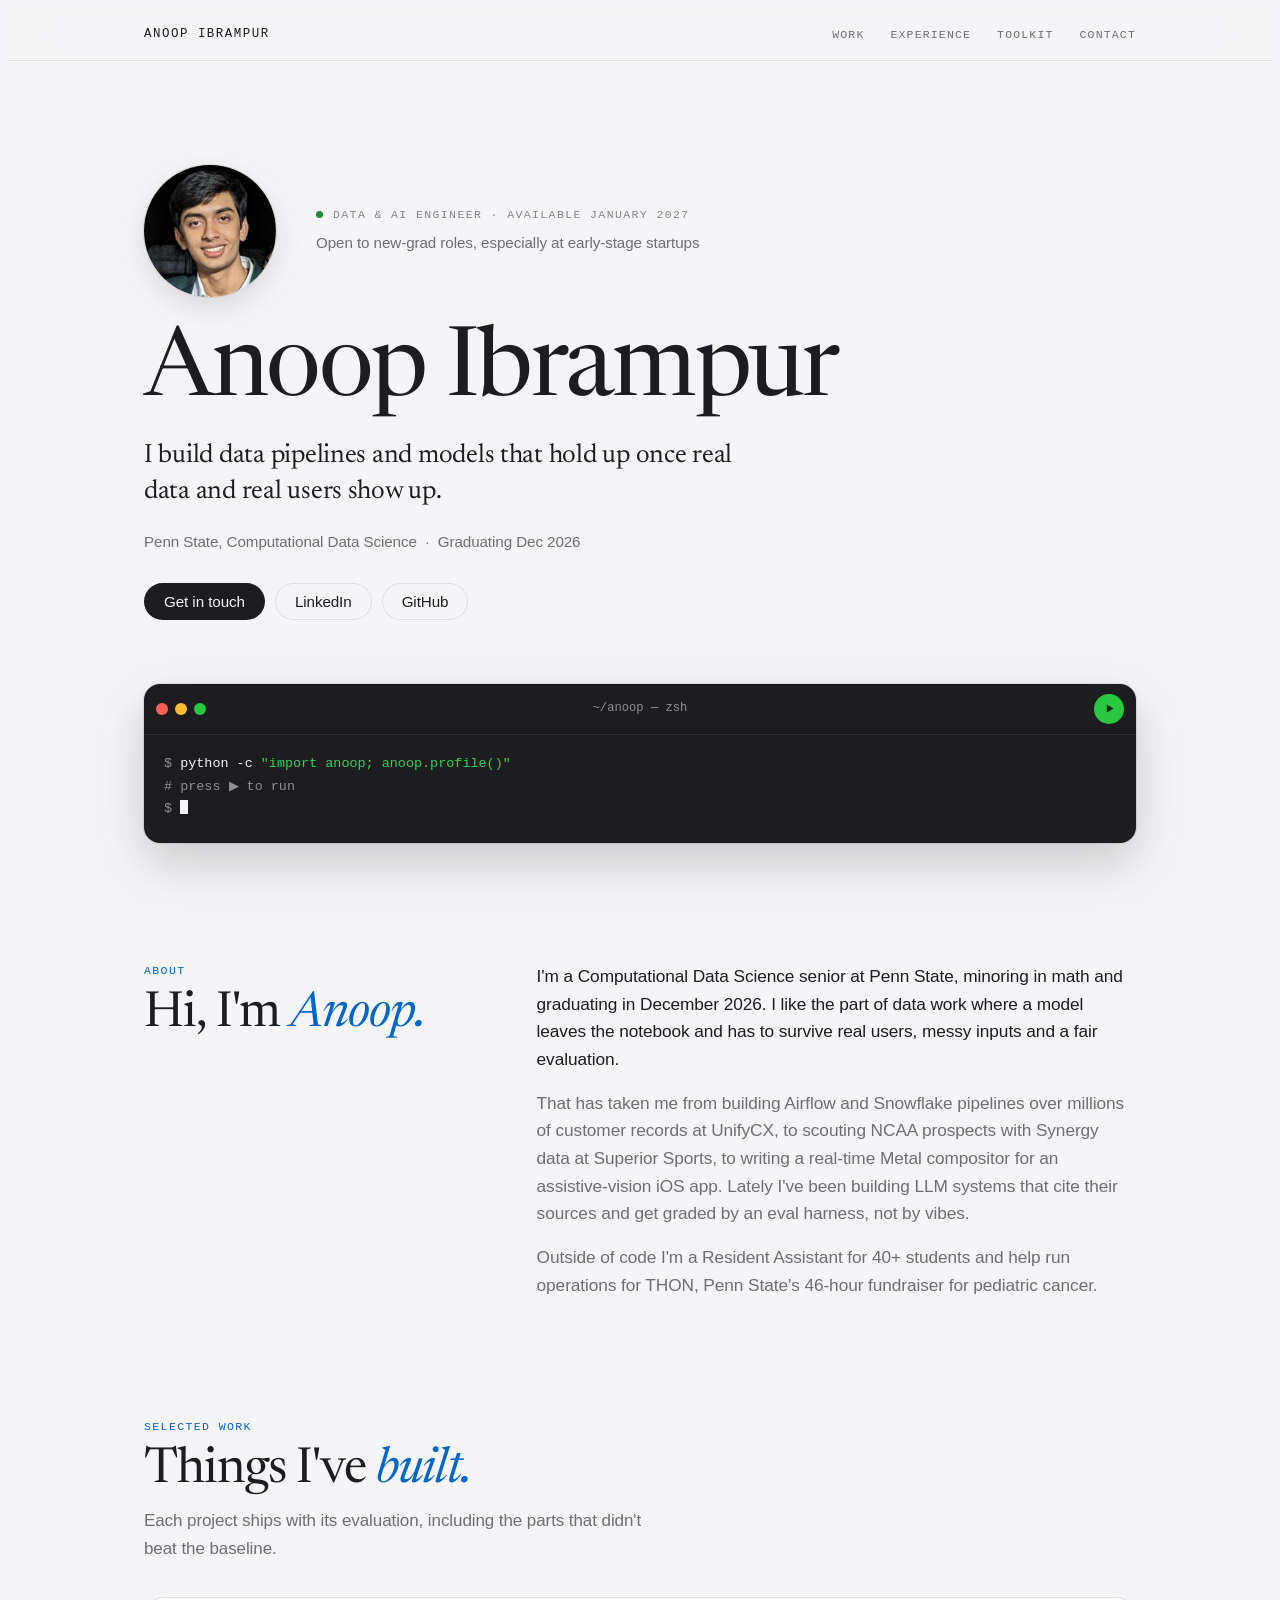
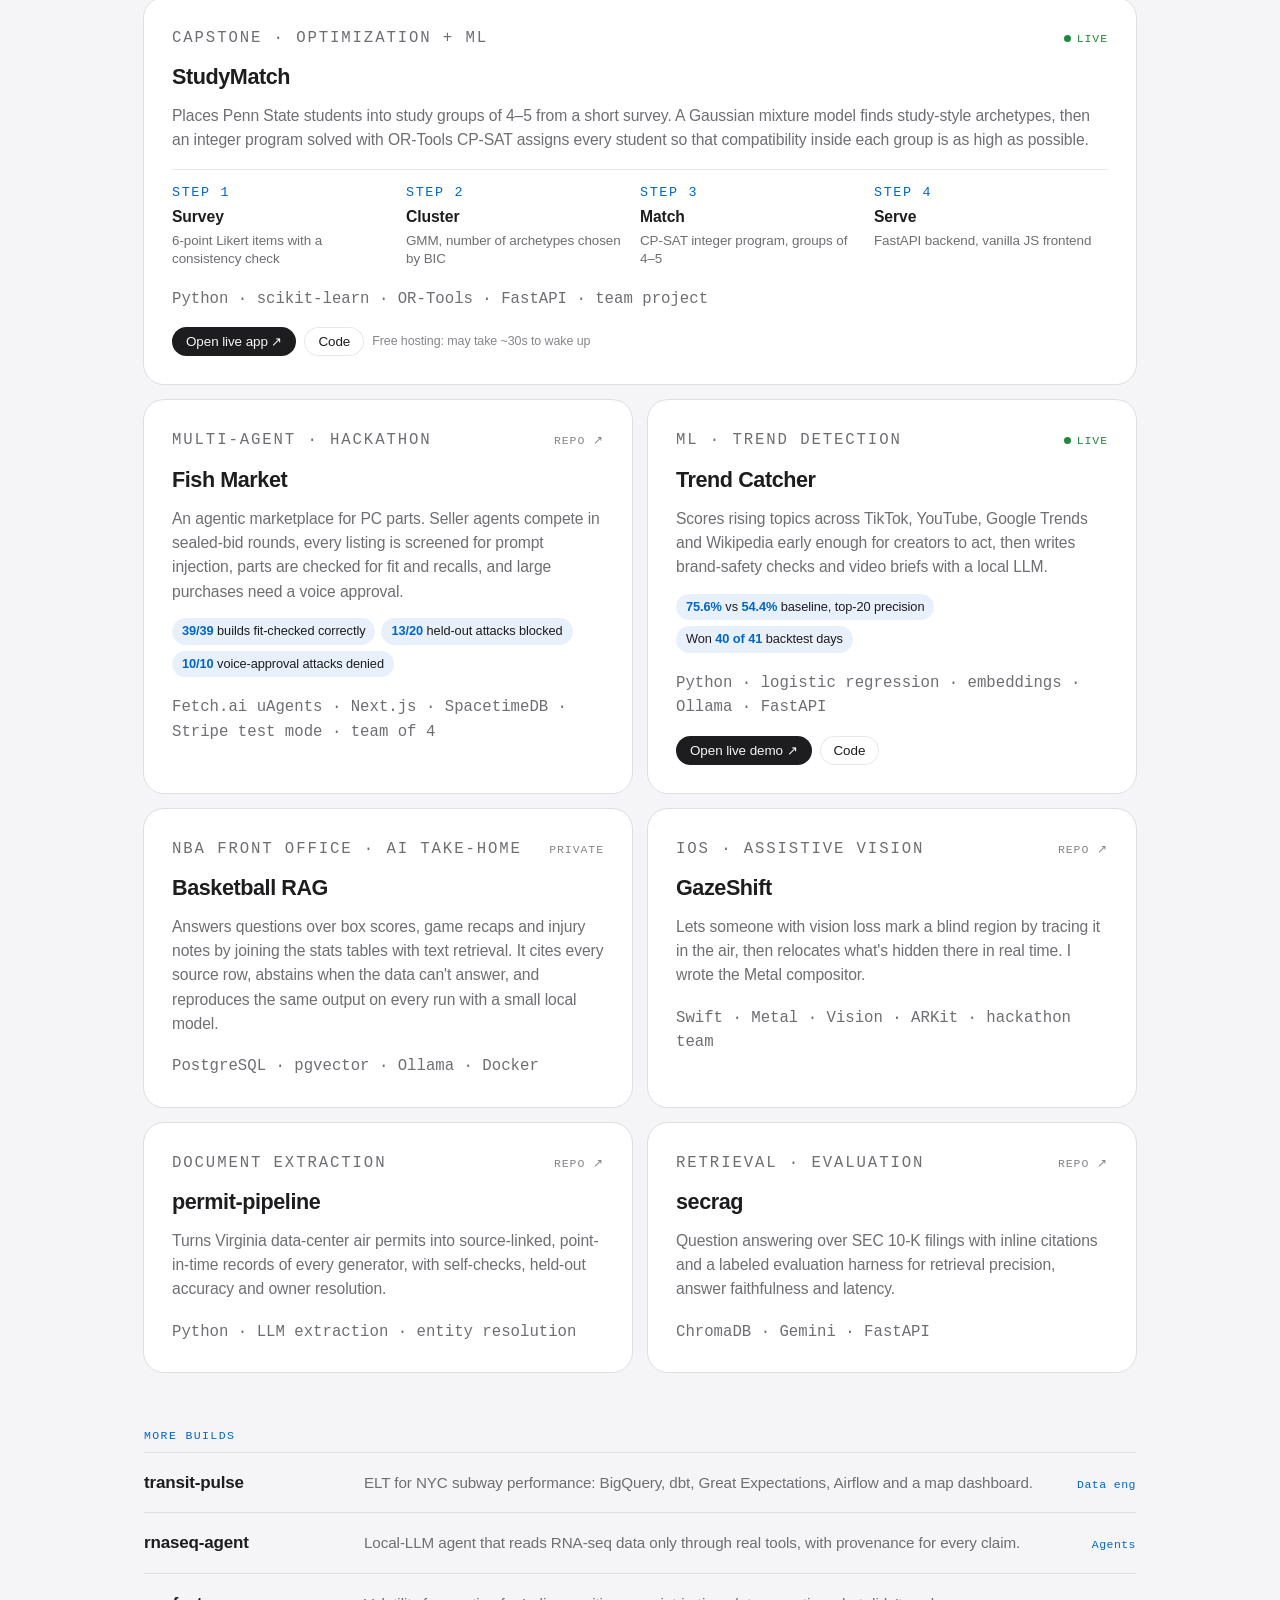
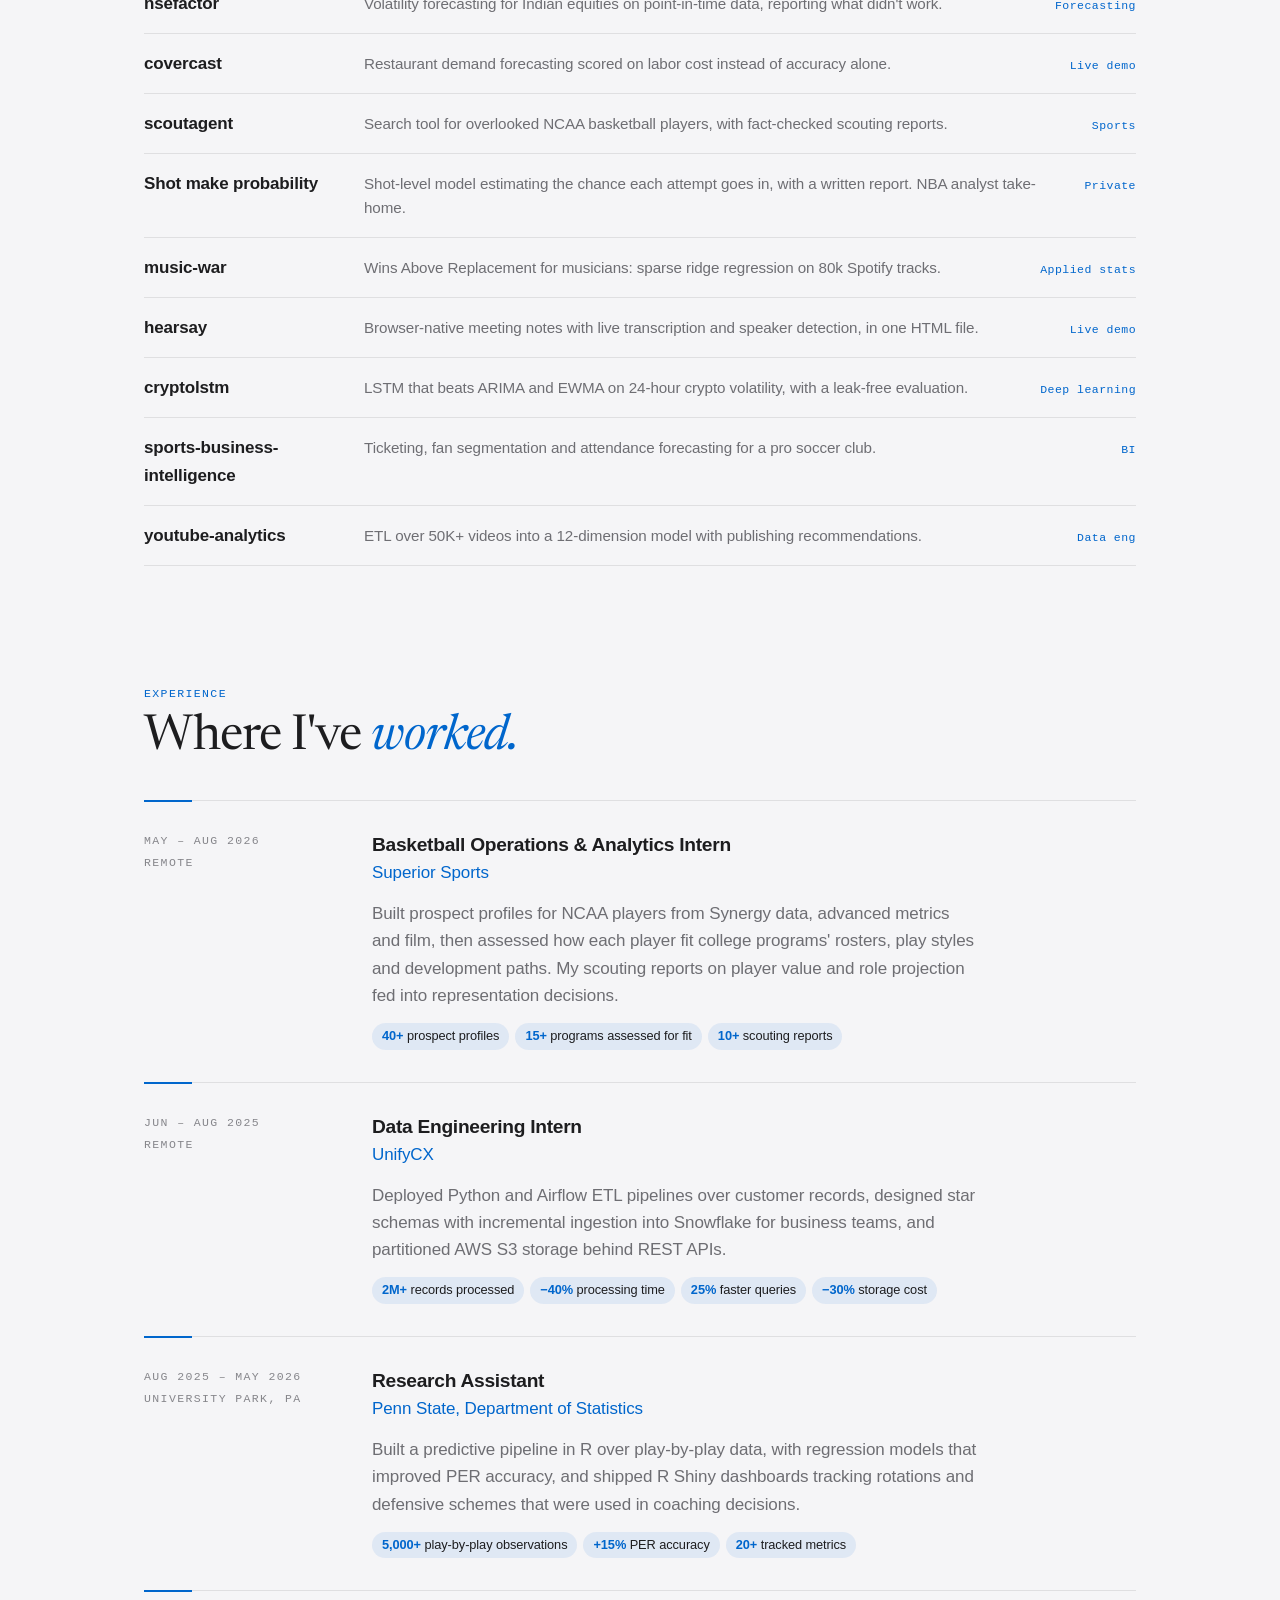
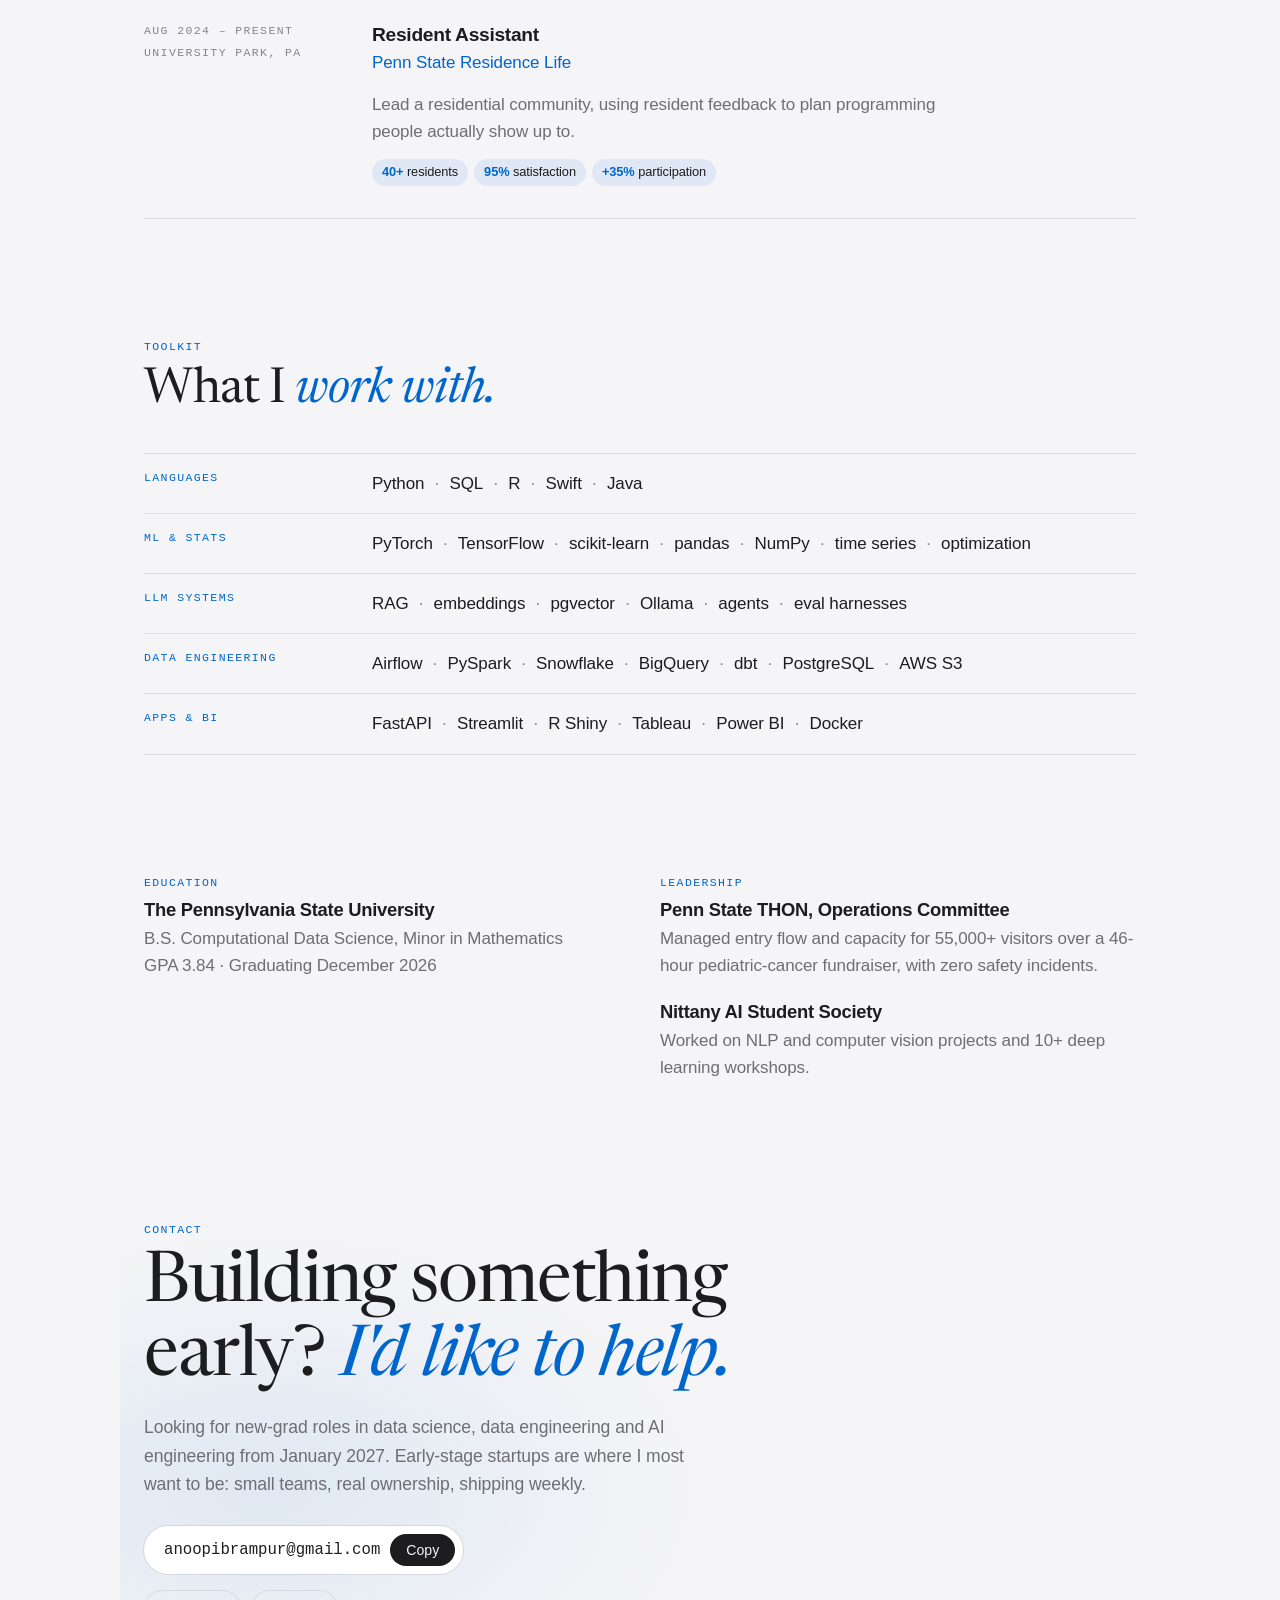
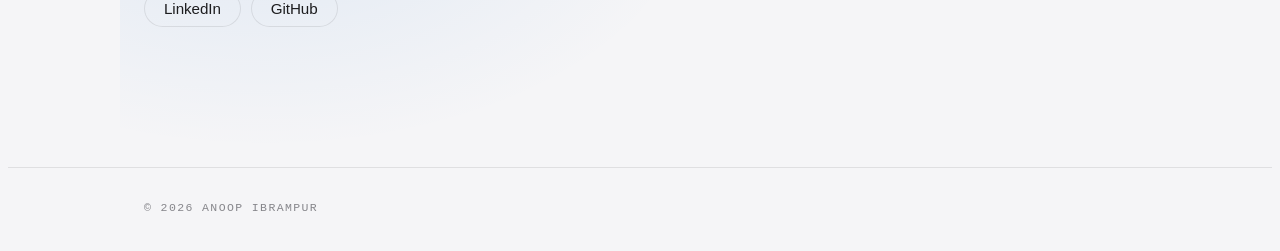
==== index.html @ e7f5dcb9 "Link StudyMatch's live app Co-Authored-By: Claude Opus 5.5 <noreply@anthropic.com> Claude-Session: h" ====
<!doctype html>
<html lang="en">
<head>
<meta charset="utf-8">
<meta name="viewport" content="width=device-width, initial-scale=1, viewport-fit=cover">
<meta name="description" content="Anoop Ibrampur: data and AI engineer. Penn State Computational Data Science, graduating December 2026.">
<meta property="og:title" content="Anoop Ibrampur">
<meta property="og:description" content="Data and AI engineer. Pipelines, models and LLM systems that hold up on real data.">
<style>[hidden]{display:none!important}img{max-width:100%}</style>
<title>Anoop Ibrampur</title>
<link rel="preconnect" href="https://fonts.googleapis.com">
<link rel="preconnect" href="https://fonts.gstatic.com" crossorigin>
<link rel="stylesheet" href="https://fonts.googleapis.com/css2?family=Newsreader:opsz,wght@6..72,400;6..72,500&display=swap">
<style>
/* Layout: one calm column (max 1040px). Serif display for headings, system sans for reading, mono for small labels.
   Hairlines instead of boxes wherever possible; cards only for featured projects. */
:root{
  --bg:#f5f5f7; --surface:#ffffff; --fg:#1d1d1f; --muted:#6e6e73; --faint:#86868b; --hair:rgba(0,0,0,.09);
  --accent:#0066cc; --accent-soft:rgba(0,102,204,.09); --pill:#ebebf0; --pill-fg:#1d1d1f; --good:#1f8a3b; --glass:rgba(245,245,247,.78);
  --code-bg:#1d1d1f; --code-fg:#f5f5f7; --code-dim:#8e8e93; --code-key:#64d2ff; --code-str:#30d158;
  --display:"Newsreader","New York","Iowan Old Style",Georgia,serif;
  --sans:-apple-system,BlinkMacSystemFont,"SF Pro Text","Helvetica Neue",Helvetica,Arial,sans-serif;
  --mono:ui-monospace,"SF Mono",SFMono-Regular,Menlo,Consolas,monospace;
}
@media (prefers-color-scheme: dark){:root:not([data-theme="light"]){
  --bg:#000000; --surface:#111113; --fg:#f5f5f7; --muted:#a1a1a6; --faint:#7c7c80; --hair:rgba(255,255,255,.1);
  --accent:#4ea1ff; --accent-soft:rgba(78,161,255,.13); --pill:#1d1d20; --pill-fg:#e5e5ea; --good:#30d158; --glass:rgba(0,0,0,.72); --code-bg:#111113; color-scheme:dark}}
:root[data-theme="dark"]{
  --bg:#000000; --surface:#111113; --fg:#f5f5f7; --muted:#a1a1a6; --faint:#7c7c80; --hair:rgba(255,255,255,.1);
  --accent:#4ea1ff; --accent-soft:rgba(78,161,255,.13); --pill:#1d1d20; --pill-fg:#e5e5ea; --good:#30d158; --glass:rgba(0,0,0,.72); --code-bg:#111113; color-scheme:dark}

*{box-sizing:border-box}
body{background:var(--bg);color:var(--fg);font:1.0625rem/1.6 var(--sans);-webkit-font-smoothing:antialiased;letter-spacing:-.005em}
body::before{content:"";position:fixed;inset:0 0 auto;height:env(safe-area-inset-top,0px);z-index:60;background:var(--glass)}
a{color:var(--accent);text-decoration:none}
a:hover{text-decoration:underline;text-underline-offset:3px}
:focus-visible{outline:2px solid var(--accent);outline-offset:3px;border-radius:6px}
.wrap{max-width:1040px;margin:0 auto;padding-left:max(24px,env(safe-area-inset-left,0px));padding-right:max(24px,env(safe-area-inset-right,0px))}

/* Small labels */
.kicker{font:500 .72rem/1.4 var(--mono);text-transform:uppercase;letter-spacing:.12em;color:var(--faint);margin:0}

/* Nav */
nav{position:sticky;top:env(safe-area-inset-top,0px);z-index:50;background:var(--glass);
  backdrop-filter:saturate(180%) blur(20px);-webkit-backdrop-filter:saturate(180%) blur(20px);border-bottom:1px solid var(--hair)}
nav .wrap{display:flex;align-items:center;gap:24px;height:52px}
.brand{font:500 .78rem var(--mono);letter-spacing:.12em;text-transform:uppercase;color:var(--fg)}
.brand:hover{text-decoration:none}
.navlinks{display:flex;gap:26px;margin-left:auto;font:500 .72rem var(--mono);letter-spacing:.1em;text-transform:uppercase}
.navlinks a{color:var(--muted)}
.navlinks a:hover{color:var(--fg);text-decoration:none}
@media (max-width:600px){.navlinks .hide-sm{display:none}}

/* Hero */
.hero{padding-block:clamp(56px,9vw,104px) 8px;display:grid;grid-template-columns:auto 1fr;gap:20px 40px;align-items:center}
.avatar{width:132px;height:132px;max-width:100%;border-radius:50%;object-fit:cover;display:block;box-shadow:0 0 0 1px var(--hair),0 10px 30px rgba(0,0,0,.12)}
.status{display:flex;align-items:center;gap:10px}
.dot{width:7px;height:7px;border-radius:50%;background:var(--good);flex:none}
.hero h1{grid-column:1/-1;font:400 clamp(3.2rem,9vw,6rem)/.98 var(--display);letter-spacing:-.025em;margin:8px 0 0}
.hero .line{grid-column:1/-1;max-width:40ch;font:400 clamp(1.3rem,2.6vw,1.65rem)/1.35 var(--display);letter-spacing:-.01em;margin:0}
.hero .meta{grid-column:1/-1;color:var(--muted);font-size:.95rem;margin:0}
.hero .meta span+span::before{content:"·";margin:0 .55em;color:var(--faint)}
.cta{grid-column:1/-1;display:flex;gap:10px;flex-wrap:wrap;margin-top:8px}
.btn{display:inline-flex;align-items:center;gap:8px;border-radius:980px;padding:10px 20px;font:500 .95rem var(--sans);border:0;cursor:pointer;
  transition:transform 100ms ease-out,background .2s,color .2s}
.btn:hover{text-decoration:none}
.btn:active{transform:scale(.96)}
.btn.primary{background:var(--fg);color:var(--bg)}
.btn.line-btn{color:var(--fg);box-shadow:inset 0 0 0 1px var(--hair);background:transparent}
.btn.line-btn:hover{box-shadow:inset 0 0 0 1px var(--muted)}
@media (max-width:560px){.hero{grid-template-columns:1fr}.avatar{width:104px;height:104px}}

/* Terminal */
.term{margin-top:56px;background:var(--code-bg);color:var(--code-fg);border-radius:16px;overflow:hidden;font:.84rem/1.7 var(--mono);letter-spacing:0;
  box-shadow:0 0 0 1px var(--hair),0 20px 50px rgba(0,0,0,.18)}
.term-bar{display:grid;grid-template-columns:1fr auto 1fr;align-items:center;padding:10px 12px;border-bottom:1px solid rgba(255,255,255,.07)}
.lights{display:flex;gap:7px}
.lights span{width:12px;height:12px;border-radius:50%;background:#ff5f57}
.lights span:nth-child(2){background:#febc2e}.lights span:nth-child(3){background:#28c840}
.term-title{color:var(--code-dim);font-size:.76rem}
.run{justify-self:end;width:30px;height:30px;border-radius:50%;border:0;display:grid;place-items:center;cursor:pointer;
  background:#28c840;color:#06280f;transition:transform 100ms ease-out,filter .2s,background .2s}
.run:hover{filter:brightness(1.1)}
.run:active{transform:scale(.9)}
.run[disabled]{background:#3a3a3c;color:#8e8e93;cursor:default}
.term pre{margin:0;padding:18px 20px 22px;overflow-x:auto;white-space:pre}
.k{color:var(--code-key)}.s{color:var(--code-str)}.d{color:var(--code-dim)}
.caret{display:inline-block;width:.55em;height:1.1em;background:var(--code-fg);vertical-align:-2px;animation:blink 1.1s steps(1) infinite}
@keyframes blink{50%{opacity:0}}
.ln{animation:ln .2s ease-out both}
@keyframes ln{from{opacity:0}to{opacity:1}}

/* Sections */
section{padding-block:clamp(72px,10vw,120px) 0}
.head{display:flex;flex-direction:column;gap:10px;margin-bottom:36px}
h2{font:400 clamp(2.2rem,5vw,3.1rem)/1.05 var(--display);letter-spacing:-.02em;margin:0;text-wrap:balance}
.sub{color:var(--muted);max-width:56ch;margin:0}

/* About */
.about{display:grid;grid-template-columns:minmax(0,1fr) minmax(0,1.7fr);gap:40px}
.about-body{display:flex;flex-direction:column;gap:16px;color:var(--muted);max-width:62ch;font-size:1.08rem}
.about-body p{margin:0}
.about-body p:first-child{color:var(--fg)}
@media (max-width:760px){.about{grid-template-columns:1fr;gap:16px}}

/* Featured projects */
.grid{display:grid;grid-template-columns:repeat(2,minmax(0,1fr));gap:16px}
@media (max-width:720px){.grid{grid-template-columns:1fr}}
.proj{background:var(--surface);border-radius:20px;padding:28px;display:flex;flex-direction:column;gap:14px;min-width:0;color:var(--fg);
  box-shadow:0 0 0 1px var(--hair);transition:transform .4s cubic-bezier(.2,.9,.25,1),box-shadow .4s}
a.proj:hover{text-decoration:none;transform:translateY(-3px);box-shadow:0 0 0 1px var(--hair),0 14px 40px rgba(0,0,0,.08)}
a.proj:active{transform:scale(.99);transition-duration:.1s}
.proj.wide{grid-column:1/-1}
.proj-top{display:flex;justify-content:space-between;gap:12px;align-items:baseline}
.proj h3{margin:0;font:600 1.35rem/1.2 var(--sans);letter-spacing:-.02em}
.proj p{margin:0;color:var(--muted);font-size:.98rem;line-height:1.55}
.go{font:500 .72rem var(--mono);letter-spacing:.08em;text-transform:uppercase;color:var(--faint);white-space:nowrap}
a.proj:hover .go{color:var(--accent)}
.pills{display:flex;flex-wrap:wrap;gap:6px}
.pill{font-size:.8rem;line-height:1.3;padding:5px 10px;border-radius:980px;background:var(--pill);color:var(--pill-fg)}
.pill b{font-variant-numeric:tabular-nums}
.stackline{margin-top:auto;padding-top:4px;font:.76rem/1.5 var(--mono);letter-spacing:0;color:var(--faint)}
.flow{list-style:none;margin:2px 0 0;padding:0;display:grid;grid-template-columns:repeat(4,minmax(0,1fr));border-top:1px solid var(--hair)}
.flow li{padding:14px 16px 0 0;display:flex;flex-direction:column;gap:2px;min-width:0}
.flow li .kicker{color:var(--accent)}
.flow li b{font-weight:600;font-size:.98rem}
.flow li span{font-size:.84rem;color:var(--muted);line-height:1.4}
@media (max-width:720px){.flow{grid-template-columns:repeat(2,minmax(0,1fr));row-gap:6px}}

.links{display:flex;gap:8px;flex-wrap:wrap;margin-top:2px}
.btn.sm{padding:7px 14px;font-size:.84rem}
.links .hint{align-self:center;font-size:.78rem;color:var(--faint)}
.go.live{display:inline-flex;align-items:center;gap:6px;color:var(--good)}
/* More builds list */
.more{margin-top:56px}
.more .kicker{margin-bottom:8px}
.rows{list-style:none;margin:0;padding:0;border-top:1px solid var(--hair)}
.rows li{border-bottom:1px solid var(--hair)}
.row{display:grid;grid-template-columns:200px minmax(0,1fr) auto;gap:20px;align-items:baseline;padding:16px 0;color:var(--fg)}
a.row:hover{text-decoration:none}
a.row:hover .row-name{color:var(--accent)}
.row-name{font-weight:600;letter-spacing:-.01em;transition:color .2s}
.row-desc{color:var(--muted);font-size:.95rem}
.row-tag{font:.72rem var(--mono);color:var(--faint);letter-spacing:.04em;white-space:nowrap}
@media (max-width:720px){.row{grid-template-columns:1fr;gap:2px}.row-tag{white-space:normal}}

/* Experience */
.xp{list-style:none;margin:0;padding:0;border-top:1px solid var(--hair)}
.xp li{display:grid;grid-template-columns:200px minmax(0,1fr);gap:28px;padding-block:32px;border-bottom:1px solid var(--hair)}
.xp .when{display:flex;flex-direction:column;gap:6px}
.xp h3{margin:0;font:600 1.2rem/1.25 var(--sans);letter-spacing:-.015em}
.xp .org{color:var(--muted);margin:2px 0 0}
.xp .story{margin:14px 0 0;color:var(--muted);max-width:64ch}
.xp .pills{margin-top:14px}
@media (max-width:720px){.xp li{grid-template-columns:1fr;gap:10px}}

/* Toolkit */
.tools{border-top:1px solid var(--hair);margin:0}
.tools div{display:grid;grid-template-columns:200px minmax(0,1fr);gap:28px;padding-block:16px;border-bottom:1px solid var(--hair)}
.tools dt{margin:0}
.tools dd{margin:0;color:var(--fg);display:flex;flex-wrap:wrap;row-gap:2px;min-width:0}
.hero .meta{display:flex;flex-wrap:wrap;row-gap:2px}
.tools dd span+span::before{content:"·";margin:0 .6em;color:var(--faint)}
@media (max-width:720px){.tools div{grid-template-columns:1fr;gap:4px}}

/* Education + leadership */
.duo{display:grid;grid-template-columns:1fr 1fr;gap:40px}
.duo h3{margin:8px 0 4px;font:600 1.15rem var(--sans);letter-spacing:-.015em}
.duo p{margin:0;color:var(--muted)}
.duo .item+.item{margin-top:22px}
@media (max-width:720px){.duo{grid-template-columns:1fr}}

/* Contact */
.contact{padding-block:clamp(88px,12vw,140px)}
.contact h2{font-size:clamp(2.6rem,7vw,4.4rem);max-width:16ch}
.contact .sub{margin-top:18px;font-size:1.1rem}
.mail{display:inline-flex;align-items:center;gap:10px;margin-top:28px;background:var(--surface);padding:8px 8px 8px 20px;border-radius:980px;box-shadow:0 0 0 1px var(--hair)}
.mail code{font:500 .98rem var(--mono);letter-spacing:0;user-select:all;overflow-wrap:anywhere}
.mail .btn{padding:8px 16px;font-size:.88rem}
.contact .cta{margin-top:16px}
footer{border-top:1px solid var(--hair);padding-block:24px}


/* One accent color, used with restraint */
h2 em{font-style:italic;color:var(--accent)}
.head .kicker,.more>.kicker,.contact>.kicker,.duo .kicker{color:var(--accent)}
.pill{background:var(--accent-soft)}
.pill b{color:var(--accent);font-weight:600}
.row-tag{color:var(--accent)}
.xp .org{color:var(--accent);font-weight:500}
.xp li{position:relative}
.xp li::before{content:"";position:absolute;left:0;top:-1px;width:48px;height:2px;background:var(--accent)}
.tools dt{color:var(--accent)}
.contact{position:relative;isolation:isolate;overflow:clip}
.contact::before{content:"";position:absolute;inset:10% -10% 0;z-index:-1;pointer-events:none;
  background:radial-gradient(50% 60% at 20% 55%,var(--accent-soft),transparent 70%)}

@media (prefers-reduced-motion:reduce){*,*::before,*::after{animation:none!important;transition:none!important}}
@media (prefers-reduced-transparency:reduce){nav{background:var(--bg);backdrop-filter:none;-webkit-backdrop-filter:none}}
</style>

</head>
<body>
<nav aria-label="Primary">
  <div class="wrap">
    <a class="brand" href="#top">Anoop Ibrampur</a>
    <div class="navlinks">
      <a href="#work">Work</a>
      <a href="#experience">Experience</a>
      <a href="#toolkit" class="hide-sm">Toolkit</a>
      <a href="#contact">Contact</a>
    </div>
  </div>
</nav>

<main id="top">
  <header class="wrap hero">
    <img class="avatar" src="[data-uri]" alt="Portrait of Anoop Ibrampur" width="132" height="132">
    <div>
      <p class="kicker status"><span class="dot" aria-hidden="true"></span>Data &amp; AI engineer · Available January 2027</p>
      <p class="meta" style="margin-top:8px">Open to new-grad roles, especially at early-stage startups</p>
    </div>
    <h1>Anoop Ibrampur</h1>
    <p class="line">I build data pipelines and models that hold up once real data and real users show up.</p>
    <p class="meta"><span>Penn State, Computational Data Science</span><span>Graduating Dec 2026</span></p>
    <div class="cta">
      <a class="btn primary" href="#contact">Get in touch</a>
      <a class="btn line-btn" href="https://www.linkedin.com/in/anoop-ibrampur" target="_blank" rel="noopener">LinkedIn</a>
      <a class="btn line-btn" href="https://github.com/AnoopIbrampur" target="_blank" rel="noopener">GitHub</a>
    </div>
  </header>

  <div class="wrap">
    <div class="term">
      <div class="term-bar">
        <div class="lights" aria-hidden="true"><span></span><span></span><span></span></div>
        <span class="term-title">~/anoop — zsh</span>
        <button type="button" class="run" id="run" aria-label="Run" title="Run" aria-controls="term-out"><svg viewBox="0 0 12 12" width="11" height="11" aria-hidden="true"><path d="M3 1.6v8.8l7.4-4.4z" fill="currentColor"/></svg></button>
      </div>
<pre id="term-out" aria-live="polite"><span class="d">$</span> python -c <span class="s">"import anoop; anoop.profile()"</span>
<span id="term-body"><span class="d"># press ▶ to run</span>
</span><span class="d">$</span> <span class="caret"></span></pre>
    </div>
  </div>

  <!-- ABOUT -->
  <section id="about" class="wrap about">
    <div class="head"><p class="kicker">About</p><h2>Hi, I'm <em>Anoop.</em></h2></div>
    <div class="about-body">
      <p>I'm a Computational Data Science senior at Penn State, minoring in math and graduating in December 2026. I like the part of data work where a model leaves the notebook and has to survive real users, messy inputs and a fair evaluation.</p>
      <p>That has taken me from building Airflow and Snowflake pipelines over millions of customer records at UnifyCX, to scouting NCAA prospects with Synergy data at Superior Sports, to writing a real-time Metal compositor for an assistive-vision iOS app. Lately I've been building LLM systems that cite their sources and get graded by an eval harness, not by vibes.</p>
      <p>Outside of code I'm a Resident Assistant for 40+ students and help run operations for THON, Penn State's 46-hour fundraiser for pediatric cancer.</p>
    </div>
  </section>

  <!-- WORK -->
  <section id="work" class="wrap">
    <div class="head">
      <p class="kicker">Selected work</p>
      <h2>Things I've <em>built.</em></h2>
      <p class="sub">Each project ships with its evaluation, including the parts that didn't beat the baseline.</p>
    </div>

    <div class="grid">
      <article class="proj wide">
        <div class="proj-top"><p class="kicker">Capstone · Optimization + ML</p><span class="go live"><span class="dot" aria-hidden="true"></span>Live</span></div>
        <h3>StudyMatch</h3>
        <p>Places Penn State students into study groups of 4–5 from a short survey. A Gaussian mixture model finds study-style archetypes, then an integer program solved with OR-Tools CP-SAT assigns every student so that compatibility inside each group is as high as possible.</p>
        <ol class="flow" aria-label="StudyMatch pipeline">
          <li><span class="kicker">Step 1</span><b>Survey</b><span>6-point Likert items with a consistency check</span></li>
          <li><span class="kicker">Step 2</span><b>Cluster</b><span>GMM, number of archetypes chosen by BIC</span></li>
          <li><span class="kicker">Step 3</span><b>Match</b><span>CP-SAT integer program, groups of 4–5</span></li>
          <li><span class="kicker">Step 4</span><b>Serve</b><span>FastAPI backend, vanilla JS frontend</span></li>
        </ol>
        <p class="stackline">Python · scikit-learn · OR-Tools · FastAPI · team project</p>
        <div class="links"><a class="btn primary sm" href="https://studymatch-8qih.onrender.com" target="_blank" rel="noopener">Open live app ↗</a><a class="btn line-btn sm" href="https://github.com/WoosungLim01/StudyMatch" target="_blank" rel="noopener">Code</a><span class="hint">Free hosting: may take ~30s to wake up</span></div>
      </article>

      <a class="proj" href="https://github.com/vs-githjk/fish-market-nothing-fishy" target="_blank" rel="noopener">
        <div class="proj-top"><p class="kicker">Multi-agent · Hackathon</p><span class="go">Repo ↗</span></div>
        <h3>Fish Market</h3>
        <p>An agentic marketplace for PC parts. Seller agents compete in sealed-bid rounds, every listing is screened for prompt injection, parts are checked for fit and recalls, and large purchases need a voice approval.</p>
        <div class="pills"><span class="pill"><b>39/39</b> builds fit-checked correctly</span><span class="pill"><b>13/20</b> held-out attacks blocked</span><span class="pill"><b>10/10</b> voice-approval attacks denied</span></div>
        <p class="stackline">Fetch.ai uAgents · Next.js · SpacetimeDB · Stripe test mode · team of 4</p>
      </a>

      <article class="proj">
        <div class="proj-top"><p class="kicker">ML · Trend detection</p><span class="go live"><span class="dot" aria-hidden="true"></span>Live</span></div>
        <h3>Trend Catcher</h3>
        <p>Scores rising topics across TikTok, YouTube, Google Trends and Wikipedia early enough for creators to act, then writes brand-safety checks and video briefs with a local LLM.</p>
        <div class="pills"><span class="pill"><b>75.6%</b> vs <b>54.4%</b> baseline, top-20 precision</span><span class="pill">Won <b>40 of 41</b> backtest days</span></div>
        <p class="stackline">Python · logistic regression · embeddings · Ollama · FastAPI</p>
        <div class="links"><a class="btn primary sm" href="https://anoopibrampur.github.io/trendcatcher/" target="_blank" rel="noopener">Open live demo ↗</a><a class="btn line-btn sm" href="https://github.com/AnoopIbrampur/trendcatcher" target="_blank" rel="noopener">Code</a></div>
      </article>

      <article class="proj">
        <div class="proj-top"><p class="kicker">NBA front office · AI take-home</p><span class="go">Private</span></div>
        <h3>Basketball RAG</h3>
        <p>Answers questions over box scores, game recaps and injury notes by joining the stats tables with text retrieval. It cites every source row, abstains when the data can't answer, and reproduces the same output on every run with a small local model.</p>
        <p class="stackline">PostgreSQL · pgvector · Ollama · Docker</p>
      </article>

      <a class="proj" href="https://github.com/AnoopIbrampur/gazeshift" target="_blank" rel="noopener">
        <div class="proj-top"><p class="kicker">iOS · Assistive vision</p><span class="go">Repo ↗</span></div>
        <h3>GazeShift</h3>
        <p>Lets someone with vision loss mark a blind region by tracing it in the air, then relocates what's hidden there in real time. I wrote the Metal compositor.</p>
        <p class="stackline">Swift · Metal · Vision · ARKit · hackathon team</p>
      </a>

      <a class="proj" href="https://github.com/AnoopIbrampur/permit-pipeline" target="_blank" rel="noopener">
        <div class="proj-top"><p class="kicker">Document extraction</p><span class="go">Repo ↗</span></div>
        <h3>permit-pipeline</h3>
        <p>Turns Virginia data-center air permits into source-linked, point-in-time records of every generator, with self-checks, held-out accuracy and owner resolution.</p>
        <p class="stackline">Python · LLM extraction · entity resolution</p>
      </a>

      <a class="proj" href="https://github.com/AnoopIbrampur/secrag" target="_blank" rel="noopener">
        <div class="proj-top"><p class="kicker">Retrieval · Evaluation</p><span class="go">Repo ↗</span></div>
        <h3>secrag</h3>
        <p>Question answering over SEC 10-K filings with inline citations and a labeled evaluation harness for retrieval precision, answer faithfulness and latency.</p>
        <p class="stackline">ChromaDB · Gemini · FastAPI</p>
      </a>
    </div>

    <div class="more">
      <p class="kicker">More builds</p>
      <ul class="rows">
        <li><a class="row" href="https://github.com/AnoopIbrampur/transit-pulse" target="_blank" rel="noopener"><span class="row-name">transit-pulse</span><span class="row-desc">ELT for NYC subway performance: BigQuery, dbt, Great Expectations, Airflow and a map dashboard.</span><span class="row-tag">Data eng</span></a></li>
        <li><a class="row" href="https://github.com/AnoopIbrampur/rnaseq-agent" target="_blank" rel="noopener"><span class="row-name">rnaseq-agent</span><span class="row-desc">Local-LLM agent that reads RNA-seq data only through real tools, with provenance for every claim.</span><span class="row-tag">Agents</span></a></li>
        <li><a class="row" href="https://github.com/AnoopIbrampur/nsefactor" target="_blank" rel="noopener"><span class="row-name">nsefactor</span><span class="row-desc">Volatility forecasting for Indian equities on point-in-time data, reporting what didn't work.</span><span class="row-tag">Forecasting</span></a></li>
        <li><a class="row" href="https://anoopibrampur.github.io/covercast/" target="_blank" rel="noopener"><span class="row-name">covercast</span><span class="row-desc">Restaurant demand forecasting scored on labor cost instead of accuracy alone.</span><span class="row-tag">Live demo</span></a></li>
        <li><a class="row" href="https://github.com/AnoopIbrampur/scoutagent" target="_blank" rel="noopener"><span class="row-name">scoutagent</span><span class="row-desc">Search tool for overlooked NCAA basketball players, with fact-checked scouting reports.</span><span class="row-tag">Sports</span></a></li>
        <li><div class="row"><span class="row-name">Shot make probability</span><span class="row-desc">Shot-level model estimating the chance each attempt goes in, with a written report. NBA analyst take-home.</span><span class="row-tag">Private</span></div></li>
        <li><a class="row" href="https://github.com/AnoopIbrampur/music-war" target="_blank" rel="noopener"><span class="row-name">music-war</span><span class="row-desc">Wins Above Replacement for musicians: sparse ridge regression on 80k Spotify tracks.</span><span class="row-tag">Applied stats</span></a></li>
        <li><a class="row" href="https://anoopibrampur.github.io/hearsay/" target="_blank" rel="noopener"><span class="row-name">hearsay</span><span class="row-desc">Browser-native meeting notes with live transcription and speaker detection, in one HTML file.</span><span class="row-tag">Live demo</span></a></li>
        <li><a class="row" href="https://github.com/AnoopIbrampur/cryptolstm" target="_blank" rel="noopener"><span class="row-name">cryptolstm</span><span class="row-desc">LSTM that beats ARIMA and EWMA on 24-hour crypto volatility, with a leak-free evaluation.</span><span class="row-tag">Deep learning</span></a></li>
        <li><a class="row" href="https://github.com/AnoopIbrampur/sports-business-intelligence" target="_blank" rel="noopener"><span class="row-name">sports-business-intelligence</span><span class="row-desc">Ticketing, fan segmentation and attendance forecasting for a pro soccer club.</span><span class="row-tag">BI</span></a></li>
        <li><a class="row" href="https://github.com/AnoopIbrampur/youtube-analytics" target="_blank" rel="noopener"><span class="row-name">youtube-analytics</span><span class="row-desc">ETL over 50K+ videos into a 12-dimension model with publishing recommendations.</span><span class="row-tag">Data eng</span></a></li>
      </ul>
    </div>
  </section>

  <!-- EXPERIENCE -->
  <section id="experience" class="wrap">
    <div class="head"><p class="kicker">Experience</p><h2>Where I've <em>worked.</em></h2></div>
    <ol class="xp">
      <li>
        <div class="when"><span class="kicker">May – Aug 2026</span><span class="kicker">Remote</span></div>
        <div>
          <h3>Basketball Operations &amp; Analytics Intern</h3>
          <p class="org">Superior Sports</p>
          <p class="story">Built prospect profiles for NCAA players from Synergy data, advanced metrics and film, then assessed how each player fit college programs' rosters, play styles and development paths. My scouting reports on player value and role projection fed into representation decisions.</p>
          <div class="pills"><span class="pill"><b>40+</b> prospect profiles</span><span class="pill"><b>15+</b> programs assessed for fit</span><span class="pill"><b>10+</b> scouting reports</span></div>
        </div>
      </li>
      <li>
        <div class="when"><span class="kicker">Jun – Aug 2025</span><span class="kicker">Remote</span></div>
        <div>
          <h3>Data Engineering Intern</h3>
          <p class="org">UnifyCX</p>
          <p class="story">Deployed Python and Airflow ETL pipelines over customer records, designed star schemas with incremental ingestion into Snowflake for business teams, and partitioned AWS S3 storage behind REST APIs.</p>
          <div class="pills"><span class="pill"><b>2M+</b> records processed</span><span class="pill"><b>−40%</b> processing time</span><span class="pill"><b>25%</b> faster queries</span><span class="pill"><b>−30%</b> storage cost</span></div>
        </div>
      </li>
      <li>
        <div class="when"><span class="kicker">Aug 2025 – May 2026</span><span class="kicker">University Park, PA</span></div>
        <div>
          <h3>Research Assistant</h3>
          <p class="org">Penn State, Department of Statistics</p>
          <p class="story">Built a predictive pipeline in R over play-by-play data, with regression models that improved PER accuracy, and shipped R Shiny dashboards tracking rotations and defensive schemes that were used in coaching decisions.</p>
          <div class="pills"><span class="pill"><b>5,000+</b> play-by-play observations</span><span class="pill"><b>+15%</b> PER accuracy</span><span class="pill"><b>20+</b> tracked metrics</span></div>
        </div>
      </li>
      <li>
        <div class="when"><span class="kicker">Aug 2024 – Present</span><span class="kicker">University Park, PA</span></div>
        <div>
          <h3>Resident Assistant</h3>
          <p class="org">Penn State Residence Life</p>
          <p class="story">Lead a residential community, using resident feedback to plan programming people actually show up to.</p>
          <div class="pills"><span class="pill"><b>40+</b> residents</span><span class="pill"><b>95%</b> satisfaction</span><span class="pill"><b>+35%</b> participation</span></div>
        </div>
      </li>
    </ol>
  </section>

  <!-- TOOLKIT -->
  <section id="toolkit" class="wrap">
    <div class="head"><p class="kicker">Toolkit</p><h2>What I <em>work with.</em></h2></div>
    <dl class="tools">
      <div><dt class="kicker">Languages</dt><dd><span>Python</span><span>SQL</span><span>R</span><span>Swift</span><span>Java</span></dd></div>
      <div><dt class="kicker">ML &amp; stats</dt><dd><span>PyTorch</span><span>TensorFlow</span><span>scikit-learn</span><span>pandas</span><span>NumPy</span><span>time series</span><span>optimization</span></dd></div>
      <div><dt class="kicker">LLM systems</dt><dd><span>RAG</span><span>embeddings</span><span>pgvector</span><span>Ollama</span><span>agents</span><span>eval harnesses</span></dd></div>
      <div><dt class="kicker">Data engineering</dt><dd><span>Airflow</span><span>PySpark</span><span>Snowflake</span><span>BigQuery</span><span>dbt</span><span>PostgreSQL</span><span>AWS S3</span></dd></div>
      <div><dt class="kicker">Apps &amp; BI</dt><dd><span>FastAPI</span><span>Streamlit</span><span>R Shiny</span><span>Tableau</span><span>Power BI</span><span>Docker</span></dd></div>
    </dl>
  </section>

  <!-- EDUCATION & LEADERSHIP -->
  <section class="wrap">
    <div class="duo">
      <div>
        <p class="kicker">Education</p>
        <h3>The Pennsylvania State University</h3>
        <p>B.S. Computational Data Science, Minor in Mathematics</p>
        <p>GPA 3.84 · Graduating December 2026</p>
      </div>
      <div>
        <p class="kicker">Leadership</p>
        <div class="item"><h3>Penn State THON, Operations Committee</h3><p>Managed entry flow and capacity for 55,000+ visitors over a 46-hour pediatric-cancer fundraiser, with zero safety incidents.</p></div>
        <div class="item"><h3>Nittany AI Student Society</h3><p>Worked on NLP and computer vision projects and 10+ deep learning workshops.</p></div>
      </div>
    </div>
  </section>

  <!-- CONTACT -->
  <section id="contact" class="wrap contact">
    <p class="kicker">Contact</p>
    <h2 style="margin-top:10px">Building something early? <em>I'd like to help.</em></h2>
    <p class="sub">Looking for new-grad roles in data science, data engineering and AI engineering from January 2027. Early-stage startups are where I most want to be: small teams, real ownership, shipping weekly.</p>
    <div class="mail">
      <code id="email">anoopibrampur@gmail.com</code>
      <button class="btn primary" type="button" id="copy">Copy</button>
    </div>
    <div class="cta">
      <a class="btn line-btn" href="https://www.linkedin.com/in/anoop-ibrampur" target="_blank" rel="noopener">LinkedIn</a>
      <a class="btn line-btn" href="https://github.com/AnoopIbrampur" target="_blank" rel="noopener">GitHub</a>
    </div>
  </section>
</main>

<footer><div class="wrap"><span class="kicker">© 2026 Anoop Ibrampur</span></div></footer>

<script>
// Terminal: play button prints the profile line by line
const OUT=[
  '{',
  '  <span class="k">"name"</span>:    <span class="s">"Anoop Ibrampur"</span>,',
  '  <span class="k">"degree"</span>:  <span class="s">"B.S. Computational Data Science, Math minor"</span>,',
  '  <span class="k">"school"</span>:  <span class="s">"Penn State"</span>,',
  '  <span class="k">"gpa"</span>:     <span class="s">3.84</span>,',
  '  <span class="k">"focus"</span>:   [<span class="s">"data engineering"</span>, <span class="s">"ML evaluation"</span>, <span class="s">"LLM systems"</span>],',
  '  <span class="k">"shipped"</span>: [<span class="s">"Airflow → Snowflake ETL"</span>, <span class="s">"CP-SAT group matching"</span>, <span class="s">"RAG w/ eval harness"</span>],',
  '  <span class="k">"status"</span>:  <span class="s">"open to new-grad roles, startups especially"</span>',
  '}',
  '<span class="d">Process finished with exit code 0 · 0.42s</span>'
];
const runBtn=document.getElementById('run'),body=document.getElementById('term-body');
const reduce=matchMedia('(prefers-reduced-motion: reduce)').matches;
runBtn.addEventListener('click',()=>{
  runBtn.disabled=true;body.innerHTML='';
  let i=0;
  const step=()=>{
    if(i<OUT.length){body.insertAdjacentHTML('beforeend','<span class="ln">'+OUT[i++]+'\n</span>');setTimeout(step,reduce?0:90)}
    else{runBtn.disabled=false}
  };
  setTimeout(step,reduce?0:300);
});
// Copy email
const copy=document.getElementById('copy');
copy.addEventListener('click',()=>{
  const el=document.getElementById('email'),t=el.textContent;
  const reset=()=>setTimeout(()=>copy.textContent='Copy',1600);
  const sel=()=>{const r=document.createRange();r.selectNodeContents(el);const s=getSelection();s.removeAllRanges();s.addRange(r);copy.textContent='Selected';reset()};
  try{navigator.clipboard.writeText(t).then(()=>{copy.textContent='Copied';reset()},sel)}catch(e){sel()}
});
</script>

</body>
</html>
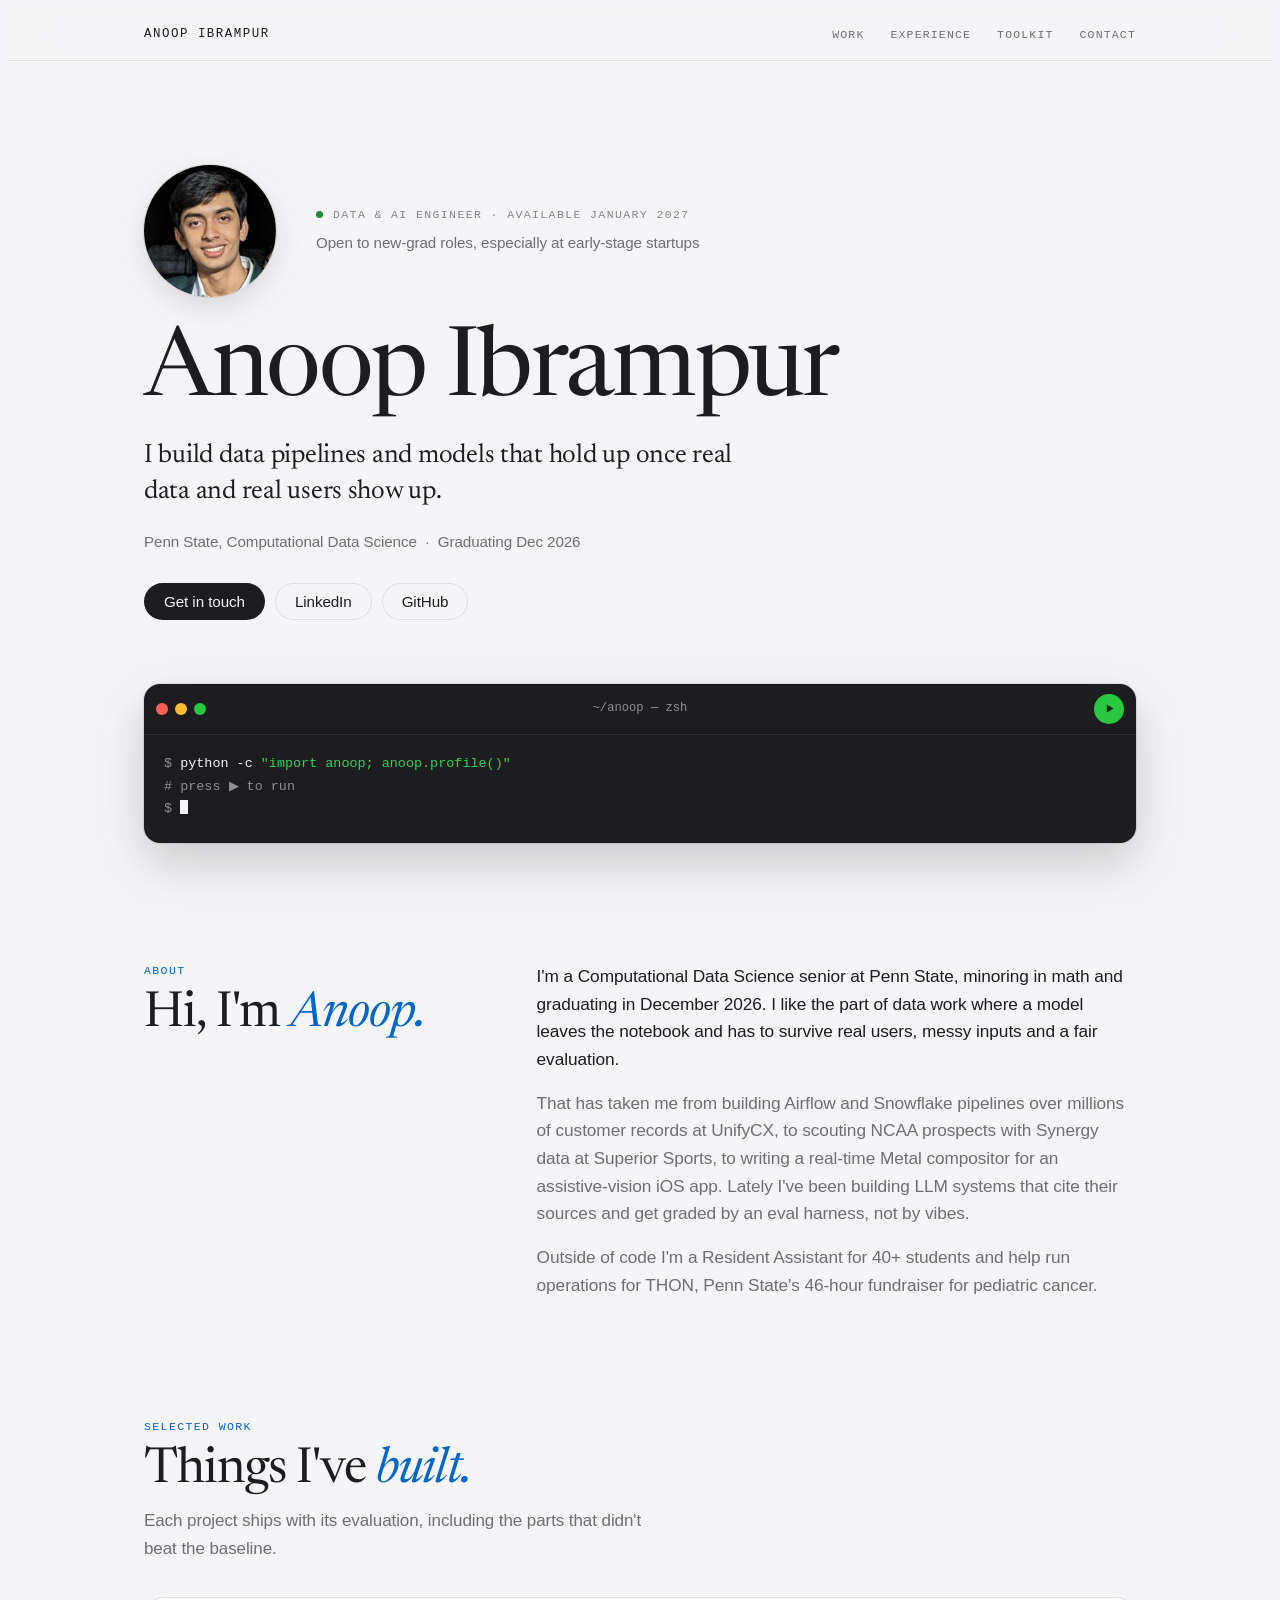
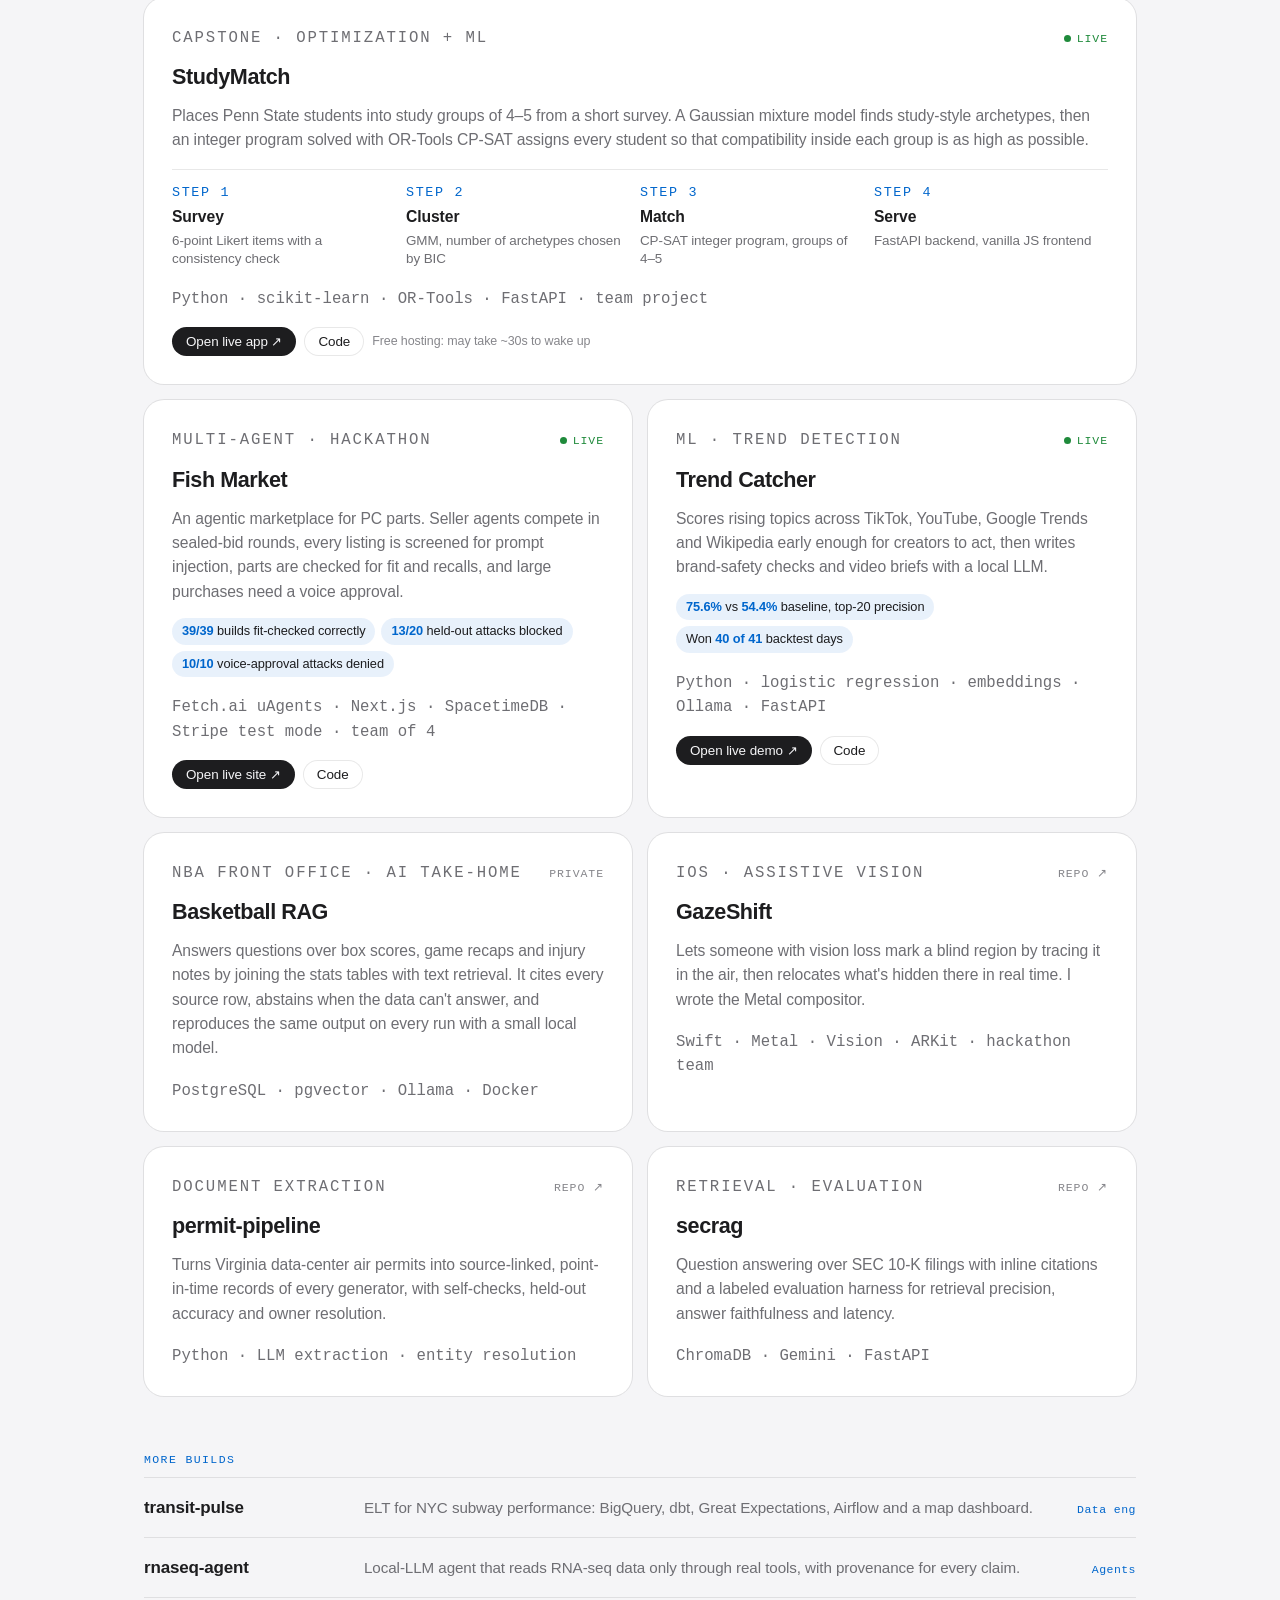
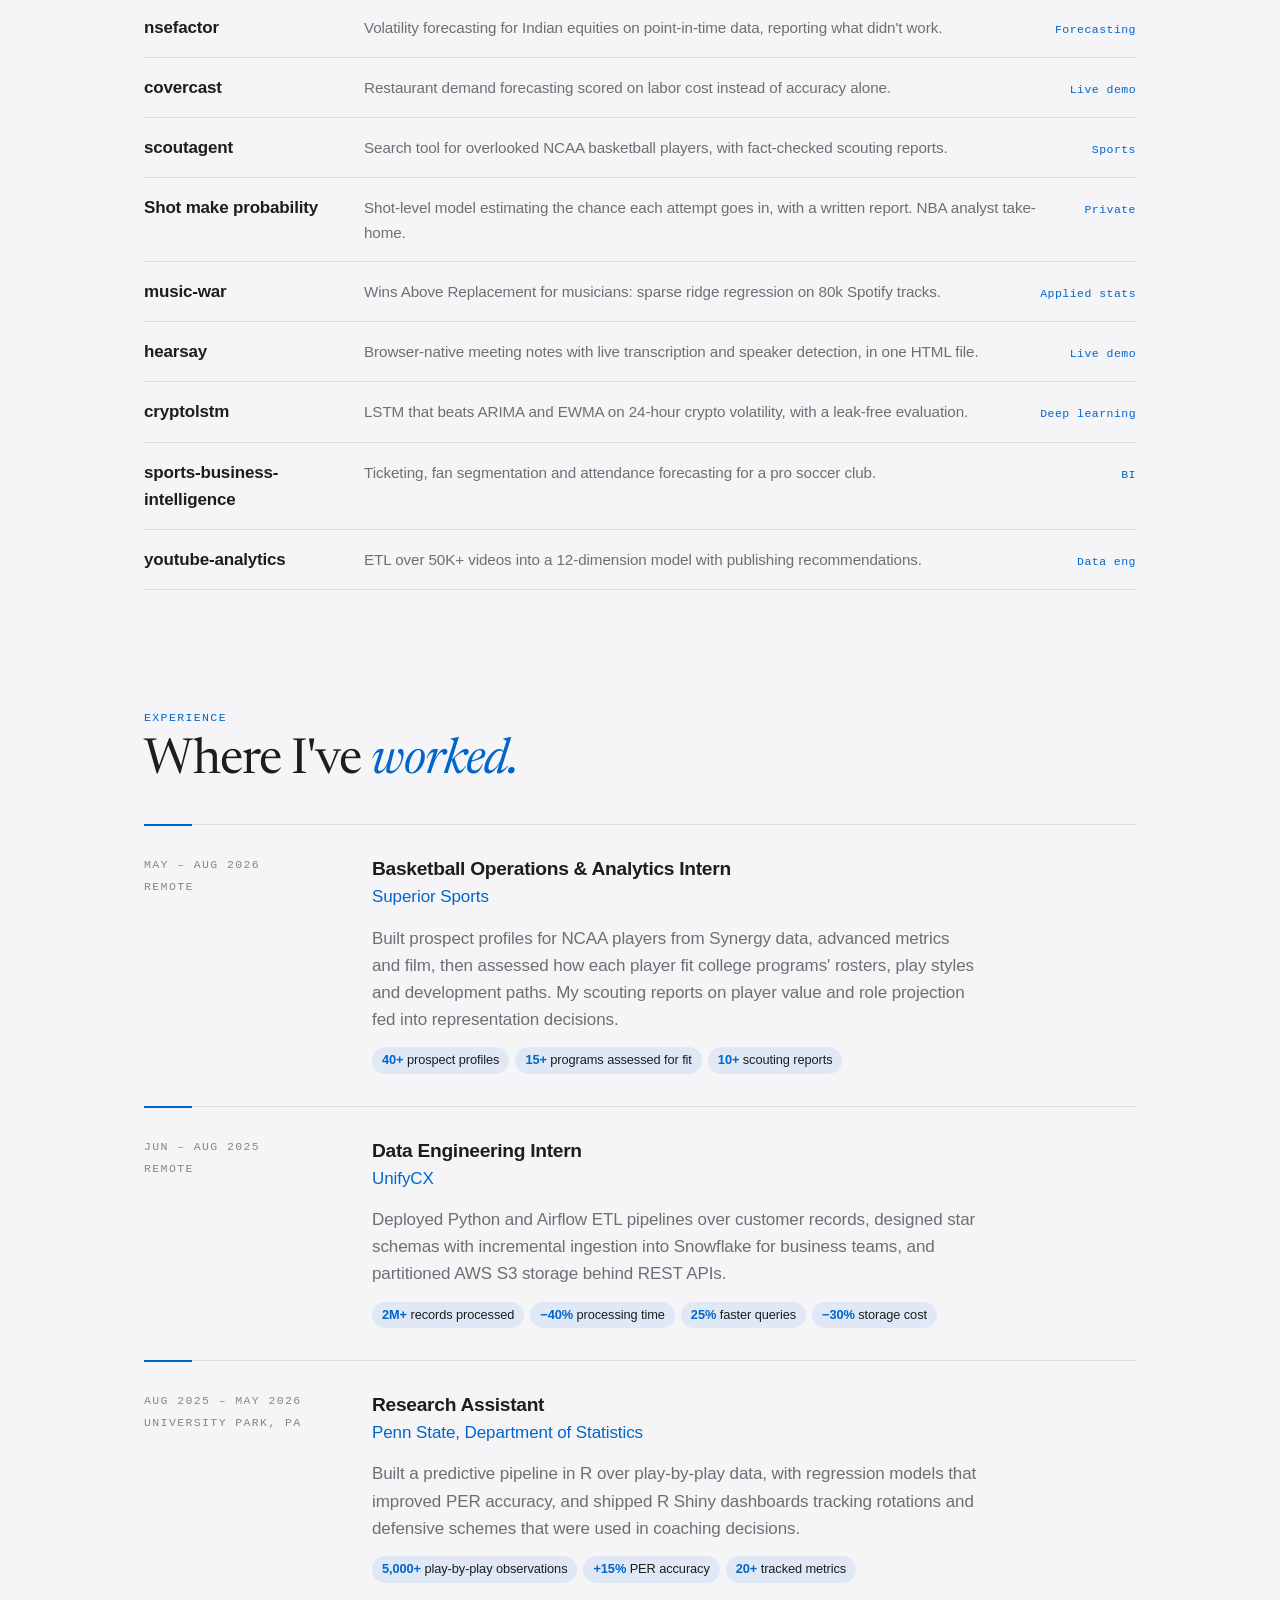
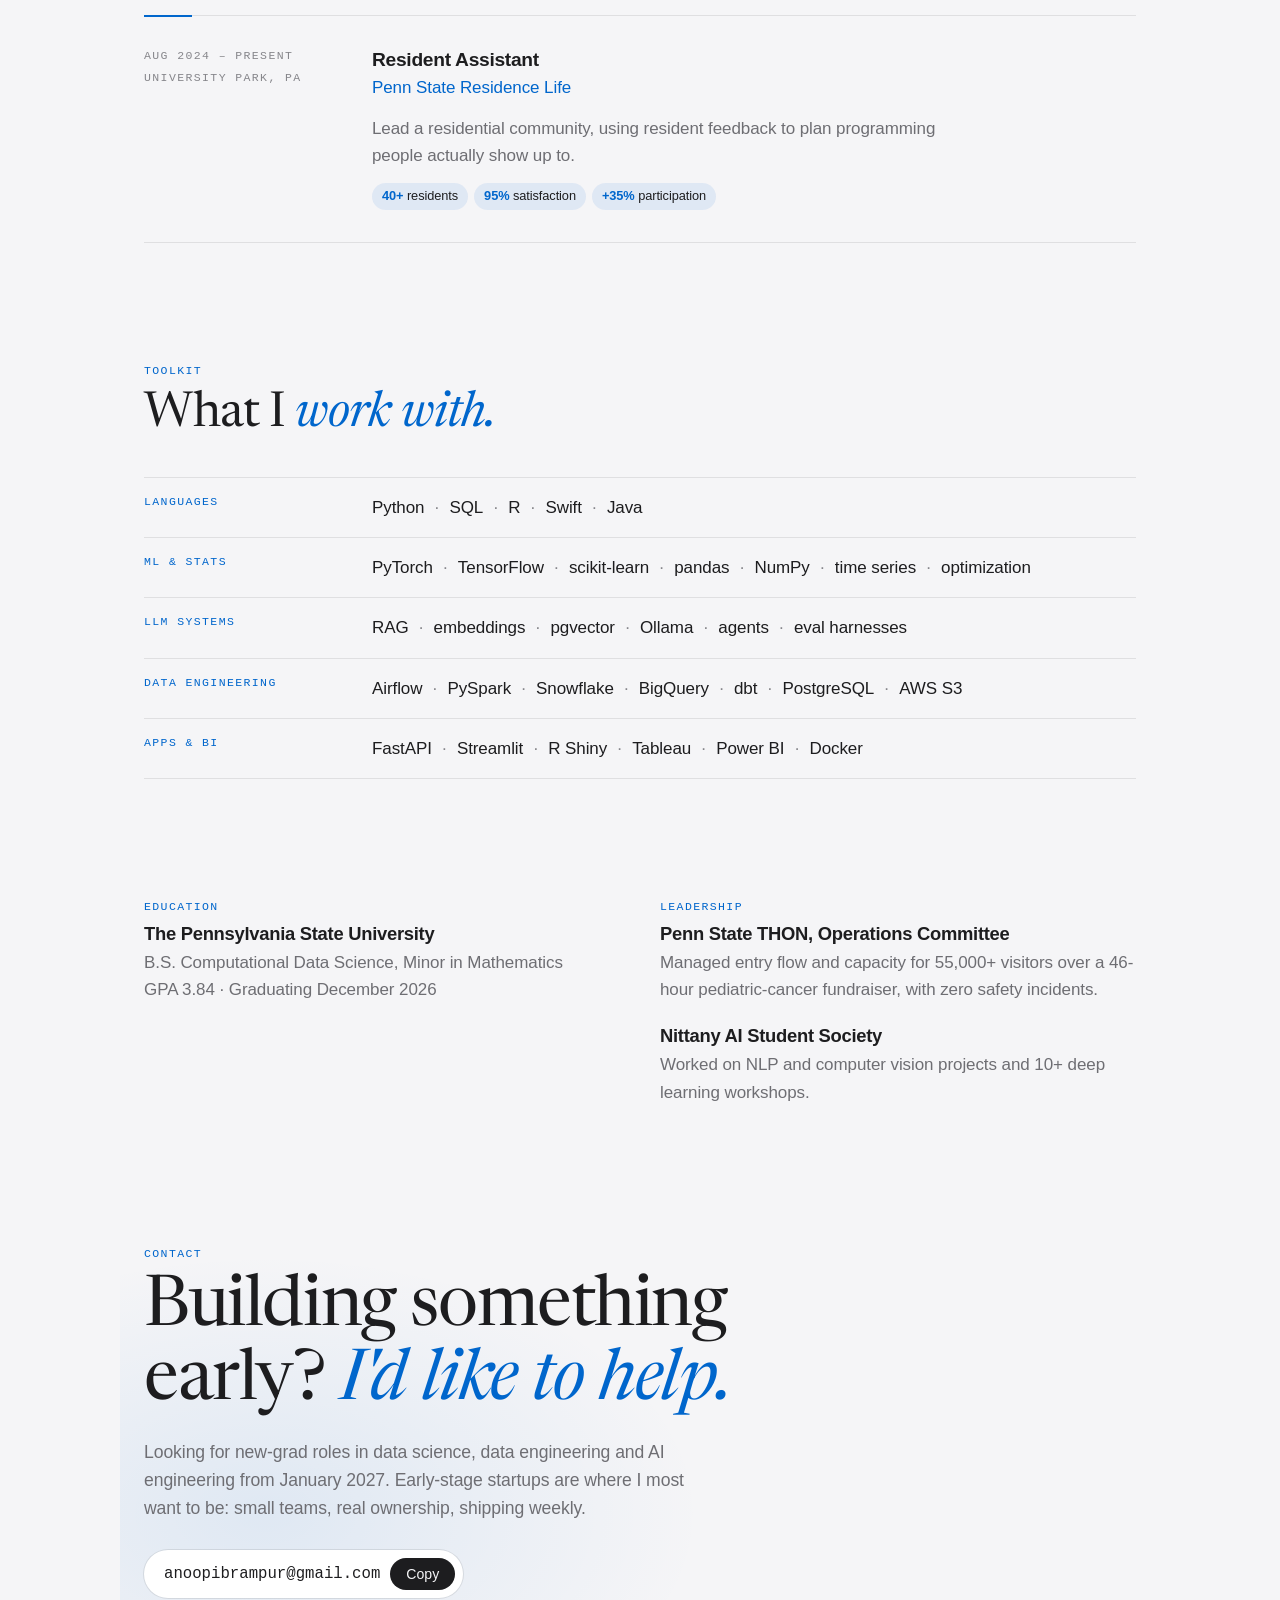
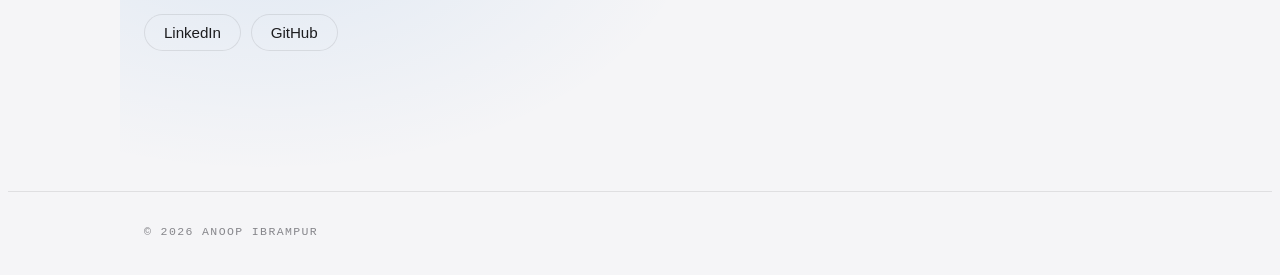
==== commit 36295bbf: "Link Fish Market's live site Co-Authored-By: Claude Opus 5.5 <noreply@anthropic.com> Claude-Session:" ====
--- a/index.html
+++ b/index.html
@@ -276,13 +276,14 @@
         <div class="links"><a class="btn primary sm" href="https://studymatch-8qih.onrender.com" target="_blank" rel="noopener">Open live app ↗</a><a class="btn line-btn sm" href="https://github.com/WoosungLim01/StudyMatch" target="_blank" rel="noopener">Code</a><span class="hint">Free hosting: may take ~30s to wake up</span></div>
       </article>
 
-      <a class="proj" href="https://github.com/vs-githjk/fish-market-nothing-fishy" target="_blank" rel="noopener">
-        <div class="proj-top"><p class="kicker">Multi-agent · Hackathon</p><span class="go">Repo ↗</span></div>
+      <article class="proj">
+        <div class="proj-top"><p class="kicker">Multi-agent · Hackathon</p><span class="go live"><span class="dot" aria-hidden="true"></span>Live</span></div>
         <h3>Fish Market</h3>
         <p>An agentic marketplace for PC parts. Seller agents compete in sealed-bid rounds, every listing is screened for prompt injection, parts are checked for fit and recalls, and large purchases need a voice approval.</p>
         <div class="pills"><span class="pill"><b>39/39</b> builds fit-checked correctly</span><span class="pill"><b>13/20</b> held-out attacks blocked</span><span class="pill"><b>10/10</b> voice-approval attacks denied</span></div>
         <p class="stackline">Fetch.ai uAgents · Next.js · SpacetimeDB · Stripe test mode · team of 4</p>
-      </a>
+        <div class="links"><a class="btn primary sm" href="https://fishmarket.dev" target="_blank" rel="noopener">Open live site ↗</a><a class="btn line-btn sm" href="https://github.com/vs-githjk/fish-market-nothing-fishy" target="_blank" rel="noopener">Code</a></div>
+      </article>
 
       <article class="proj">
         <div class="proj-top"><p class="kicker">ML · Trend detection</p><span class="go live"><span class="dot" aria-hidden="true"></span>Live</span></div>
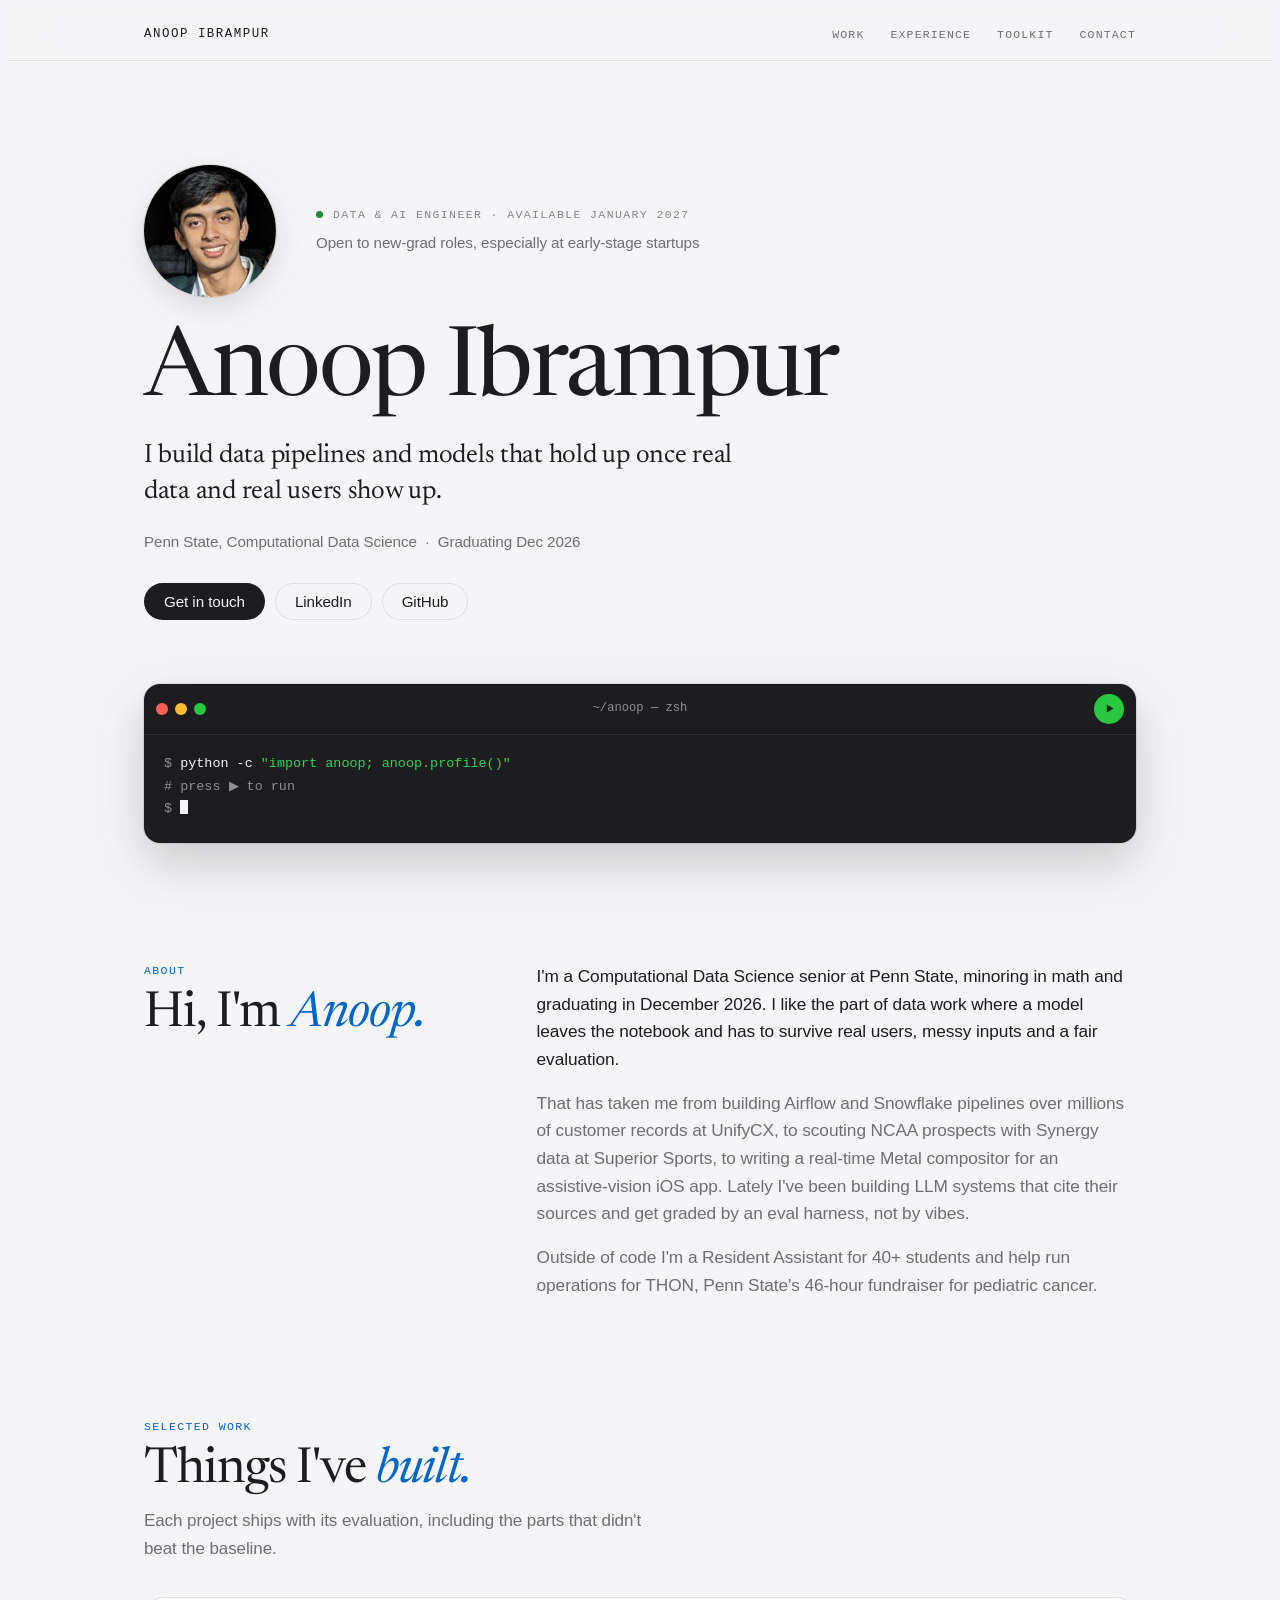
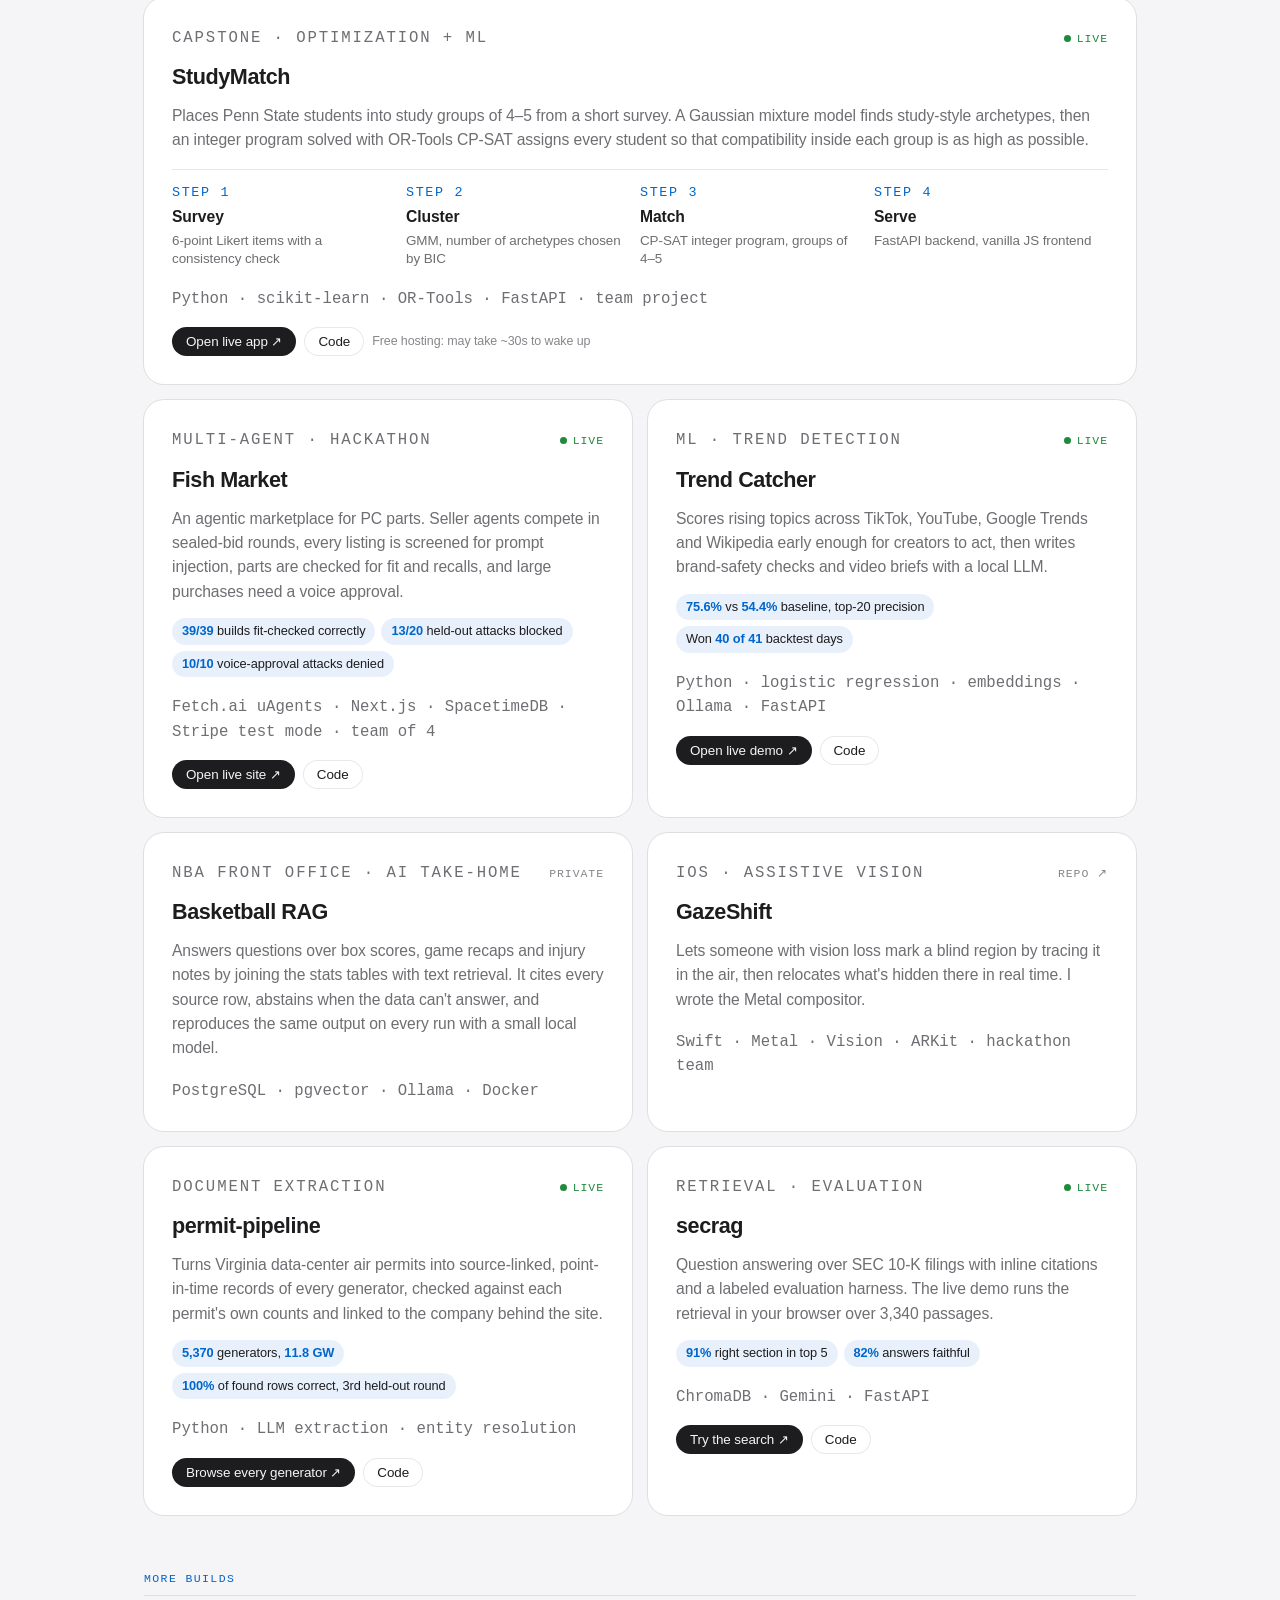
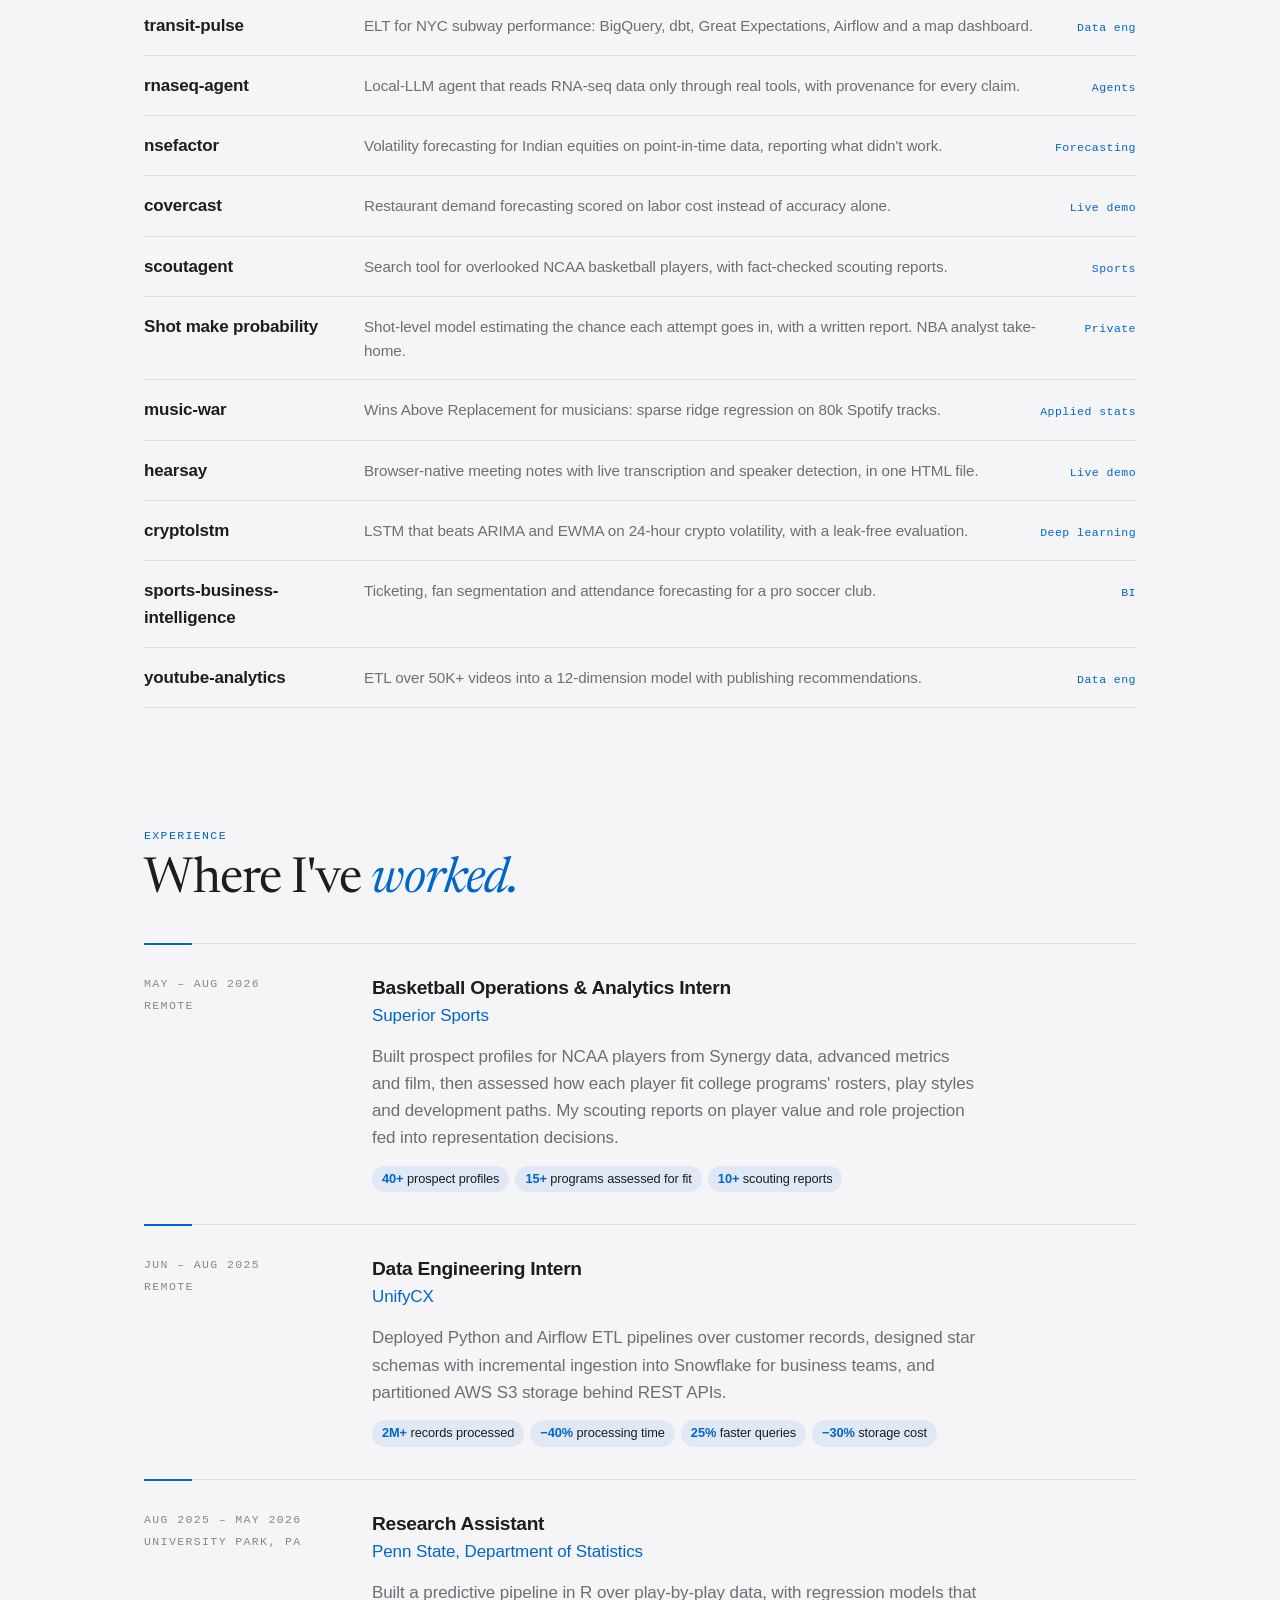
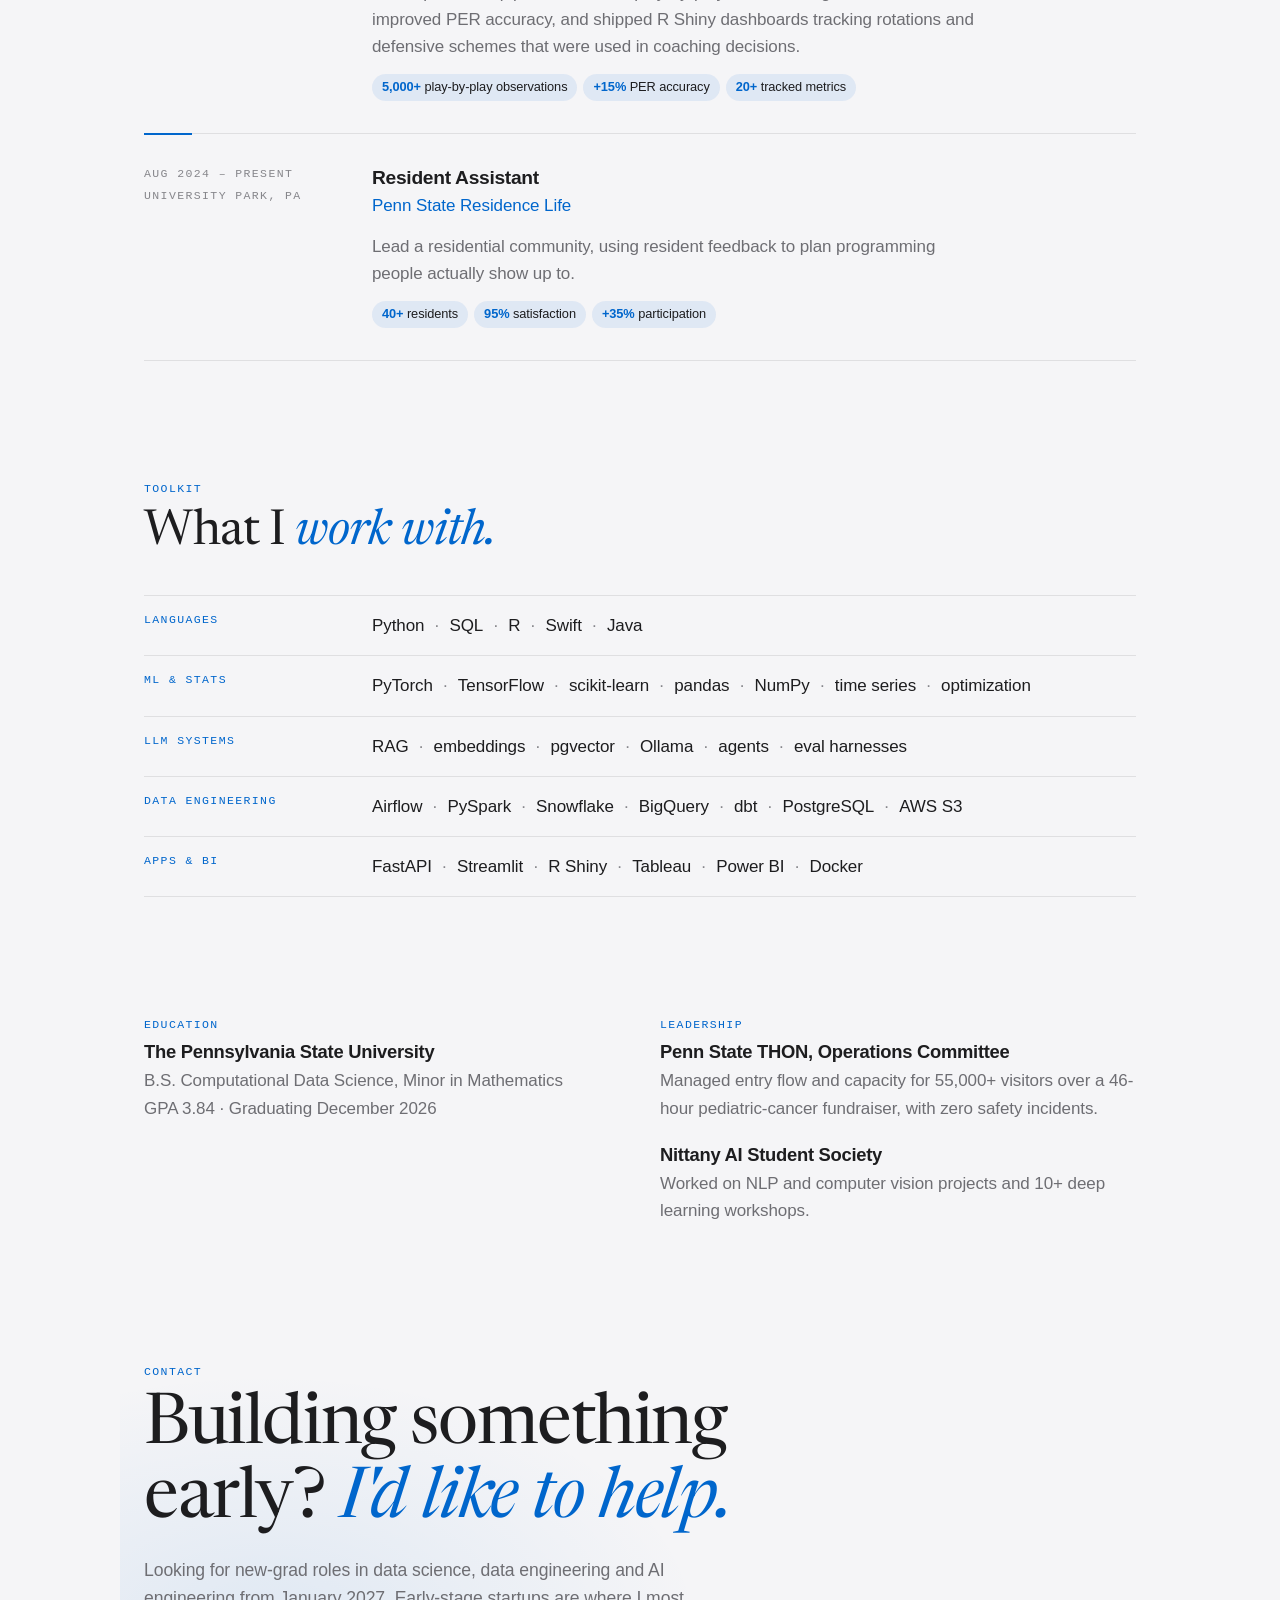
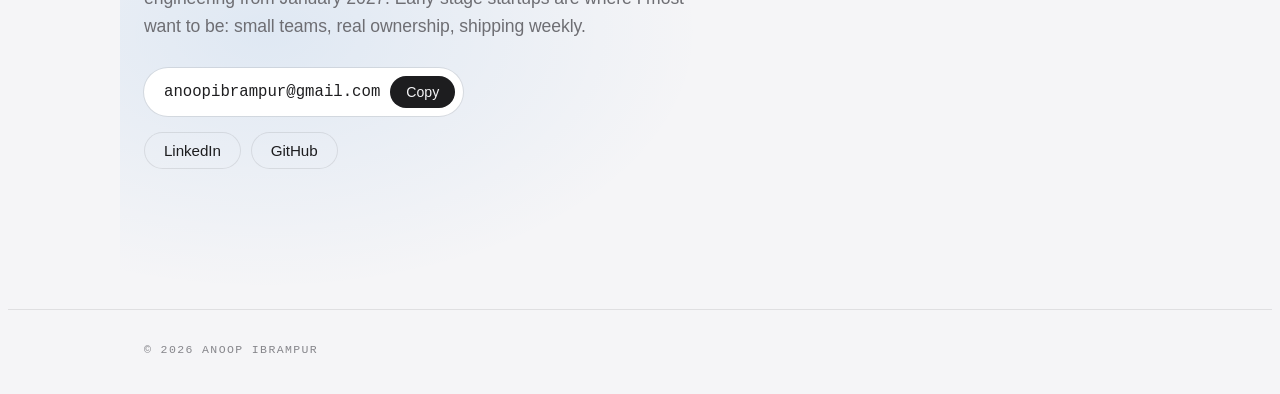
==== commit d8b4805d: "Link permit-pipeline and secrag live demos Co-Authored-By: Claude Opus 5.5 <noreply@anthropic.com> C" ====
--- a/index.html
+++ b/index.html
@@ -308,19 +308,23 @@
         <p class="stackline">Swift · Metal · Vision · ARKit · hackathon team</p>
       </a>
 
-      <a class="proj" href="https://github.com/AnoopIbrampur/permit-pipeline" target="_blank" rel="noopener">
-        <div class="proj-top"><p class="kicker">Document extraction</p><span class="go">Repo ↗</span></div>
+      <article class="proj">
+        <div class="proj-top"><p class="kicker">Document extraction</p><span class="go live"><span class="dot" aria-hidden="true"></span>Live</span></div>
         <h3>permit-pipeline</h3>
-        <p>Turns Virginia data-center air permits into source-linked, point-in-time records of every generator, with self-checks, held-out accuracy and owner resolution.</p>
+        <p>Turns Virginia data-center air permits into source-linked, point-in-time records of every generator, checked against each permit's own counts and linked to the company behind the site.</p>
+        <div class="pills"><span class="pill"><b>5,370</b> generators, <b>11.8 GW</b></span><span class="pill"><b>100%</b> of found rows correct, 3rd held-out round</span></div>
         <p class="stackline">Python · LLM extraction · entity resolution</p>
-      </a>
-
-      <a class="proj" href="https://github.com/AnoopIbrampur/secrag" target="_blank" rel="noopener">
-        <div class="proj-top"><p class="kicker">Retrieval · Evaluation</p><span class="go">Repo ↗</span></div>
+        <div class="links"><a class="btn primary sm" href="https://anoopibrampur.github.io/permit-pipeline/" target="_blank" rel="noopener">Browse every generator ↗</a><a class="btn line-btn sm" href="https://github.com/AnoopIbrampur/permit-pipeline" target="_blank" rel="noopener">Code</a></div>
+      </article>
+
+      <article class="proj">
+        <div class="proj-top"><p class="kicker">Retrieval · Evaluation</p><span class="go live"><span class="dot" aria-hidden="true"></span>Live</span></div>
         <h3>secrag</h3>
-        <p>Question answering over SEC 10-K filings with inline citations and a labeled evaluation harness for retrieval precision, answer faithfulness and latency.</p>
+        <p>Question answering over SEC 10-K filings with inline citations and a labeled evaluation harness. The live demo runs the retrieval in your browser over 3,340 passages.</p>
+        <div class="pills"><span class="pill"><b>91%</b> right section in top 5</span><span class="pill"><b>82%</b> answers faithful</span></div>
         <p class="stackline">ChromaDB · Gemini · FastAPI</p>
-      </a>
+        <div class="links"><a class="btn primary sm" href="https://anoopibrampur.github.io/secrag/" target="_blank" rel="noopener">Try the search ↗</a><a class="btn line-btn sm" href="https://github.com/AnoopIbrampur/secrag" target="_blank" rel="noopener">Code</a></div>
+      </article>
     </div>
 
     <div class="more">
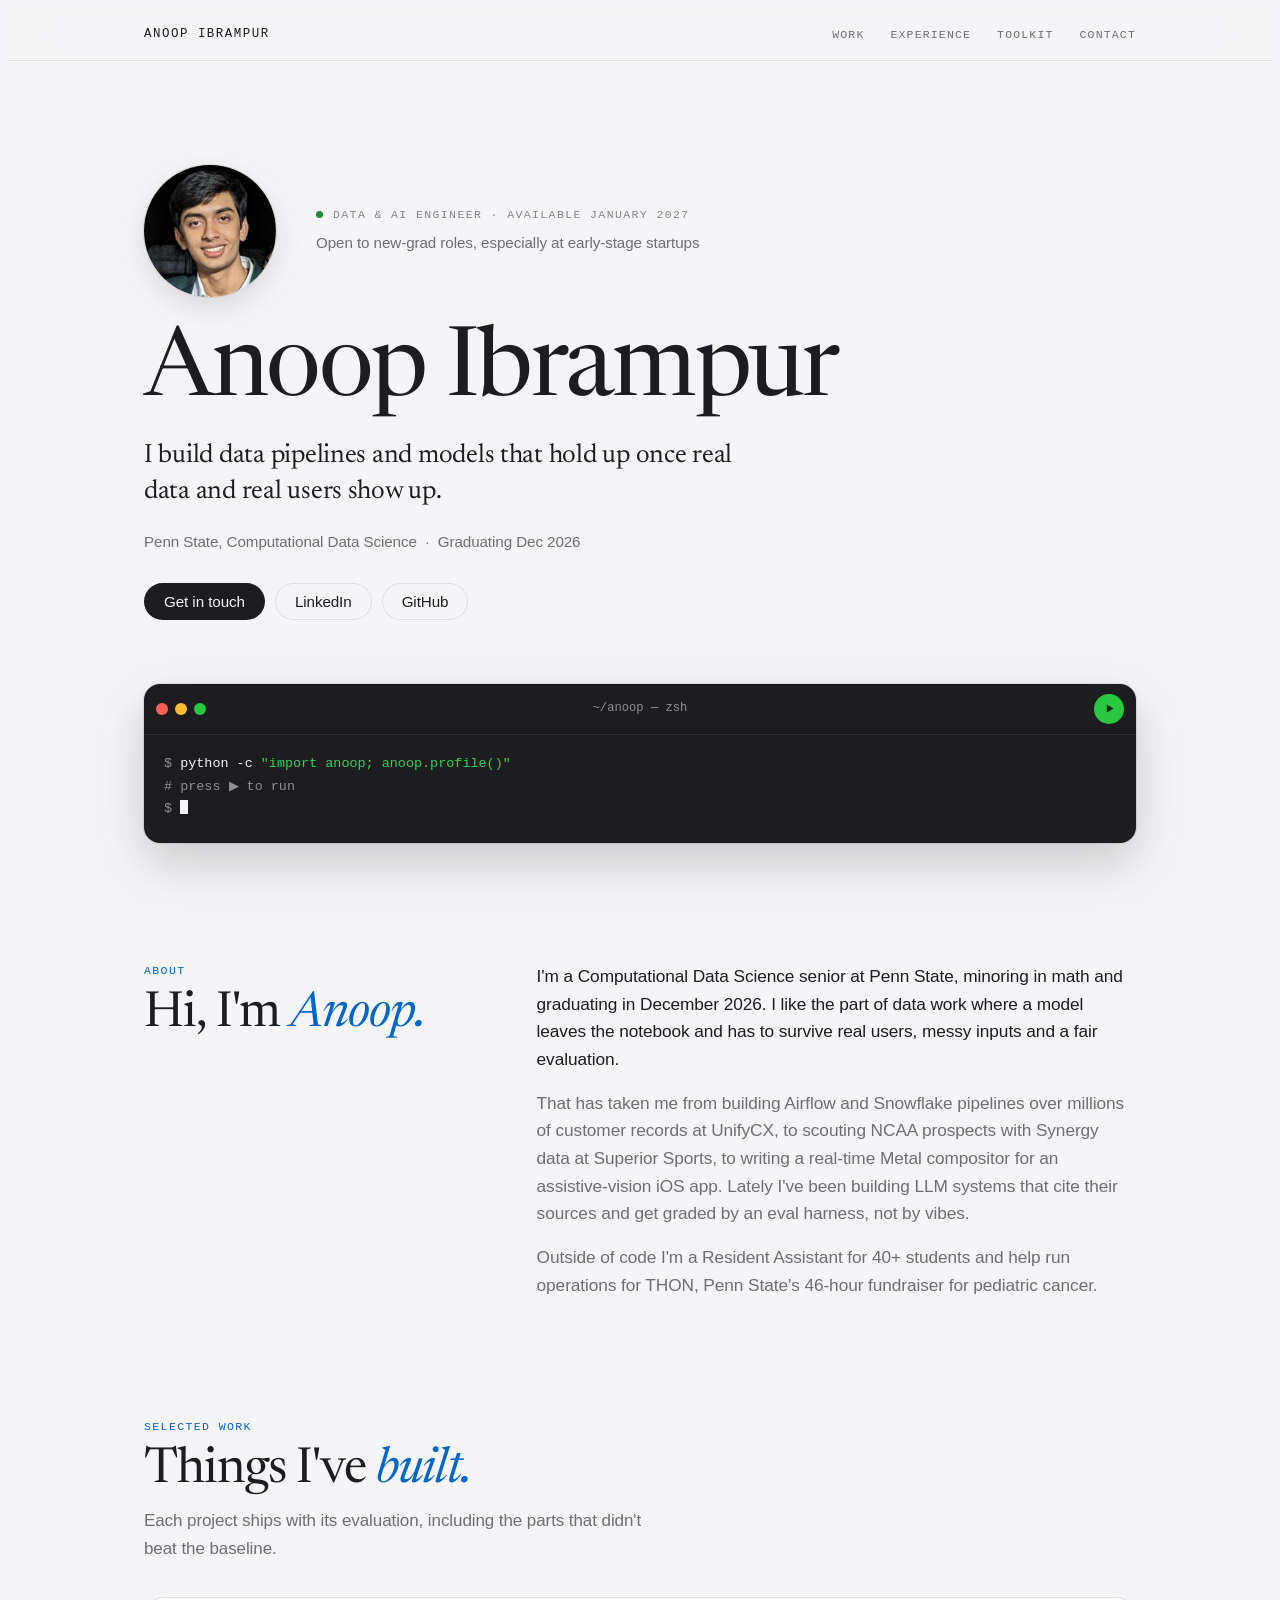
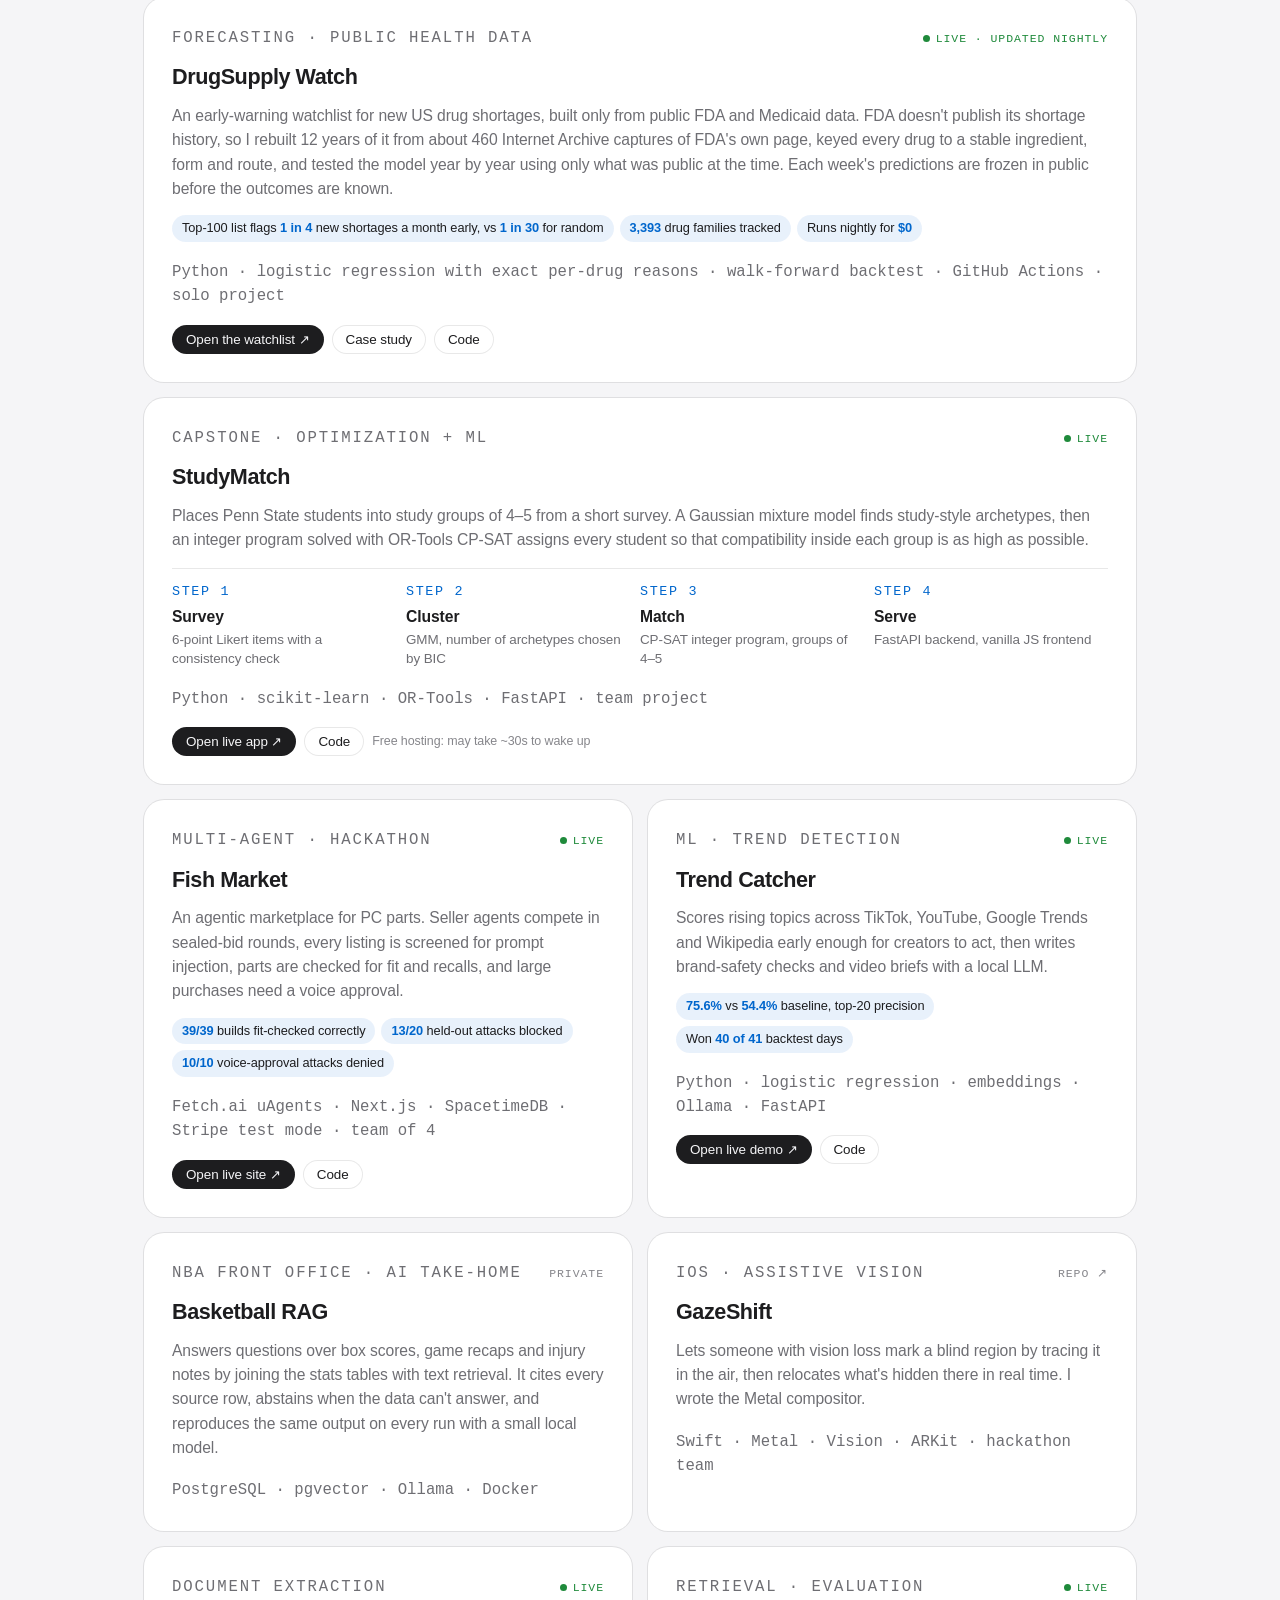
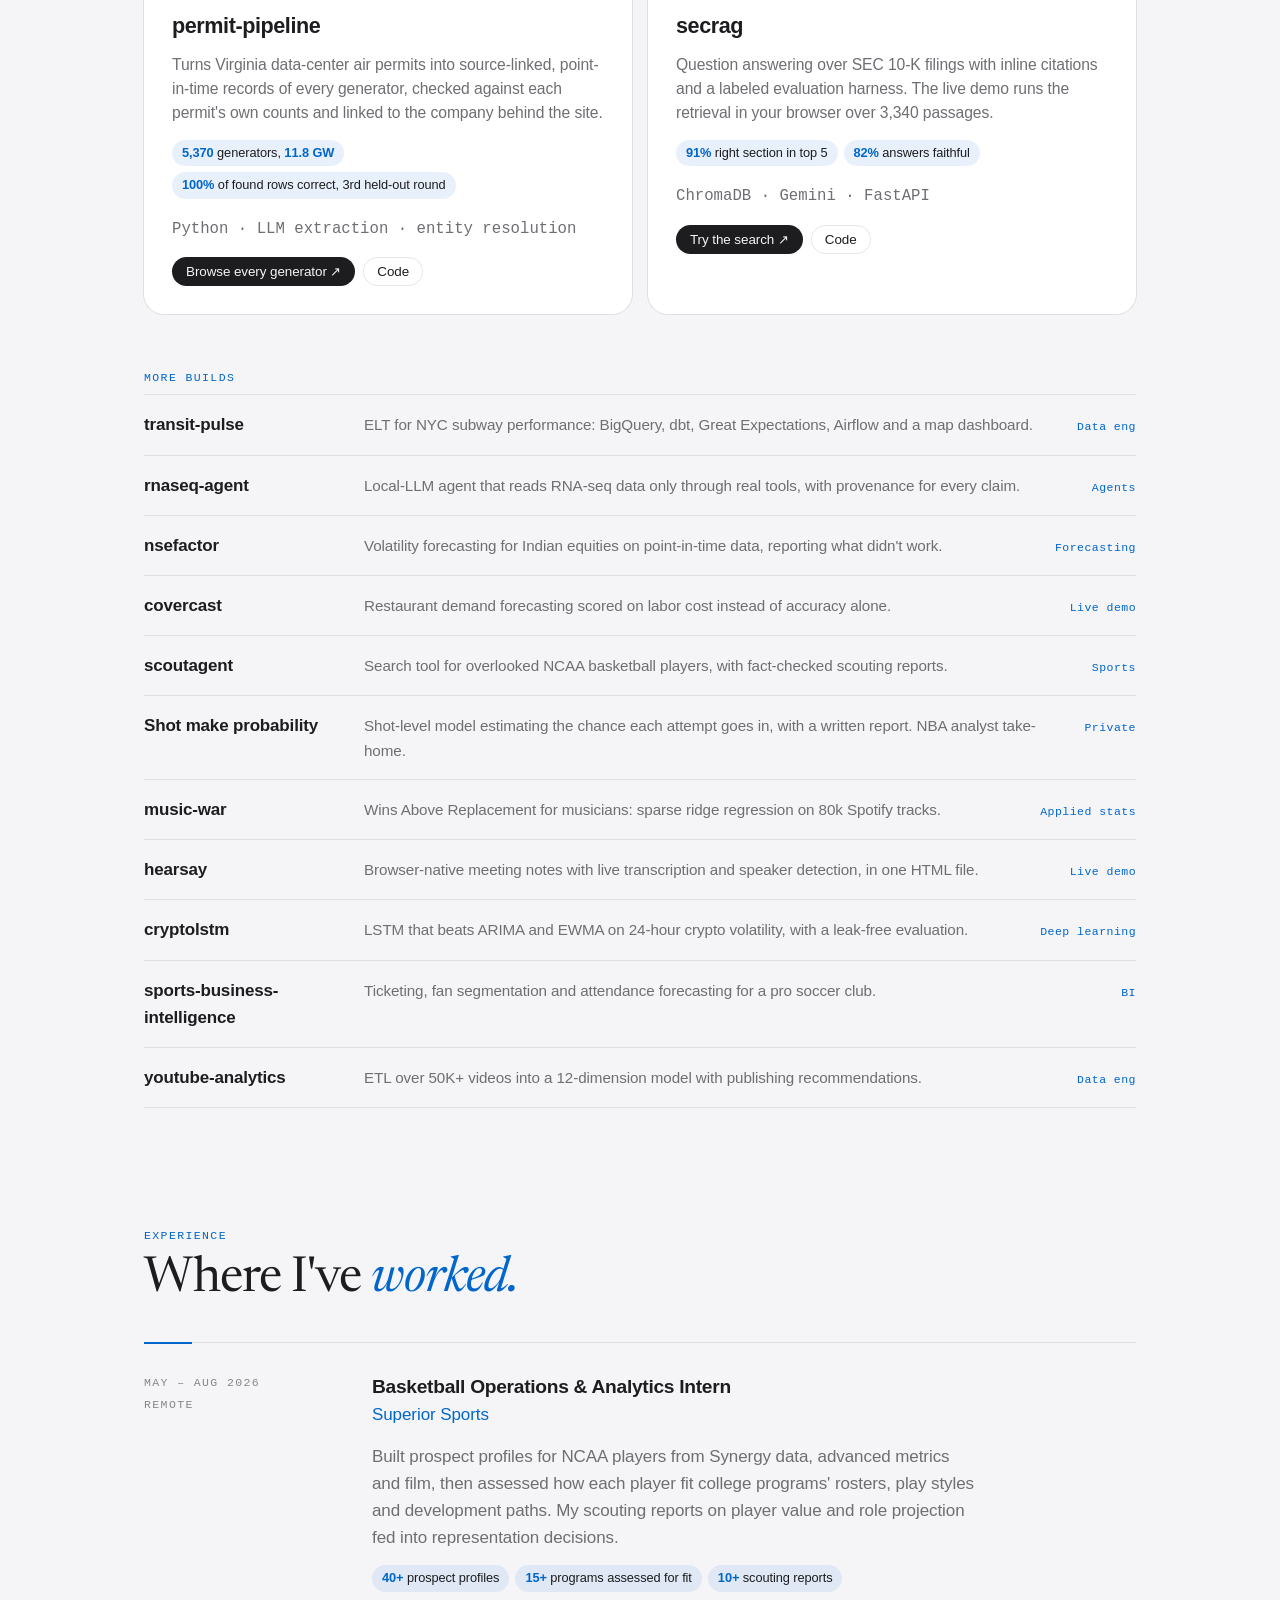
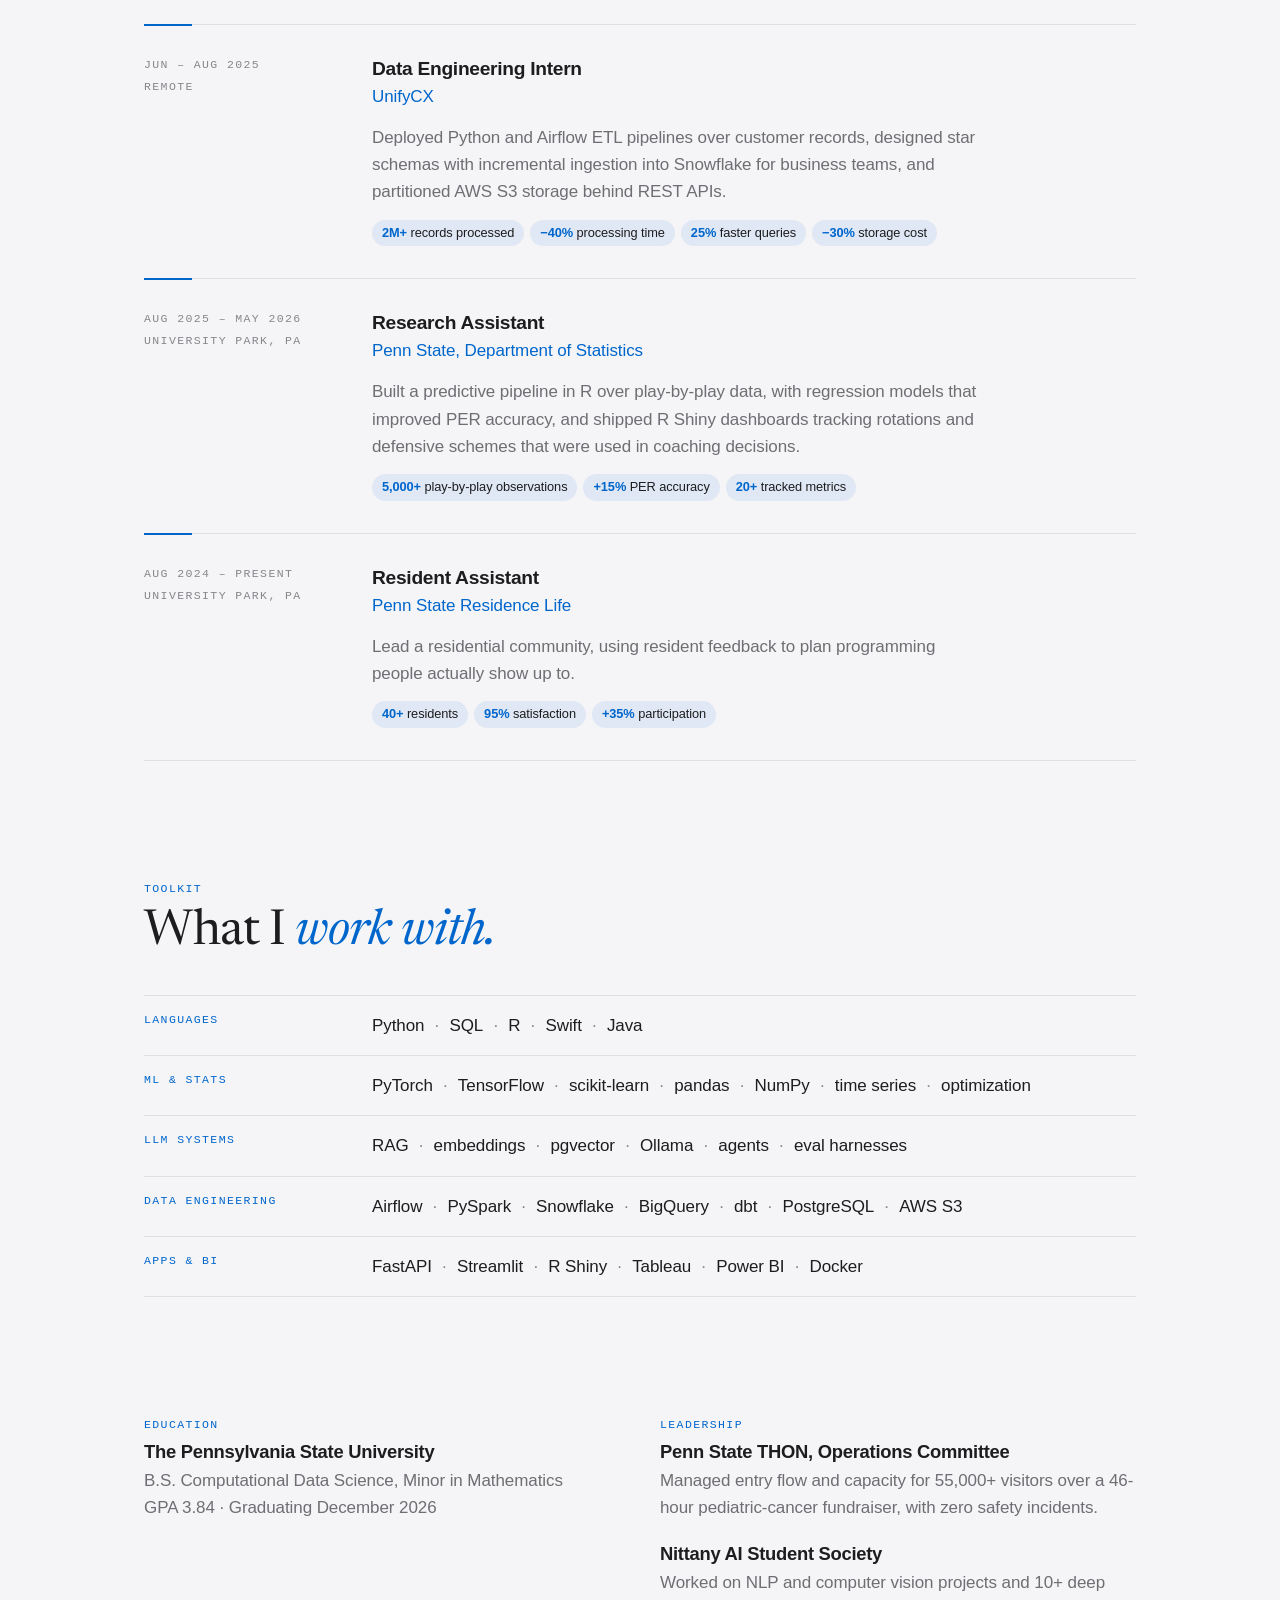
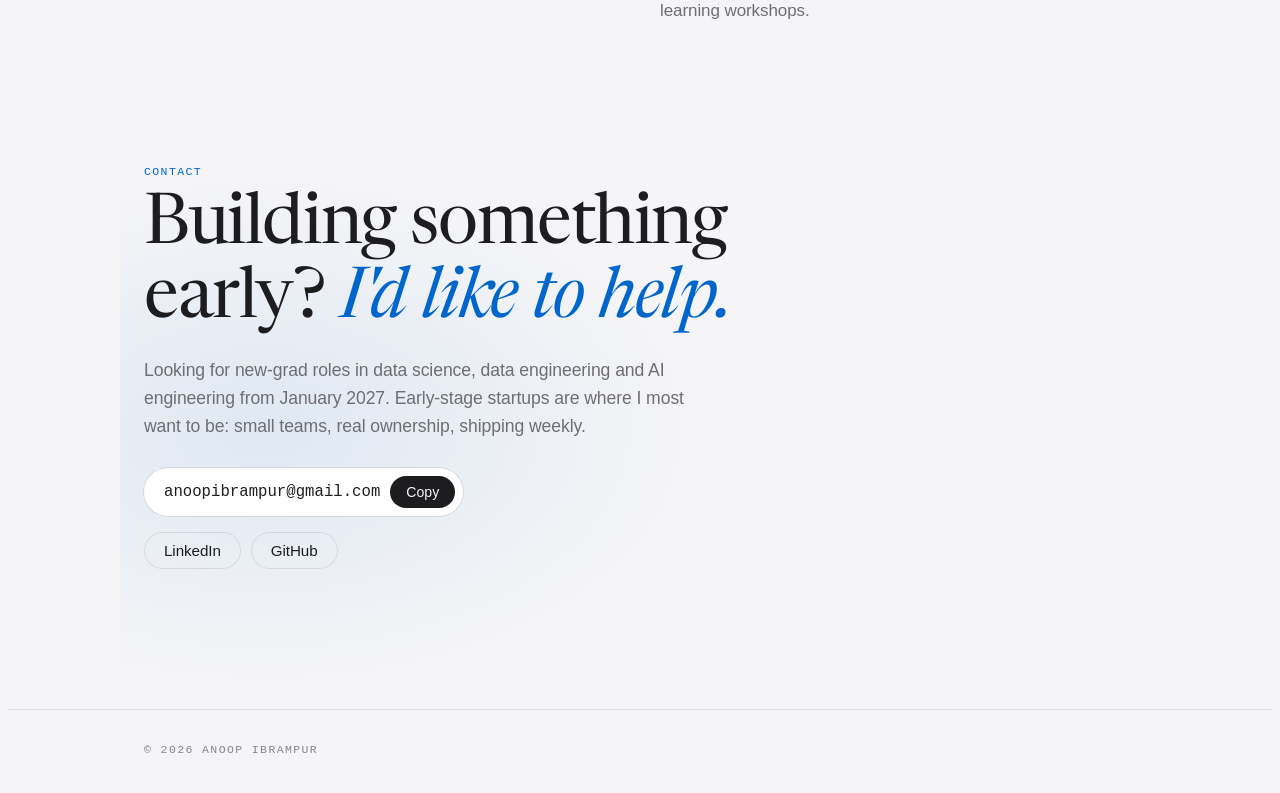
==== commit afbcfb80: "Lead with DrugSupply Watch Co-Authored-By: Claude Opus 5.5 <noreply@anthropic.com> Claude-Session: h" ====
--- a/index.html
+++ b/index.html
@@ -262,6 +262,15 @@
     </div>
 
     <div class="grid">
+      <article class="proj wide">
+        <div class="proj-top"><p class="kicker">Forecasting · Public health data</p><span class="go live"><span class="dot" aria-hidden="true"></span>Live · updated nightly</span></div>
+        <h3>DrugSupply Watch</h3>
+        <p>An early-warning watchlist for new US drug shortages, built only from public FDA and Medicaid data. FDA doesn't publish its shortage history, so I rebuilt 12 years of it from about 460 Internet Archive captures of FDA's own page, keyed every drug to a stable ingredient, form and route, and tested the model year by year using only what was public at the time. Each week's predictions are frozen in public before the outcomes are known.</p>
+        <div class="pills"><span class="pill">Top-100 list flags <b>1 in 4</b> new shortages a month early, vs <b>1 in 30</b> for random</span><span class="pill"><b>3,393</b> drug families tracked</span><span class="pill">Runs nightly for <b>$0</b></span></div>
+        <p class="stackline">Python · logistic regression with exact per-drug reasons · walk-forward backtest · GitHub Actions · solo project</p>
+        <div class="links"><a class="btn primary sm" href="https://anoopibrampur.github.io/drugsupply-watch/" target="_blank" rel="noopener">Open the watchlist ↗</a><a class="btn line-btn sm" href="https://github.com/AnoopIbrampur/drugsupply-watch/blob/main/docs/case_study.md" target="_blank" rel="noopener">Case study</a><a class="btn line-btn sm" href="https://github.com/AnoopIbrampur/drugsupply-watch" target="_blank" rel="noopener">Code</a></div>
+      </article>
+
       <article class="proj wide">
         <div class="proj-top"><p class="kicker">Capstone · Optimization + ML</p><span class="go live"><span class="dot" aria-hidden="true"></span>Live</span></div>
         <h3>StudyMatch</h3>
@@ -444,7 +453,7 @@
   '  <span class="k">"school"</span>:  <span class="s">"Penn State"</span>,',
   '  <span class="k">"gpa"</span>:     <span class="s">3.84</span>,',
   '  <span class="k">"focus"</span>:   [<span class="s">"data engineering"</span>, <span class="s">"ML evaluation"</span>, <span class="s">"LLM systems"</span>],',
-  '  <span class="k">"shipped"</span>: [<span class="s">"Airflow → Snowflake ETL"</span>, <span class="s">"CP-SAT group matching"</span>, <span class="s">"RAG w/ eval harness"</span>],',
+  '  <span class="k">"shipped"</span>: [<span class="s">"drug shortage early warning"</span>, <span class="s">"Airflow → Snowflake ETL"</span>, <span class="s">"RAG w/ eval harness"</span>],',
   '  <span class="k">"status"</span>:  <span class="s">"open to new-grad roles, startups especially"</span>',
   '}',
   '<span class="d">Process finished with exit code 0 · 0.42s</span>'
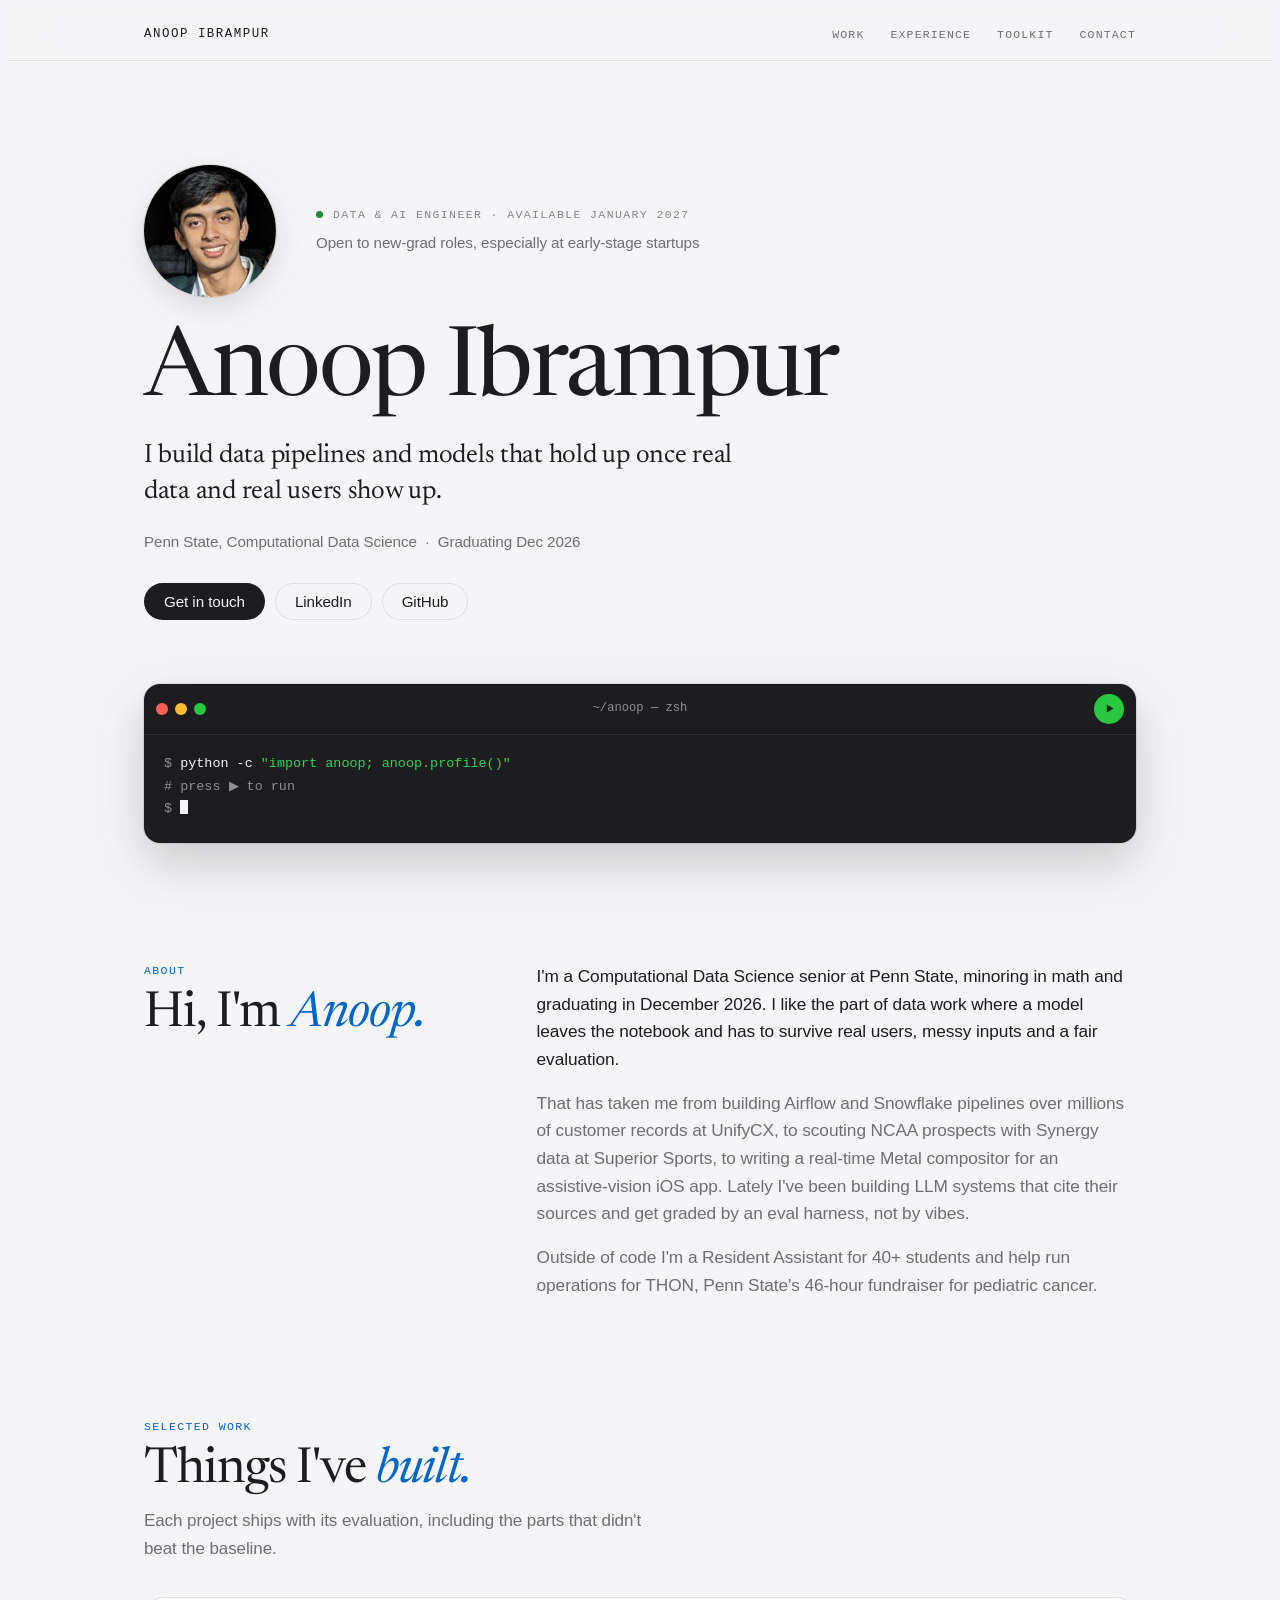
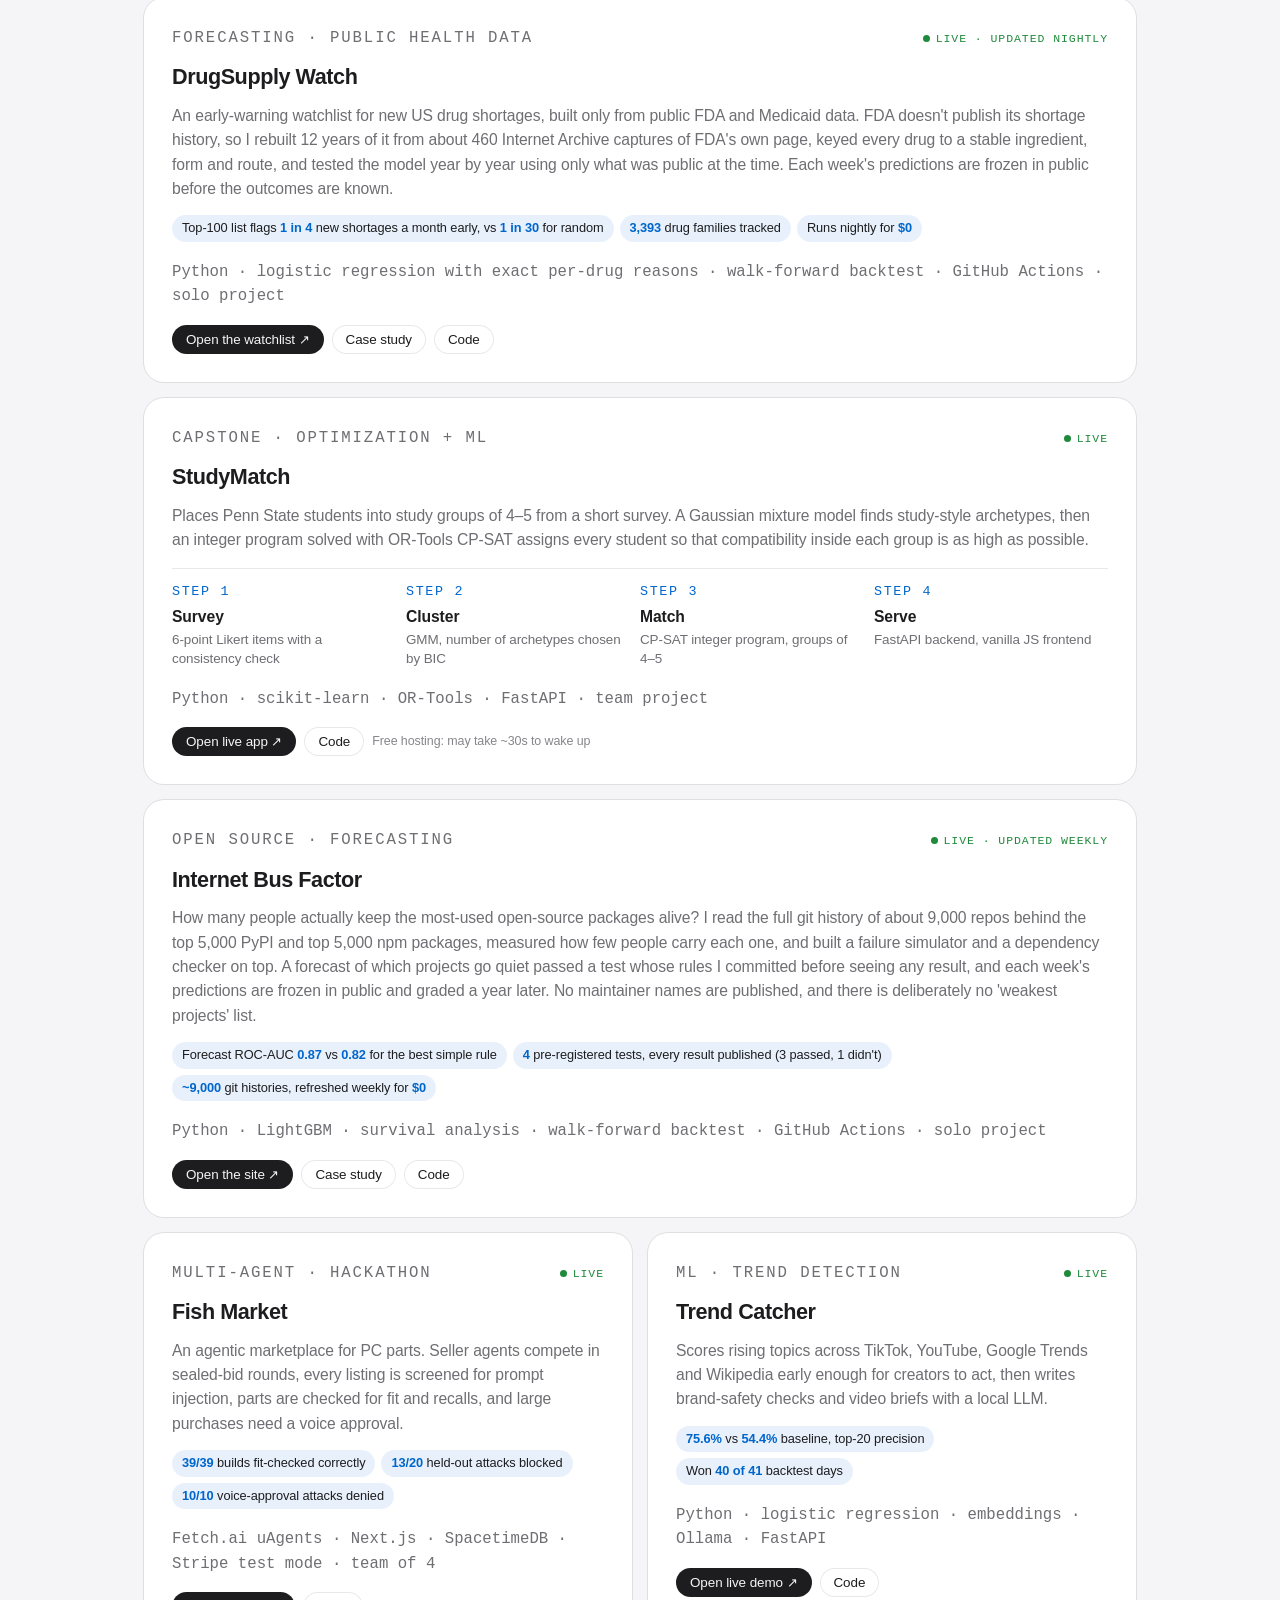
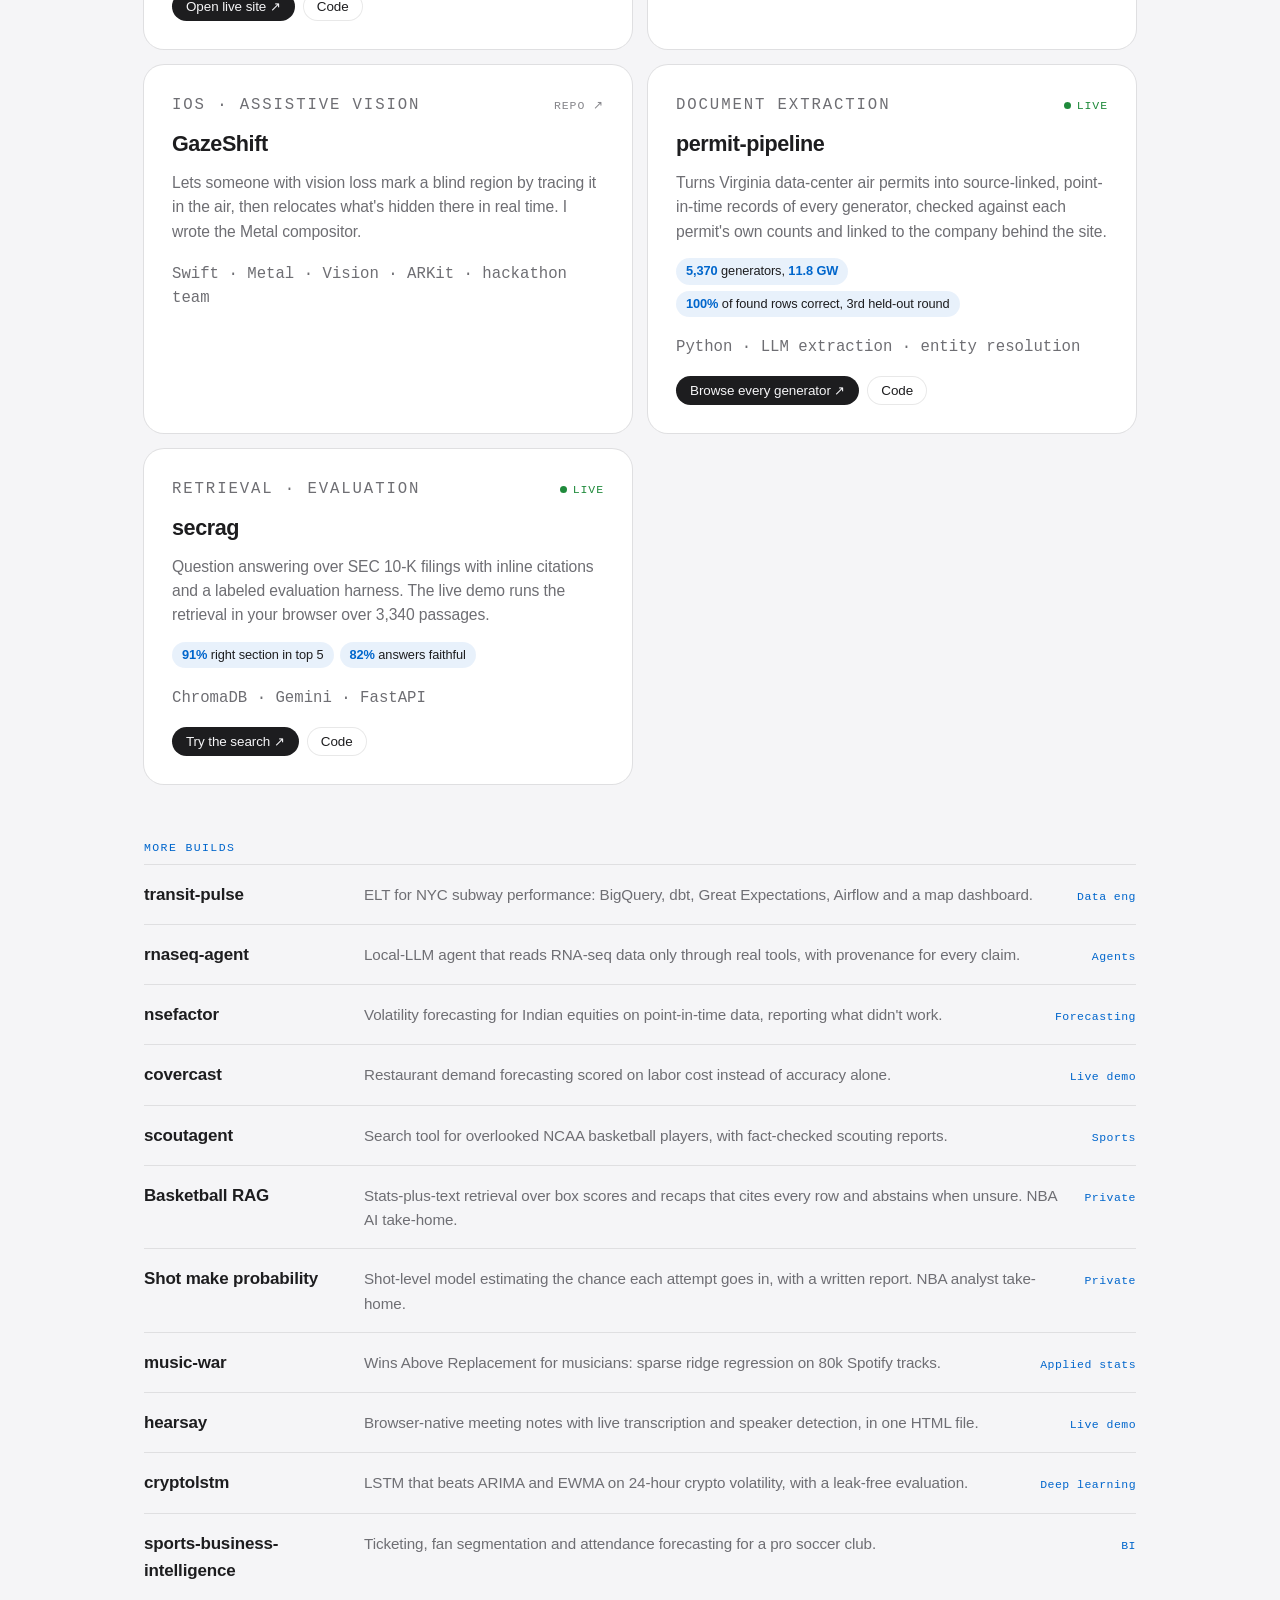
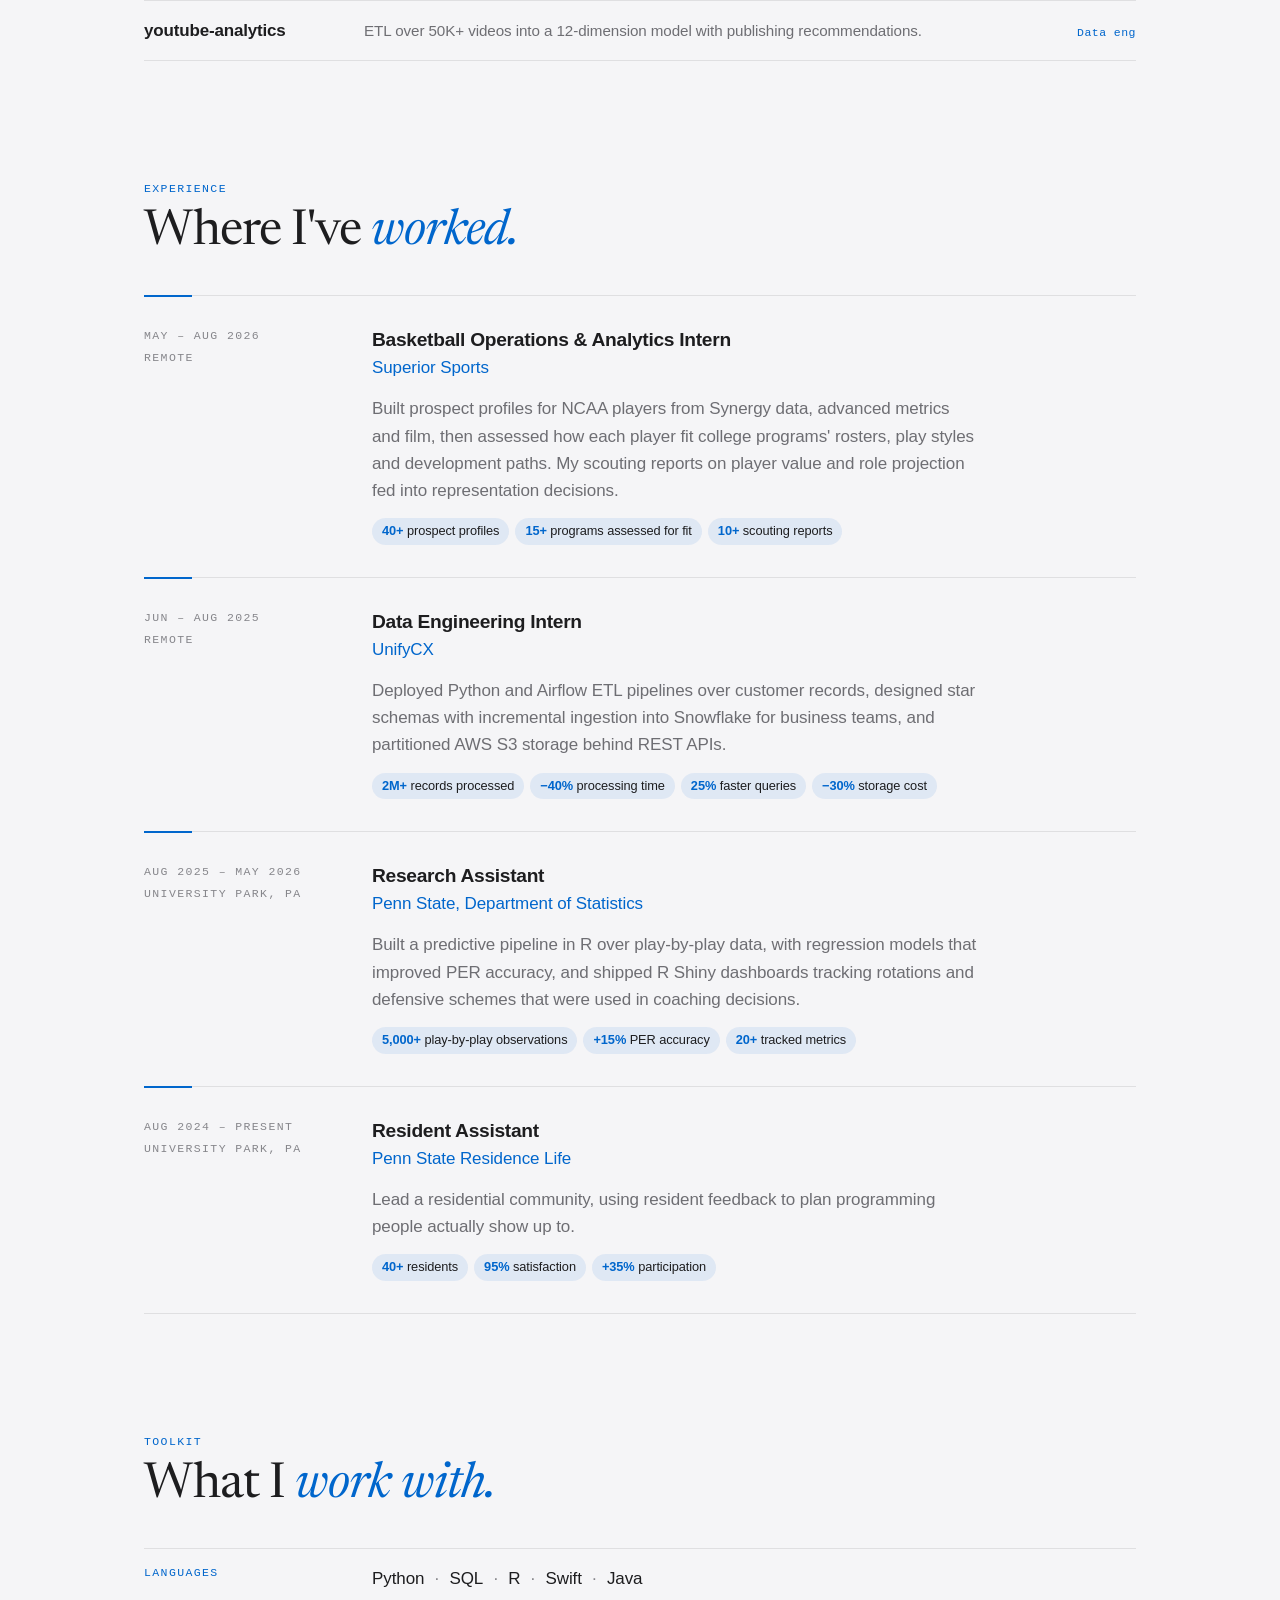
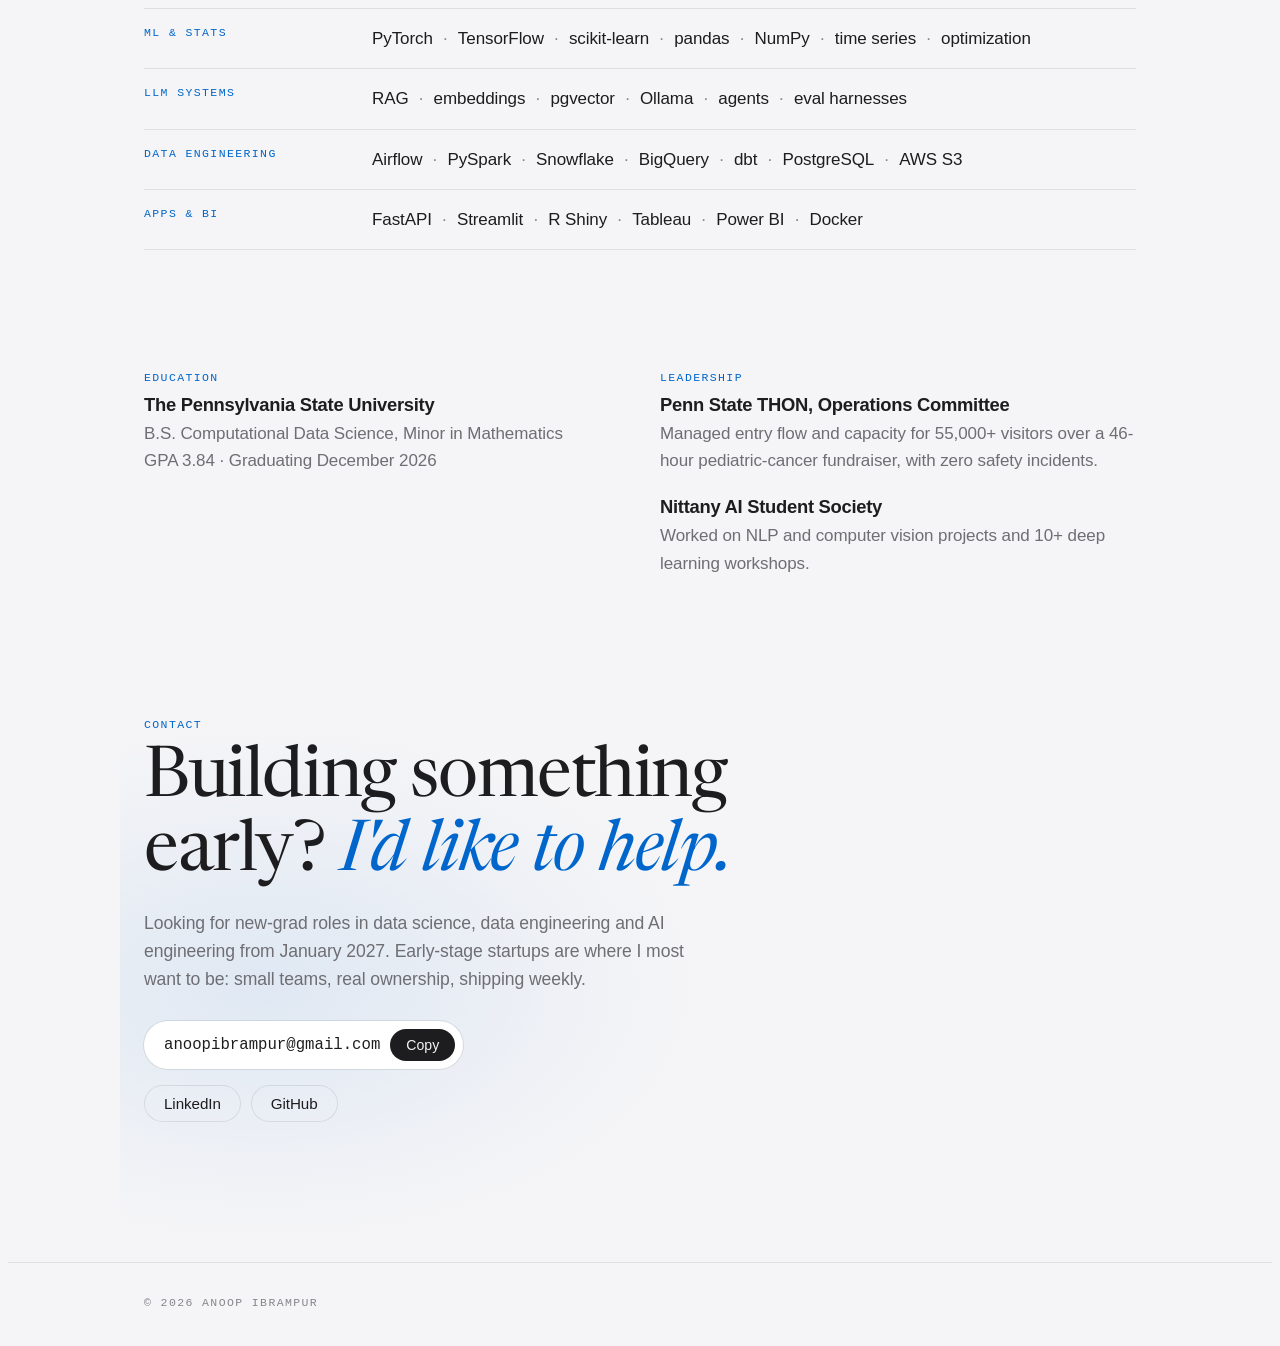
==== commit 71b41b22: "Add Internet Bus Factor; move Basketball RAG to More builds Let card headers wrap so long labels fit" ====
--- a/index.html
+++ b/index.html
@@ -111,7 +111,7 @@
 a.proj:hover{text-decoration:none;transform:translateY(-3px);box-shadow:0 0 0 1px var(--hair),0 14px 40px rgba(0,0,0,.08)}
 a.proj:active{transform:scale(.99);transition-duration:.1s}
 .proj.wide{grid-column:1/-1}
-.proj-top{display:flex;justify-content:space-between;gap:12px;align-items:baseline}
+.proj-top{display:flex;flex-wrap:wrap;justify-content:space-between;gap:4px 12px;align-items:baseline}
 .proj h3{margin:0;font:600 1.35rem/1.2 var(--sans);letter-spacing:-.02em}
 .proj p{margin:0;color:var(--muted);font-size:.98rem;line-height:1.55}
 .go{font:500 .72rem var(--mono);letter-spacing:.08em;text-transform:uppercase;color:var(--faint);white-space:nowrap}
@@ -285,6 +285,15 @@
         <div class="links"><a class="btn primary sm" href="https://studymatch-8qih.onrender.com" target="_blank" rel="noopener">Open live app ↗</a><a class="btn line-btn sm" href="https://github.com/WoosungLim01/StudyMatch" target="_blank" rel="noopener">Code</a><span class="hint">Free hosting: may take ~30s to wake up</span></div>
       </article>
 
+      <article class="proj wide">
+        <div class="proj-top"><p class="kicker">Open source · Forecasting</p><span class="go live"><span class="dot" aria-hidden="true"></span>Live · updated weekly</span></div>
+        <h3>Internet Bus Factor</h3>
+        <p>How many people actually keep the most-used open-source packages alive? I read the full git history of about 9,000 repos behind the top 5,000 PyPI and top 5,000 npm packages, measured how few people carry each one, and built a failure simulator and a dependency checker on top. A forecast of which projects go quiet passed a test whose rules I committed before seeing any result, and each week's predictions are frozen in public and graded a year later. No maintainer names are published, and there is deliberately no 'weakest projects' list.</p>
+        <div class="pills"><span class="pill">Forecast ROC-AUC <b>0.87</b> vs <b>0.82</b> for the best simple rule</span><span class="pill"><b>4</b> pre-registered tests, every result published (3 passed, 1 didn't)</span><span class="pill"><b>~9,000</b> git histories, refreshed weekly for <b>$0</b></span></div>
+        <p class="stackline">Python · LightGBM · survival analysis · walk-forward backtest · GitHub Actions · solo project</p>
+        <div class="links"><a class="btn primary sm" href="https://anoopibrampur.github.io/bus-factor/" target="_blank" rel="noopener">Open the site ↗</a><a class="btn line-btn sm" href="https://github.com/AnoopIbrampur/bus-factor/blob/main/docs/case_study.md" target="_blank" rel="noopener">Case study</a><a class="btn line-btn sm" href="https://github.com/AnoopIbrampur/bus-factor" target="_blank" rel="noopener">Code</a></div>
+      </article>
+
       <article class="proj">
         <div class="proj-top"><p class="kicker">Multi-agent · Hackathon</p><span class="go live"><span class="dot" aria-hidden="true"></span>Live</span></div>
         <h3>Fish Market</h3>
@@ -301,13 +310,6 @@
         <div class="pills"><span class="pill"><b>75.6%</b> vs <b>54.4%</b> baseline, top-20 precision</span><span class="pill">Won <b>40 of 41</b> backtest days</span></div>
         <p class="stackline">Python · logistic regression · embeddings · Ollama · FastAPI</p>
         <div class="links"><a class="btn primary sm" href="https://anoopibrampur.github.io/trendcatcher/" target="_blank" rel="noopener">Open live demo ↗</a><a class="btn line-btn sm" href="https://github.com/AnoopIbrampur/trendcatcher" target="_blank" rel="noopener">Code</a></div>
-      </article>
-
-      <article class="proj">
-        <div class="proj-top"><p class="kicker">NBA front office · AI take-home</p><span class="go">Private</span></div>
-        <h3>Basketball RAG</h3>
-        <p>Answers questions over box scores, game recaps and injury notes by joining the stats tables with text retrieval. It cites every source row, abstains when the data can't answer, and reproduces the same output on every run with a small local model.</p>
-        <p class="stackline">PostgreSQL · pgvector · Ollama · Docker</p>
       </article>
 
       <a class="proj" href="https://github.com/AnoopIbrampur/gazeshift" target="_blank" rel="noopener">
@@ -344,6 +346,7 @@
         <li><a class="row" href="https://github.com/AnoopIbrampur/nsefactor" target="_blank" rel="noopener"><span class="row-name">nsefactor</span><span class="row-desc">Volatility forecasting for Indian equities on point-in-time data, reporting what didn't work.</span><span class="row-tag">Forecasting</span></a></li>
         <li><a class="row" href="https://anoopibrampur.github.io/covercast/" target="_blank" rel="noopener"><span class="row-name">covercast</span><span class="row-desc">Restaurant demand forecasting scored on labor cost instead of accuracy alone.</span><span class="row-tag">Live demo</span></a></li>
         <li><a class="row" href="https://github.com/AnoopIbrampur/scoutagent" target="_blank" rel="noopener"><span class="row-name">scoutagent</span><span class="row-desc">Search tool for overlooked NCAA basketball players, with fact-checked scouting reports.</span><span class="row-tag">Sports</span></a></li>
+        <li><div class="row"><span class="row-name">Basketball RAG</span><span class="row-desc">Stats-plus-text retrieval over box scores and recaps that cites every row and abstains when unsure. NBA AI take-home.</span><span class="row-tag">Private</span></div></li>
         <li><div class="row"><span class="row-name">Shot make probability</span><span class="row-desc">Shot-level model estimating the chance each attempt goes in, with a written report. NBA analyst take-home.</span><span class="row-tag">Private</span></div></li>
         <li><a class="row" href="https://github.com/AnoopIbrampur/music-war" target="_blank" rel="noopener"><span class="row-name">music-war</span><span class="row-desc">Wins Above Replacement for musicians: sparse ridge regression on 80k Spotify tracks.</span><span class="row-tag">Applied stats</span></a></li>
         <li><a class="row" href="https://anoopibrampur.github.io/hearsay/" target="_blank" rel="noopener"><span class="row-name">hearsay</span><span class="row-desc">Browser-native meeting notes with live transcription and speaker detection, in one HTML file.</span><span class="row-tag">Live demo</span></a></li>
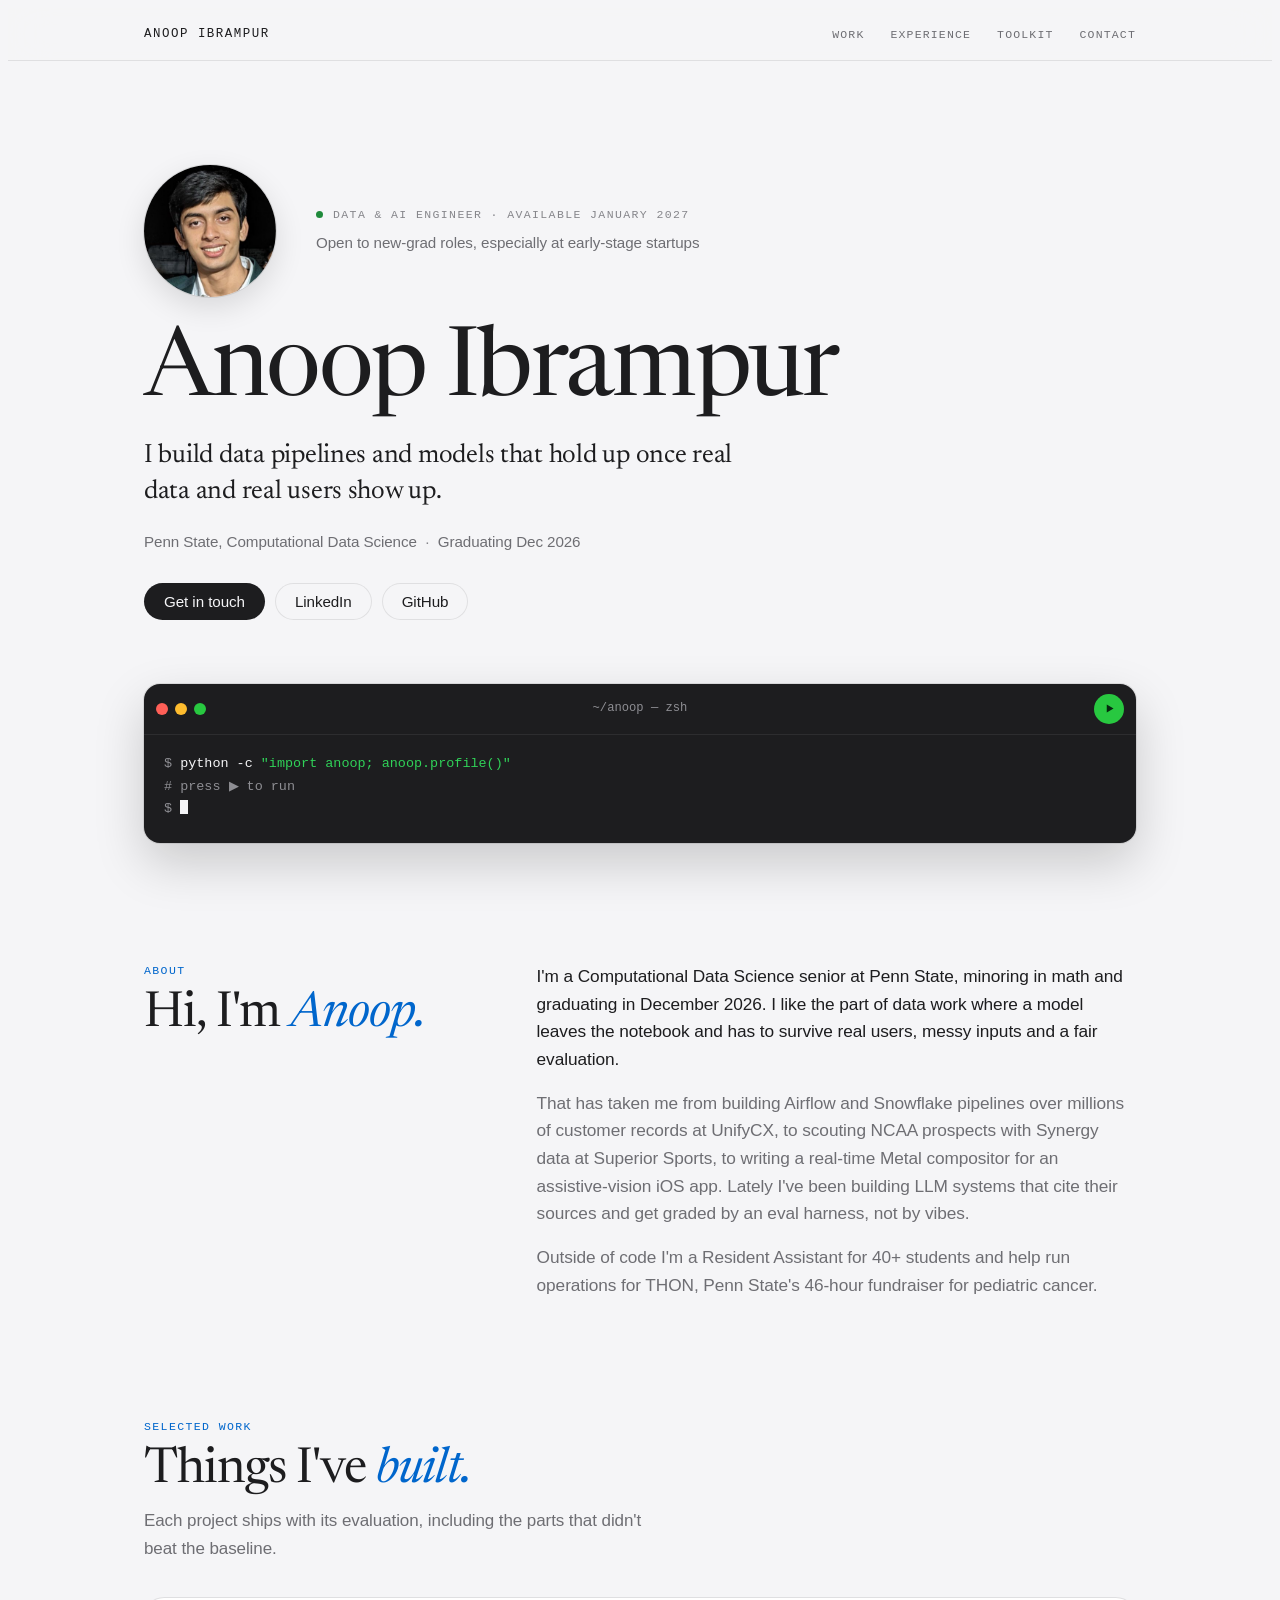
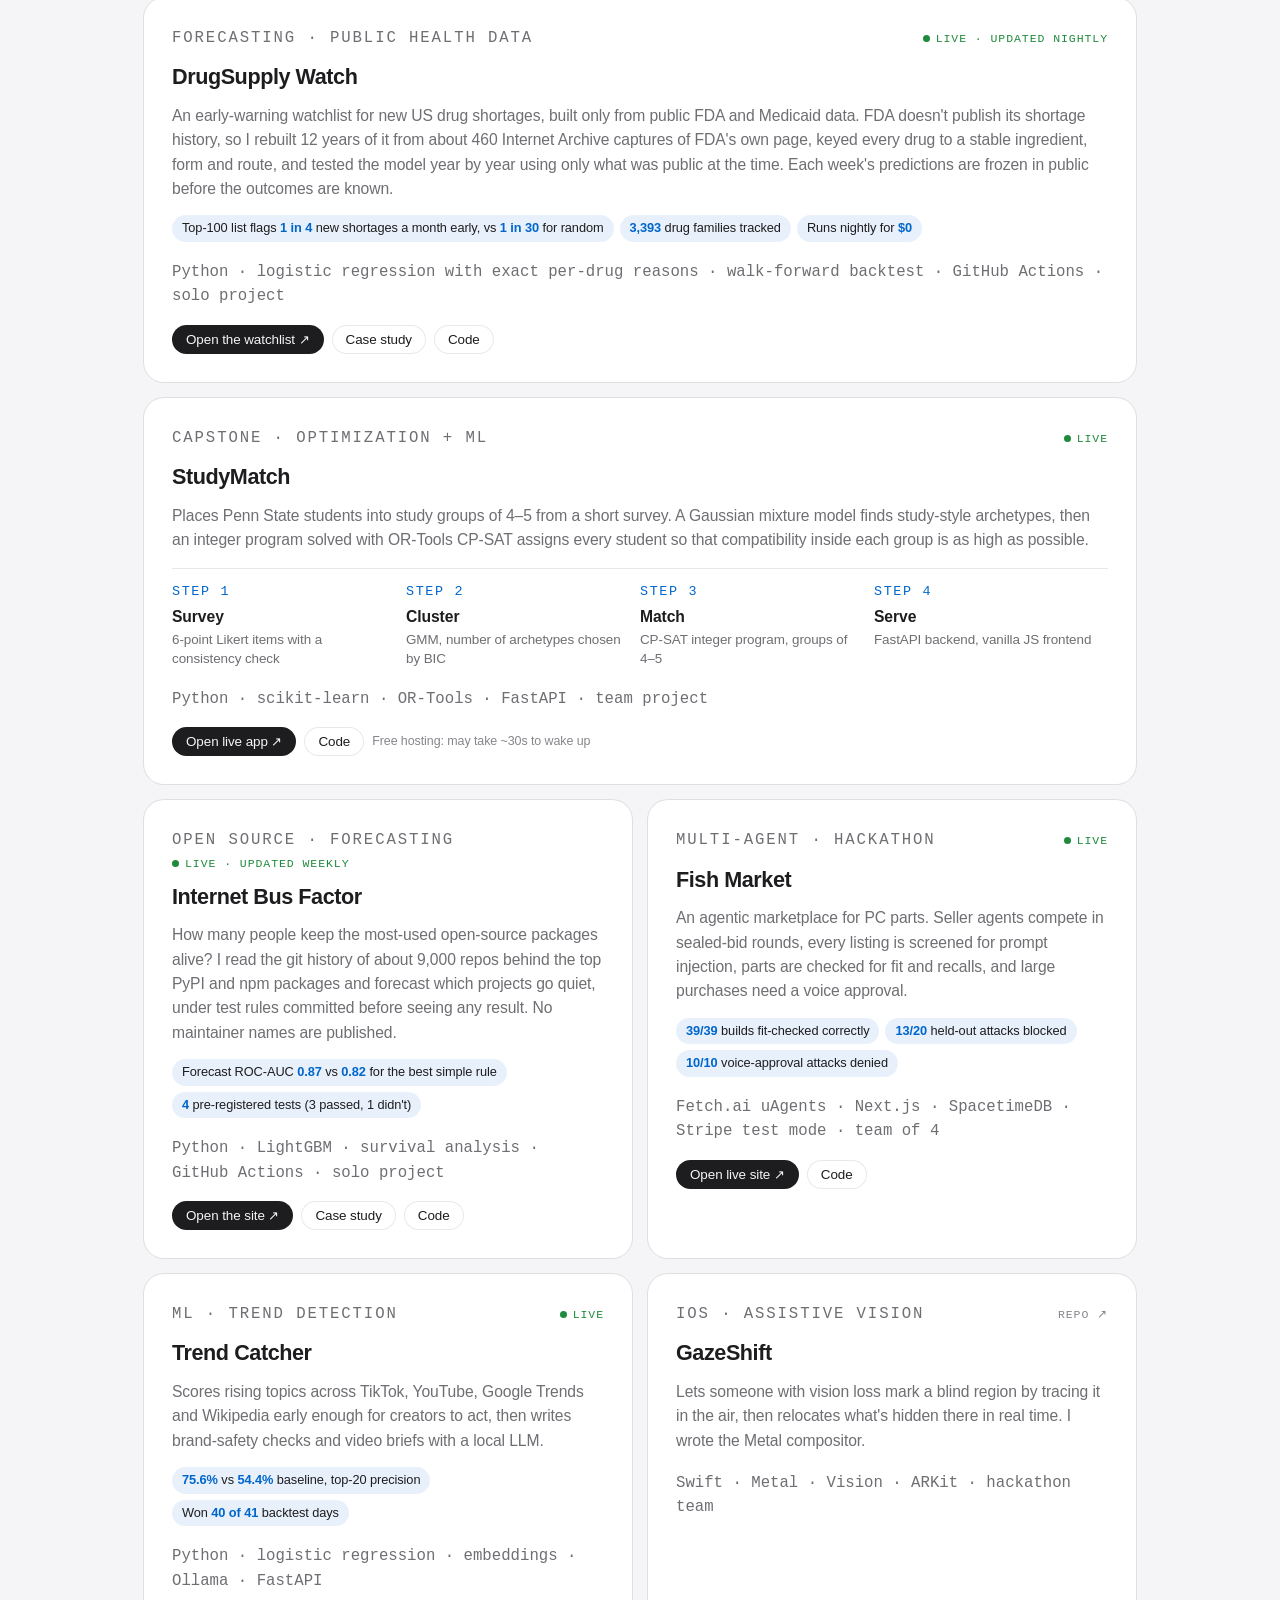
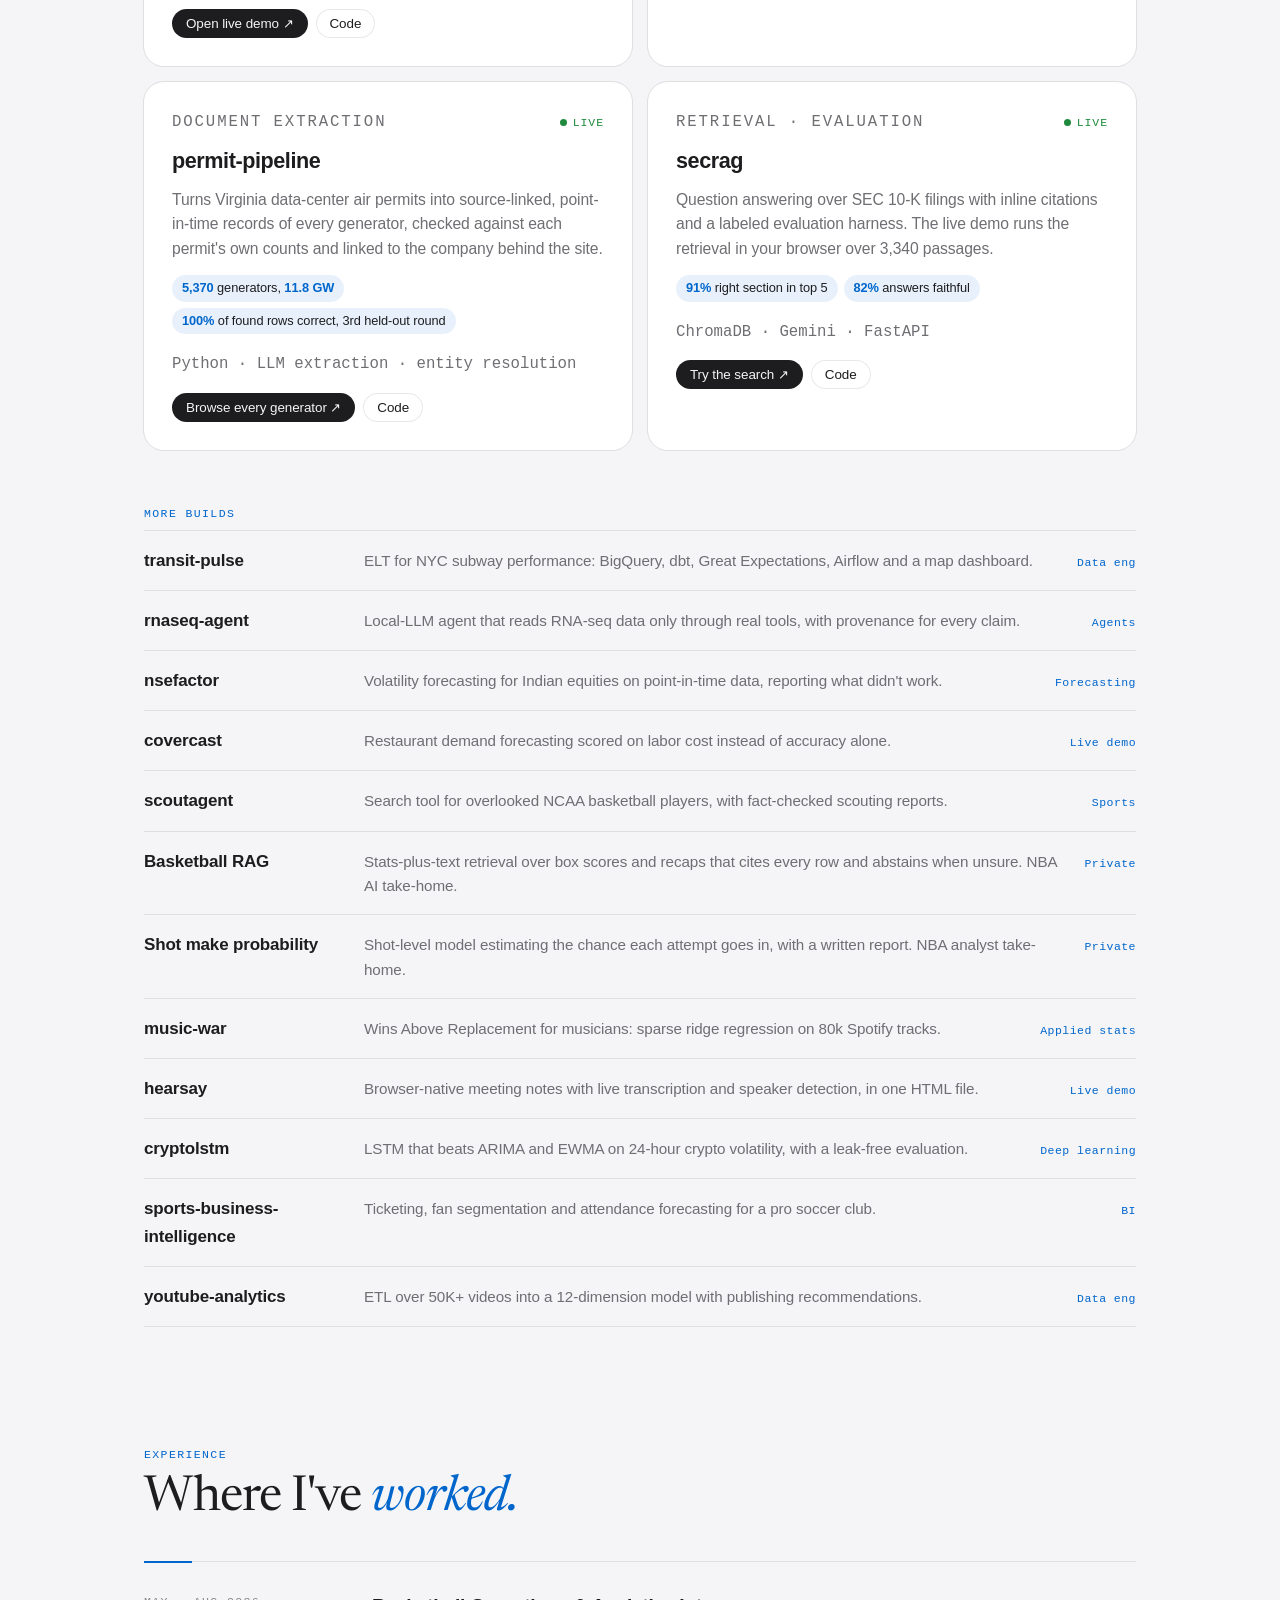
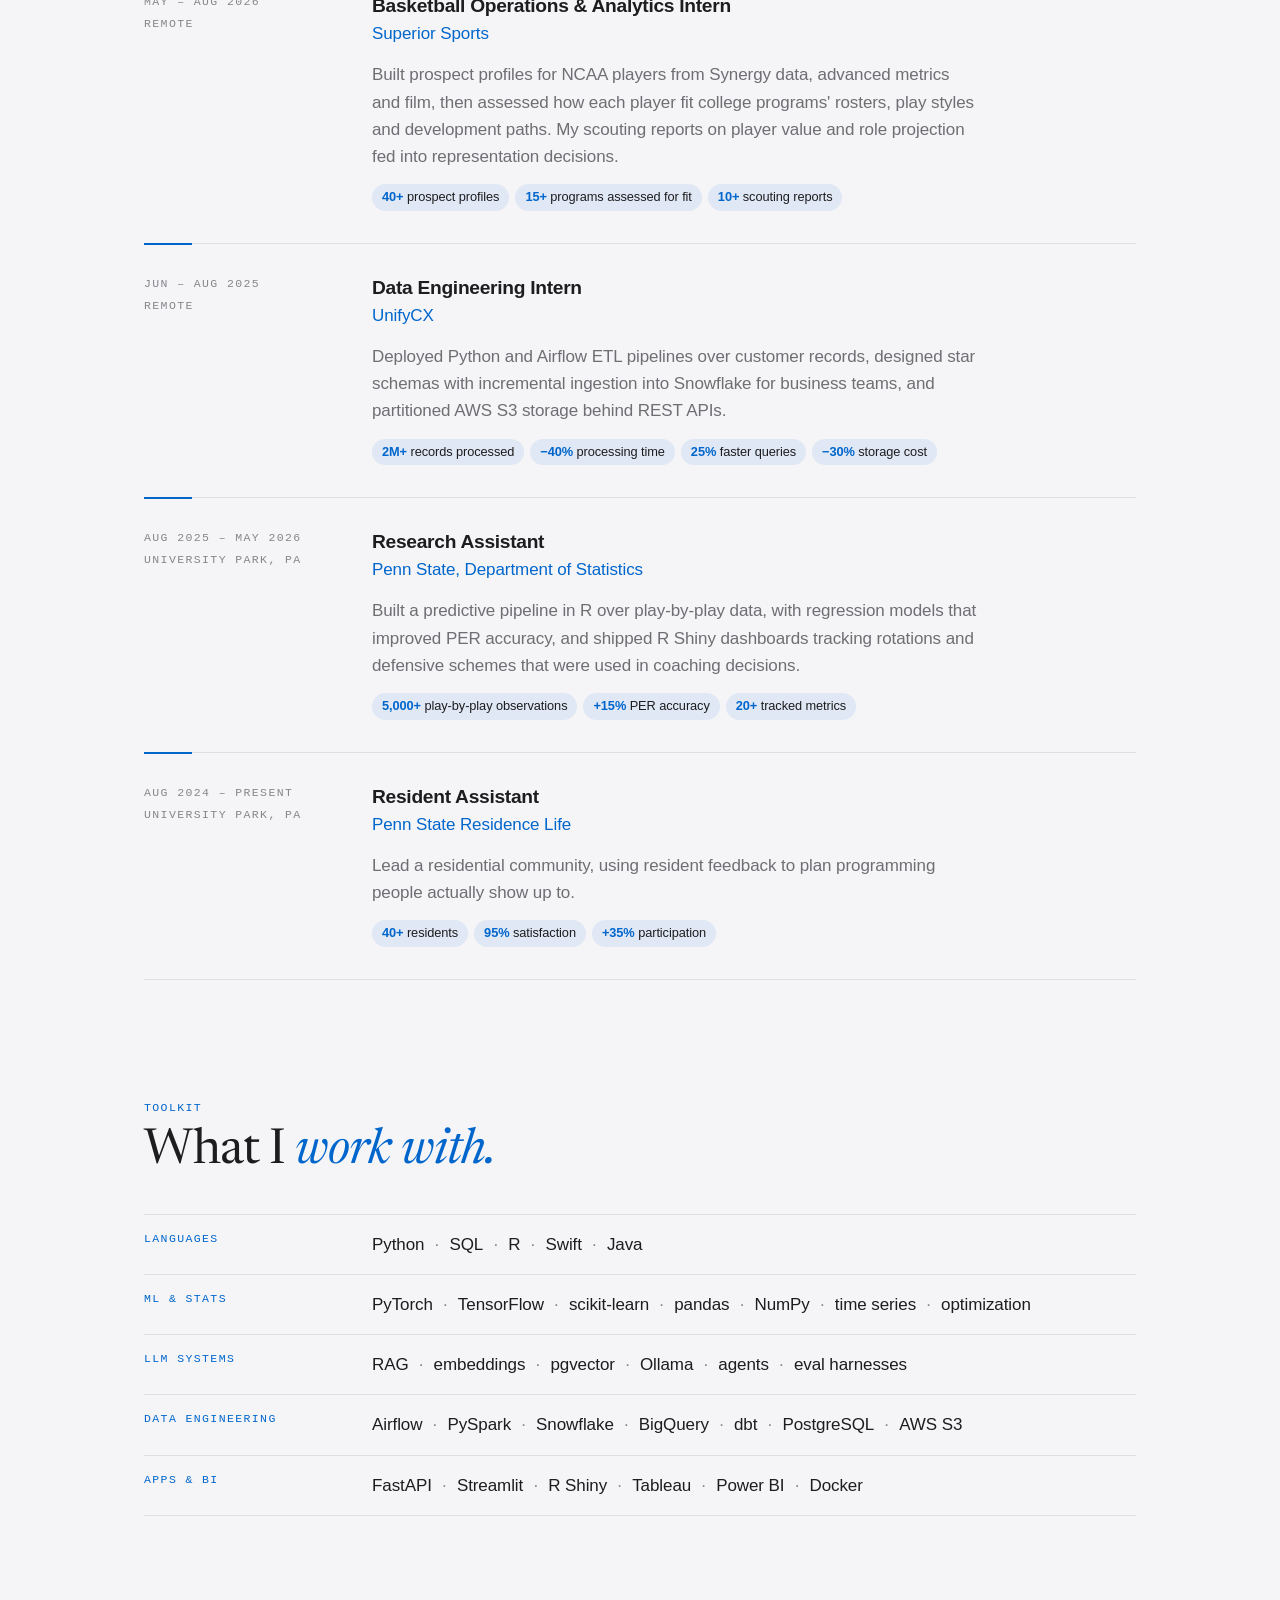
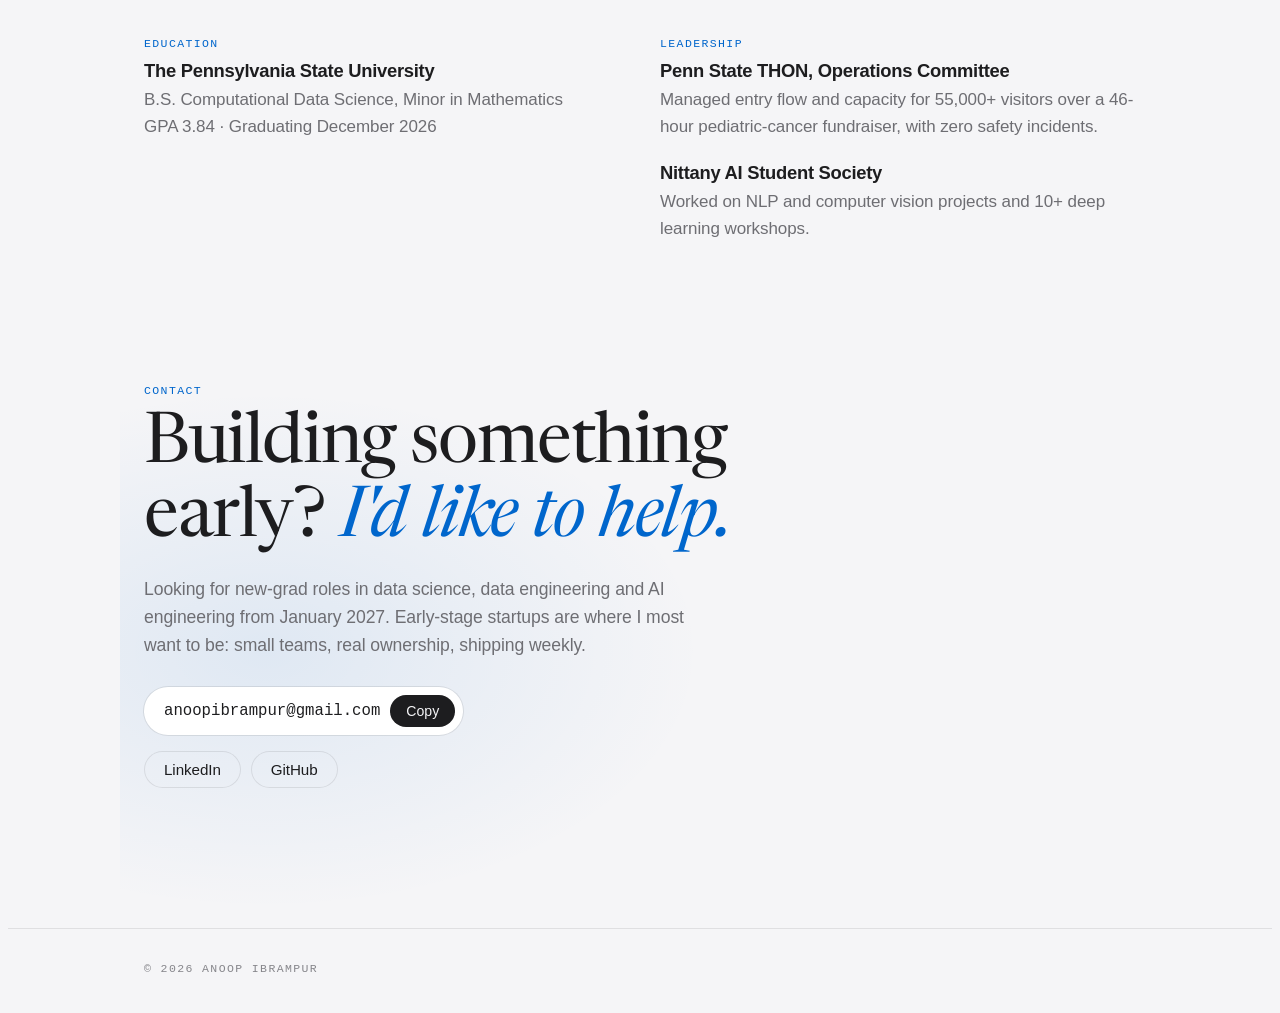
==== commit e4673f9c: "Make Internet Bus Factor a half-width card so rows pair evenly Co-Authored-By: Claude Opus 5.5 <nore" ====
--- a/index.html
+++ b/index.html
@@ -285,12 +285,12 @@
         <div class="links"><a class="btn primary sm" href="https://studymatch-8qih.onrender.com" target="_blank" rel="noopener">Open live app ↗</a><a class="btn line-btn sm" href="https://github.com/WoosungLim01/StudyMatch" target="_blank" rel="noopener">Code</a><span class="hint">Free hosting: may take ~30s to wake up</span></div>
       </article>
 
-      <article class="proj wide">
+      <article class="proj">
         <div class="proj-top"><p class="kicker">Open source · Forecasting</p><span class="go live"><span class="dot" aria-hidden="true"></span>Live · updated weekly</span></div>
         <h3>Internet Bus Factor</h3>
-        <p>How many people actually keep the most-used open-source packages alive? I read the full git history of about 9,000 repos behind the top 5,000 PyPI and top 5,000 npm packages, measured how few people carry each one, and built a failure simulator and a dependency checker on top. A forecast of which projects go quiet passed a test whose rules I committed before seeing any result, and each week's predictions are frozen in public and graded a year later. No maintainer names are published, and there is deliberately no 'weakest projects' list.</p>
-        <div class="pills"><span class="pill">Forecast ROC-AUC <b>0.87</b> vs <b>0.82</b> for the best simple rule</span><span class="pill"><b>4</b> pre-registered tests, every result published (3 passed, 1 didn't)</span><span class="pill"><b>~9,000</b> git histories, refreshed weekly for <b>$0</b></span></div>
-        <p class="stackline">Python · LightGBM · survival analysis · walk-forward backtest · GitHub Actions · solo project</p>
+        <p>How many people keep the most-used open-source packages alive? I read the git history of about 9,000 repos behind the top PyPI and npm packages and forecast which projects go quiet, under test rules committed before seeing any result. No maintainer names are published.</p>
+        <div class="pills"><span class="pill">Forecast ROC-AUC <b>0.87</b> vs <b>0.82</b> for the best simple rule</span><span class="pill"><b>4</b> pre-registered tests (3 passed, 1 didn't)</span></div>
+        <p class="stackline">Python · LightGBM · survival analysis · GitHub Actions · solo project</p>
         <div class="links"><a class="btn primary sm" href="https://anoopibrampur.github.io/bus-factor/" target="_blank" rel="noopener">Open the site ↗</a><a class="btn line-btn sm" href="https://github.com/AnoopIbrampur/bus-factor/blob/main/docs/case_study.md" target="_blank" rel="noopener">Case study</a><a class="btn line-btn sm" href="https://github.com/AnoopIbrampur/bus-factor" target="_blank" rel="noopener">Code</a></div>
       </article>
 
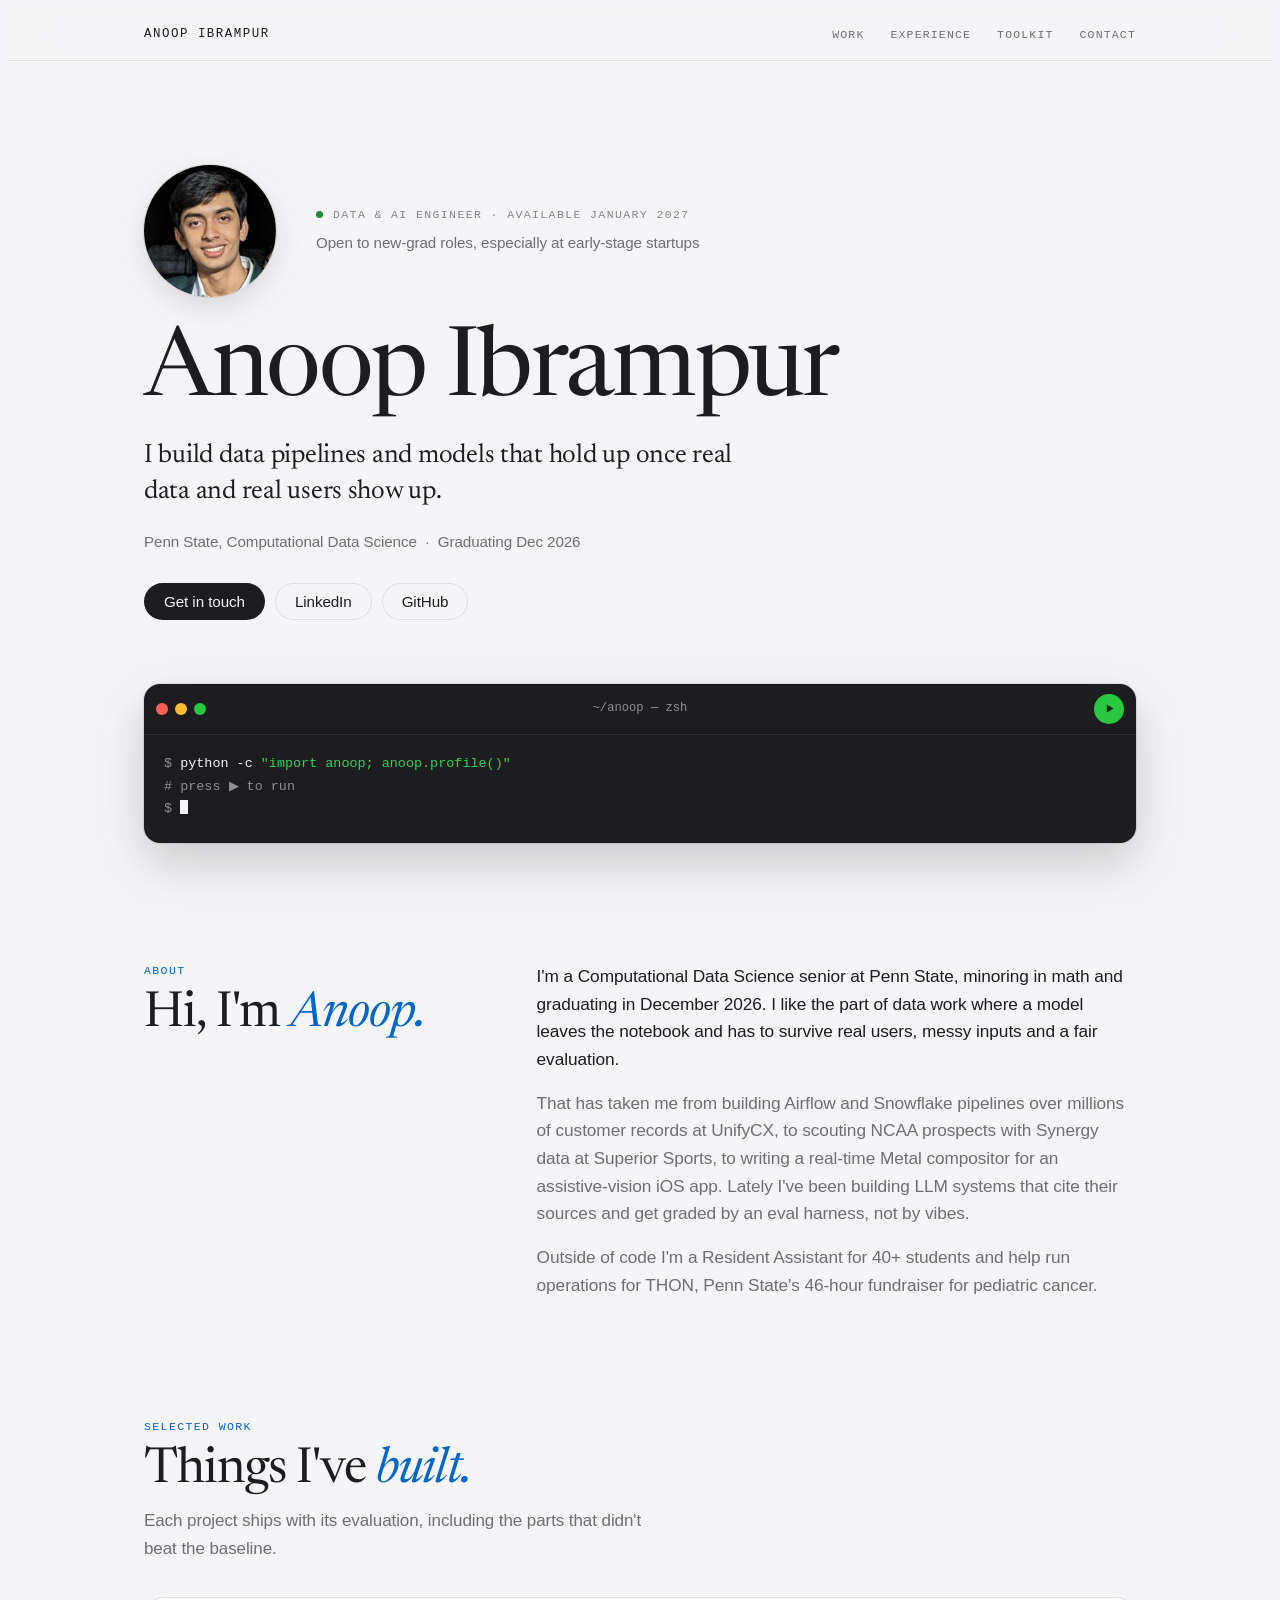
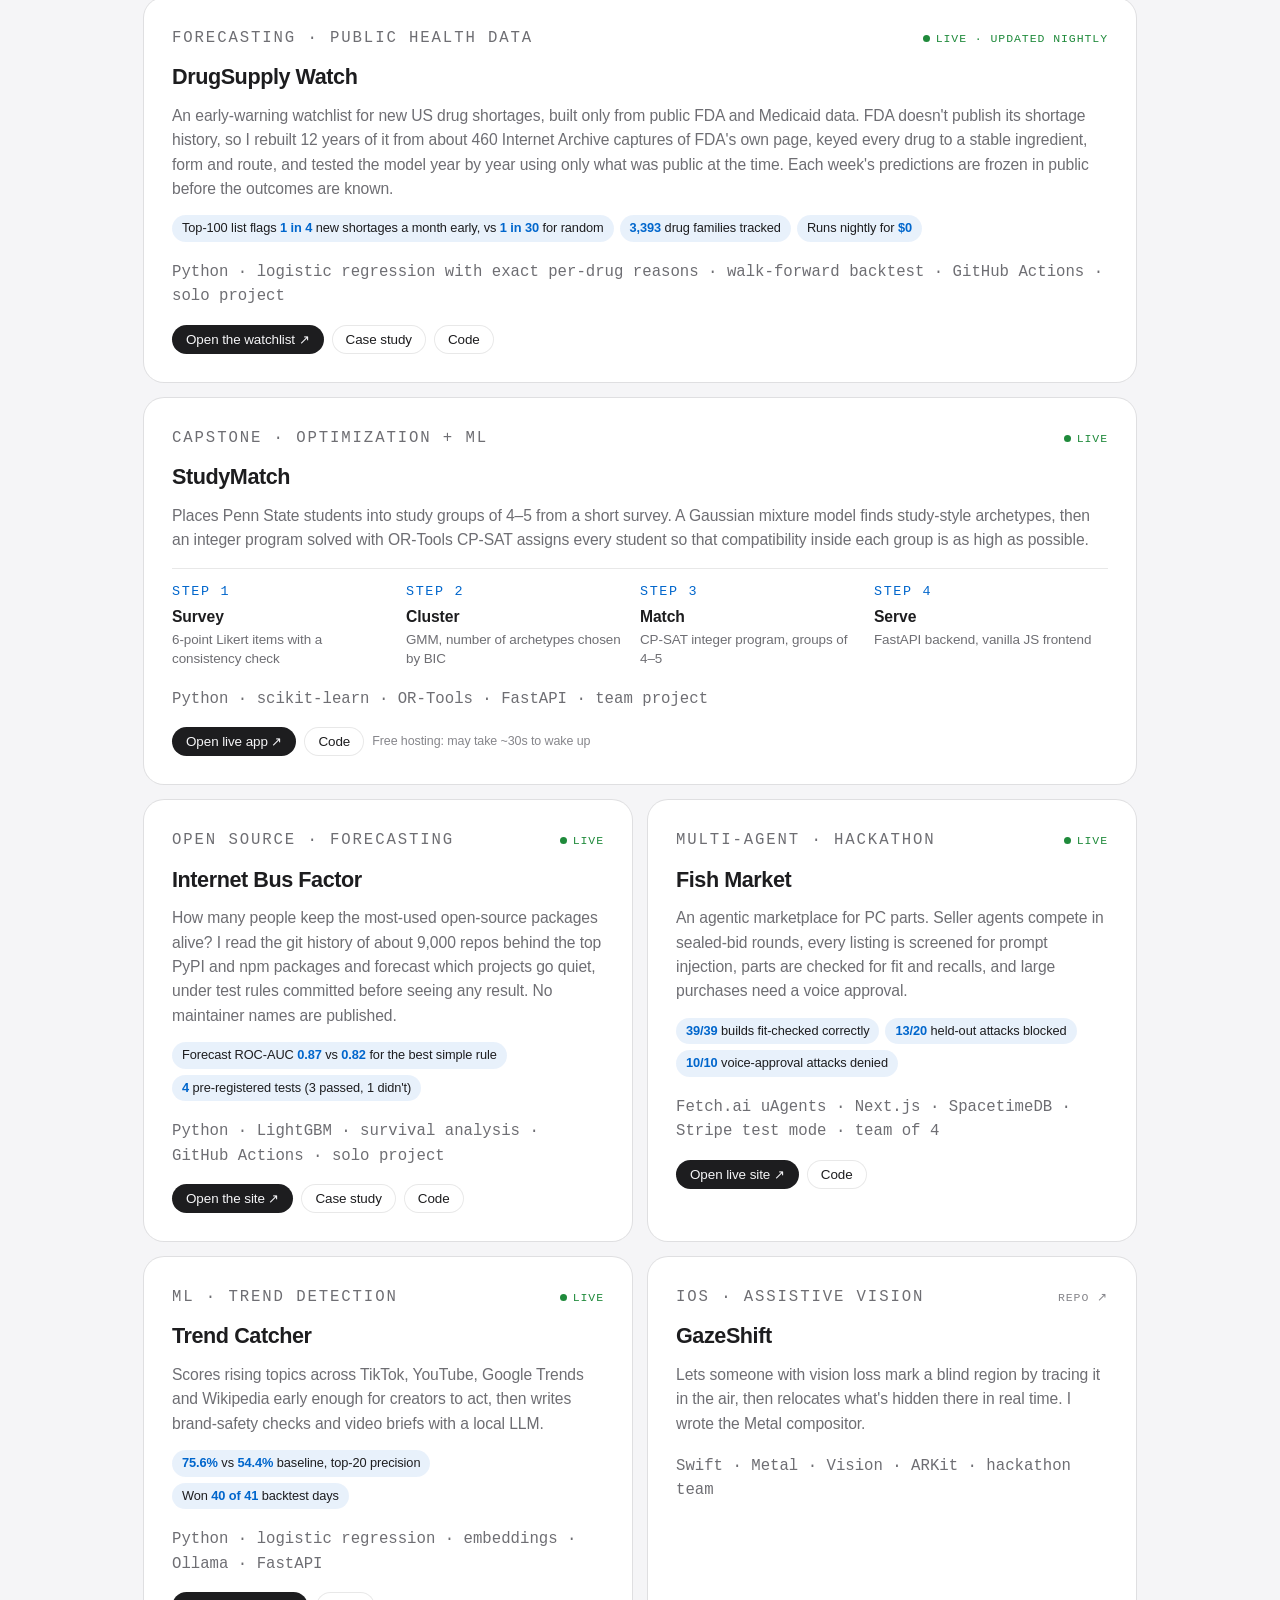
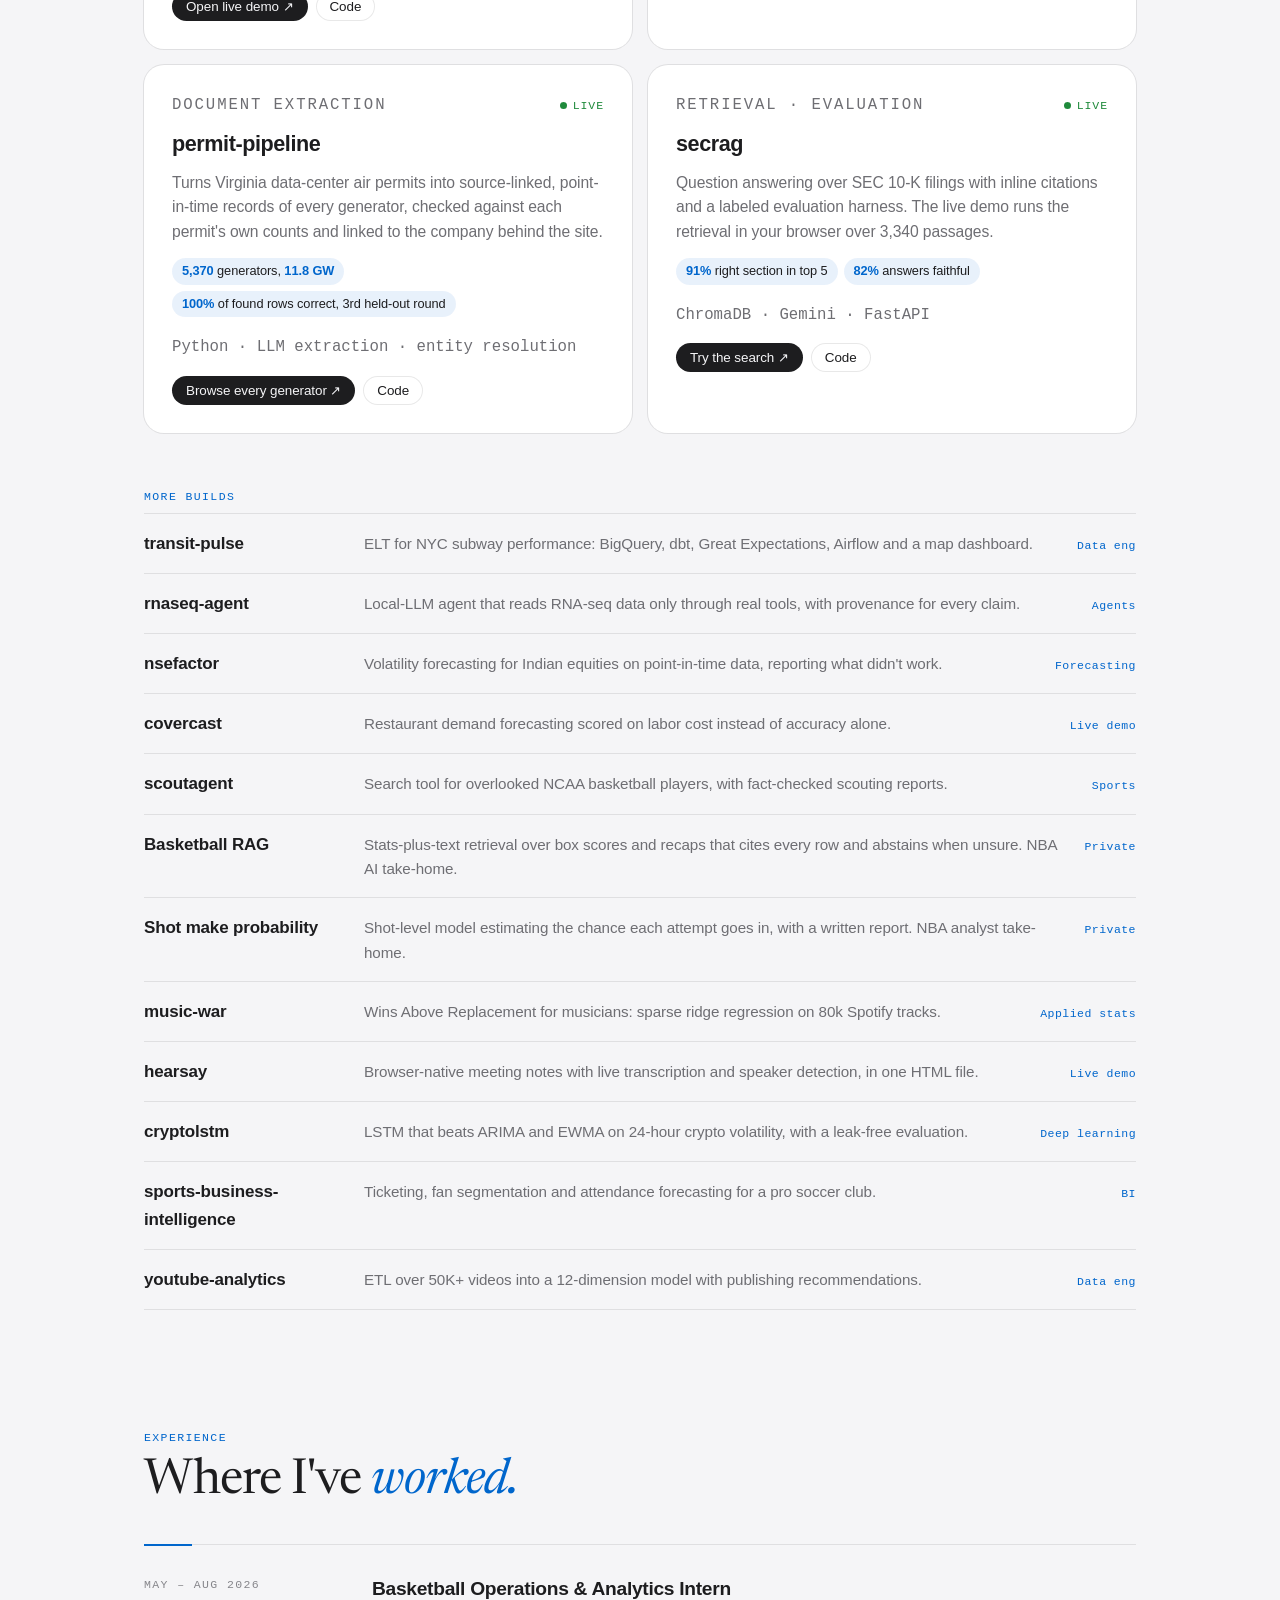
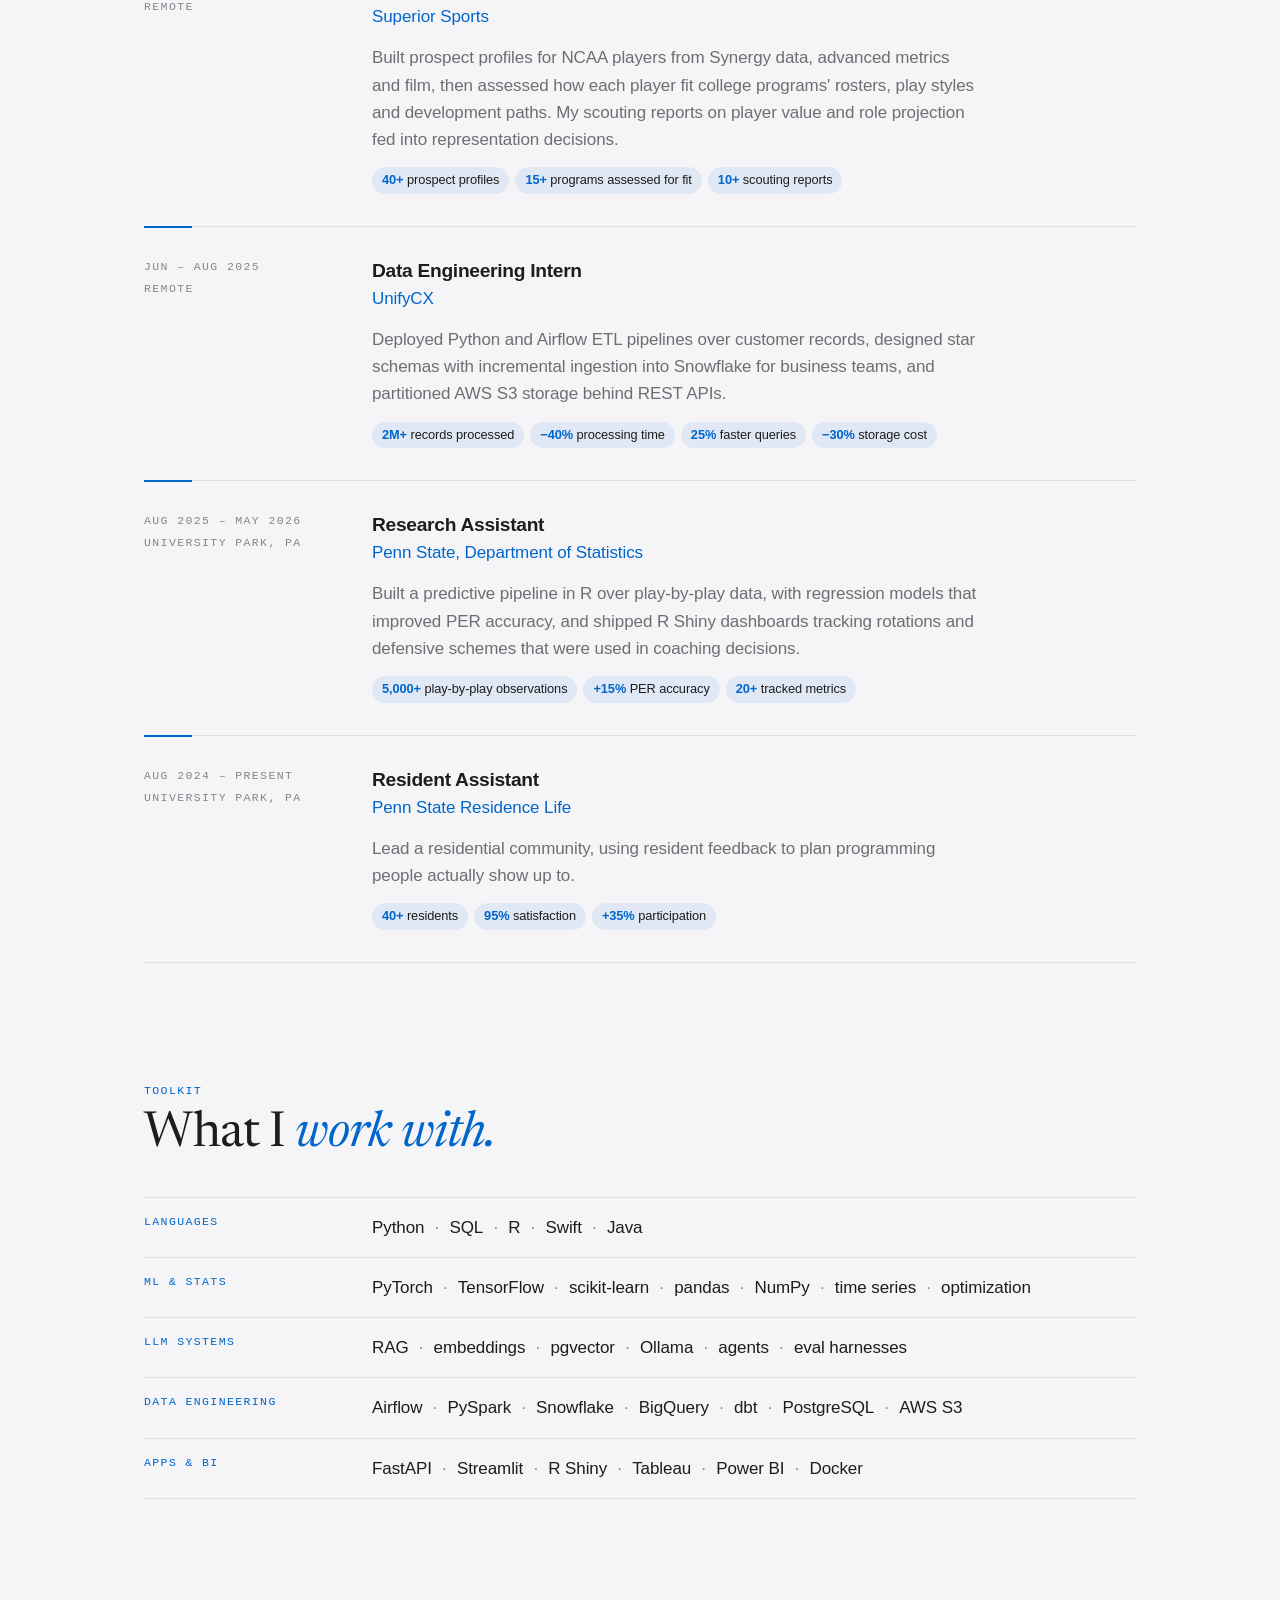
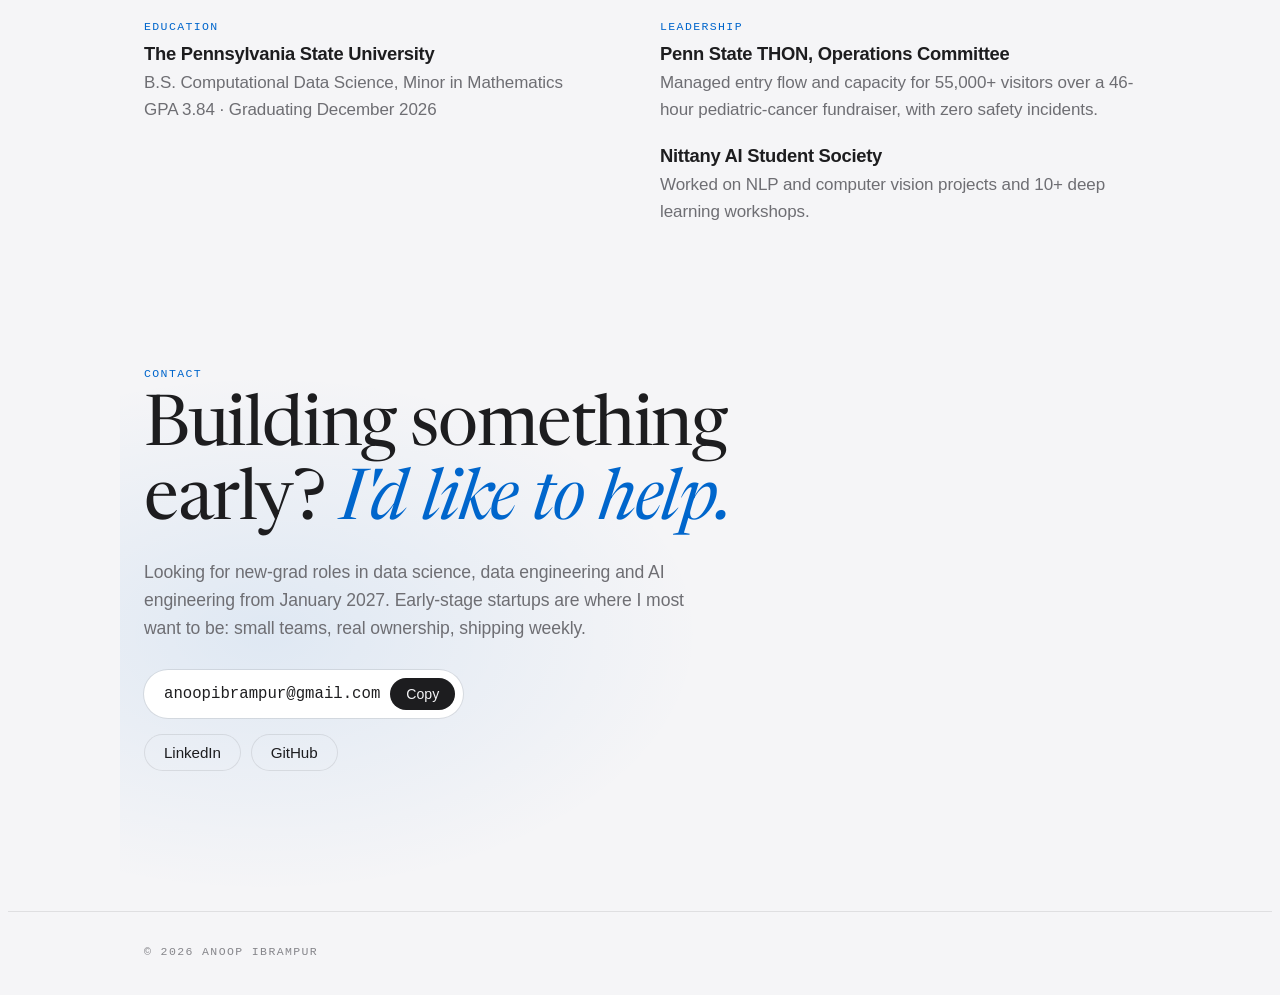
==== commit 684a654e: "Bus Factor badge: just 'Live', matching the other cards Co-Authored-By: Claude Opus 5.5 <noreply@ant" ====
--- a/index.html
+++ b/index.html
@@ -286,7 +286,7 @@
       </article>
 
       <article class="proj">
-        <div class="proj-top"><p class="kicker">Open source · Forecasting</p><span class="go live"><span class="dot" aria-hidden="true"></span>Live · updated weekly</span></div>
+        <div class="proj-top"><p class="kicker">Open source · Forecasting</p><span class="go live"><span class="dot" aria-hidden="true"></span>Live</span></div>
         <h3>Internet Bus Factor</h3>
         <p>How many people keep the most-used open-source packages alive? I read the git history of about 9,000 repos behind the top PyPI and npm packages and forecast which projects go quiet, under test rules committed before seeing any result. No maintainer names are published.</p>
         <div class="pills"><span class="pill">Forecast ROC-AUC <b>0.87</b> vs <b>0.82</b> for the best simple rule</span><span class="pill"><b>4</b> pre-registered tests (3 passed, 1 didn't)</span></div>
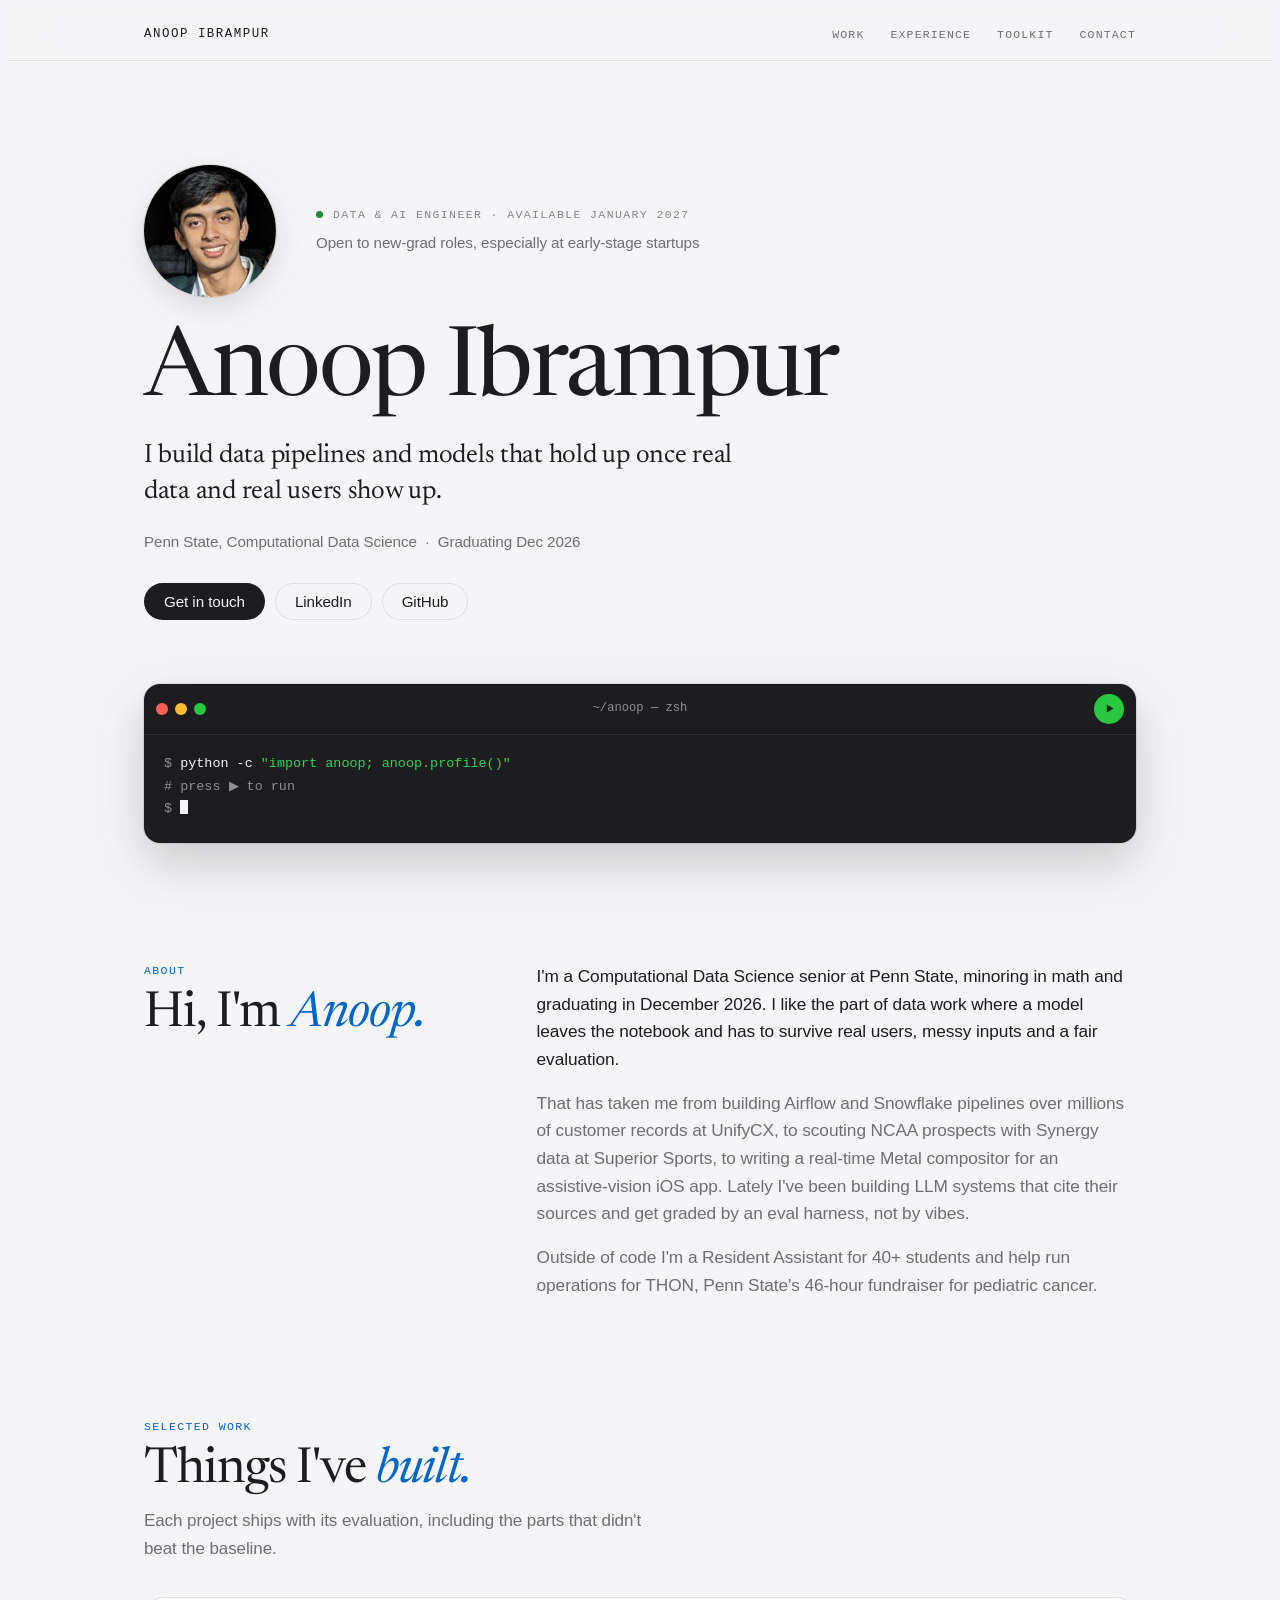
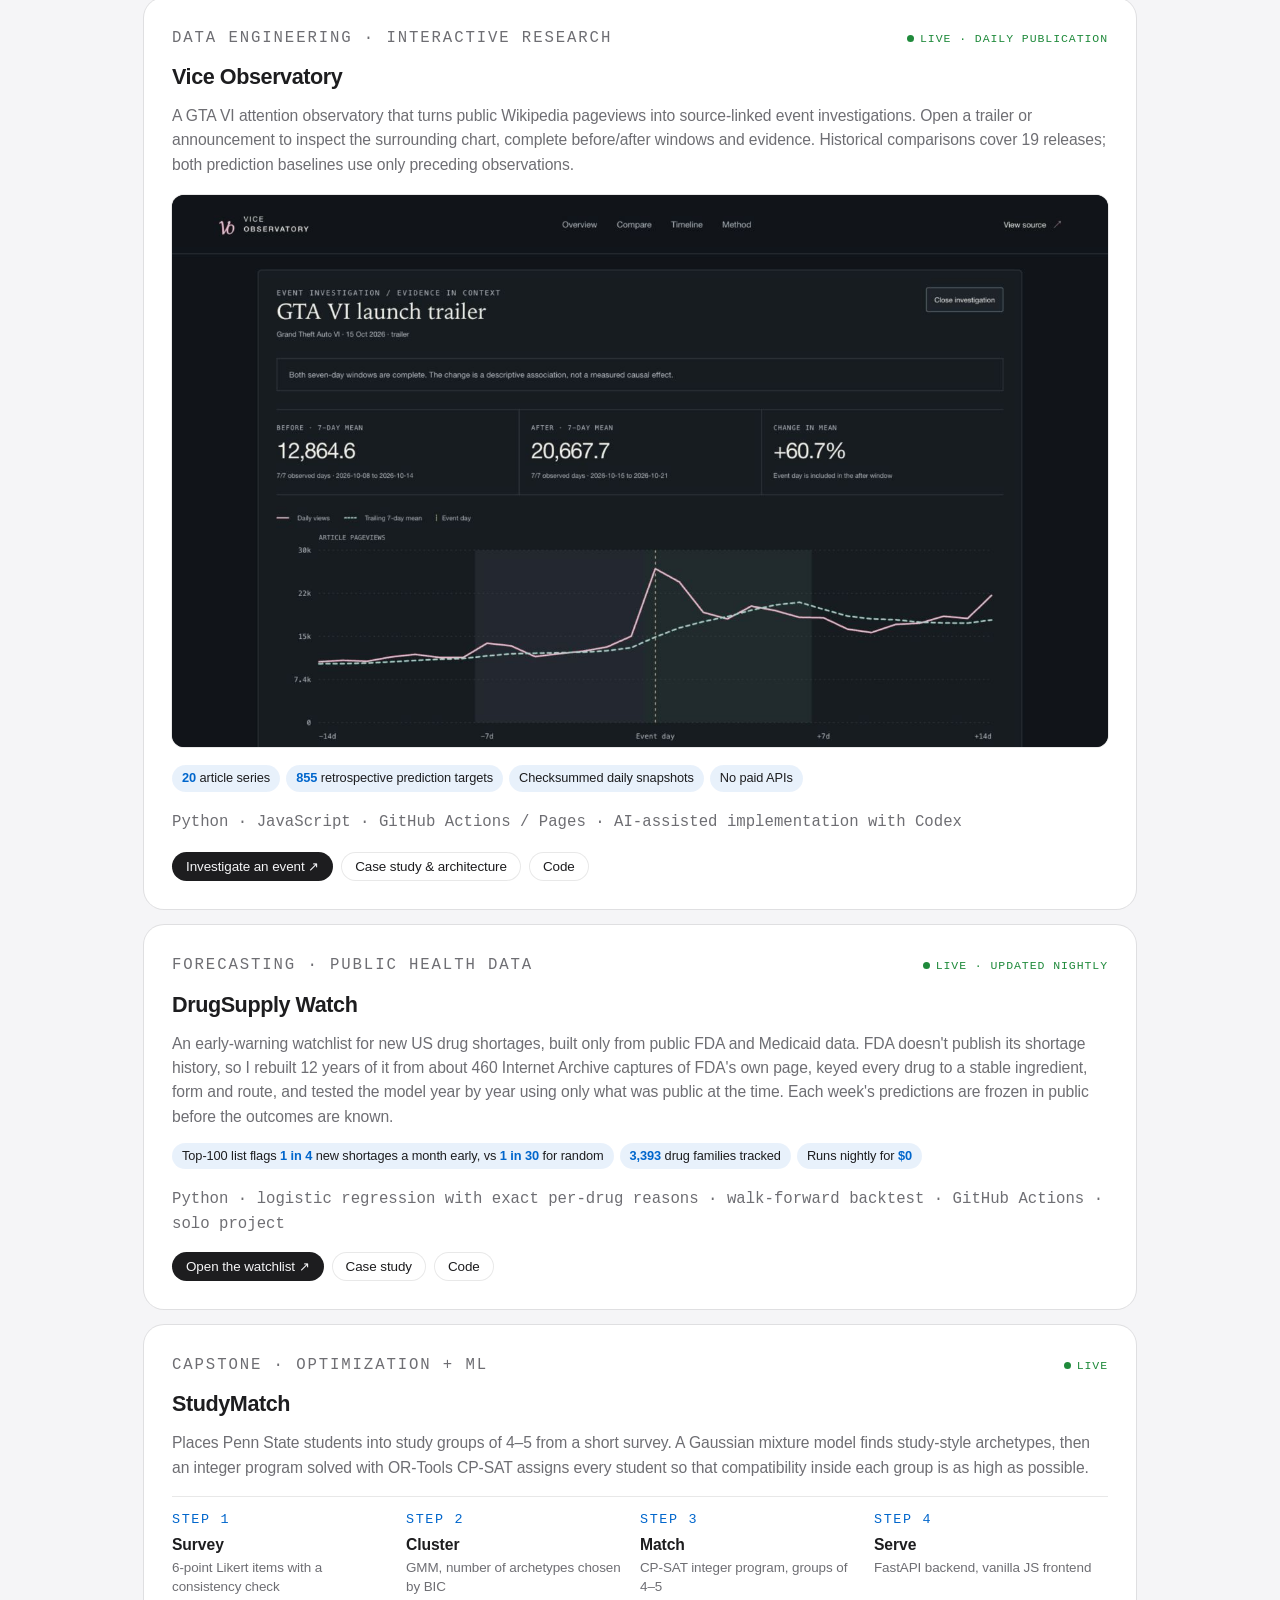
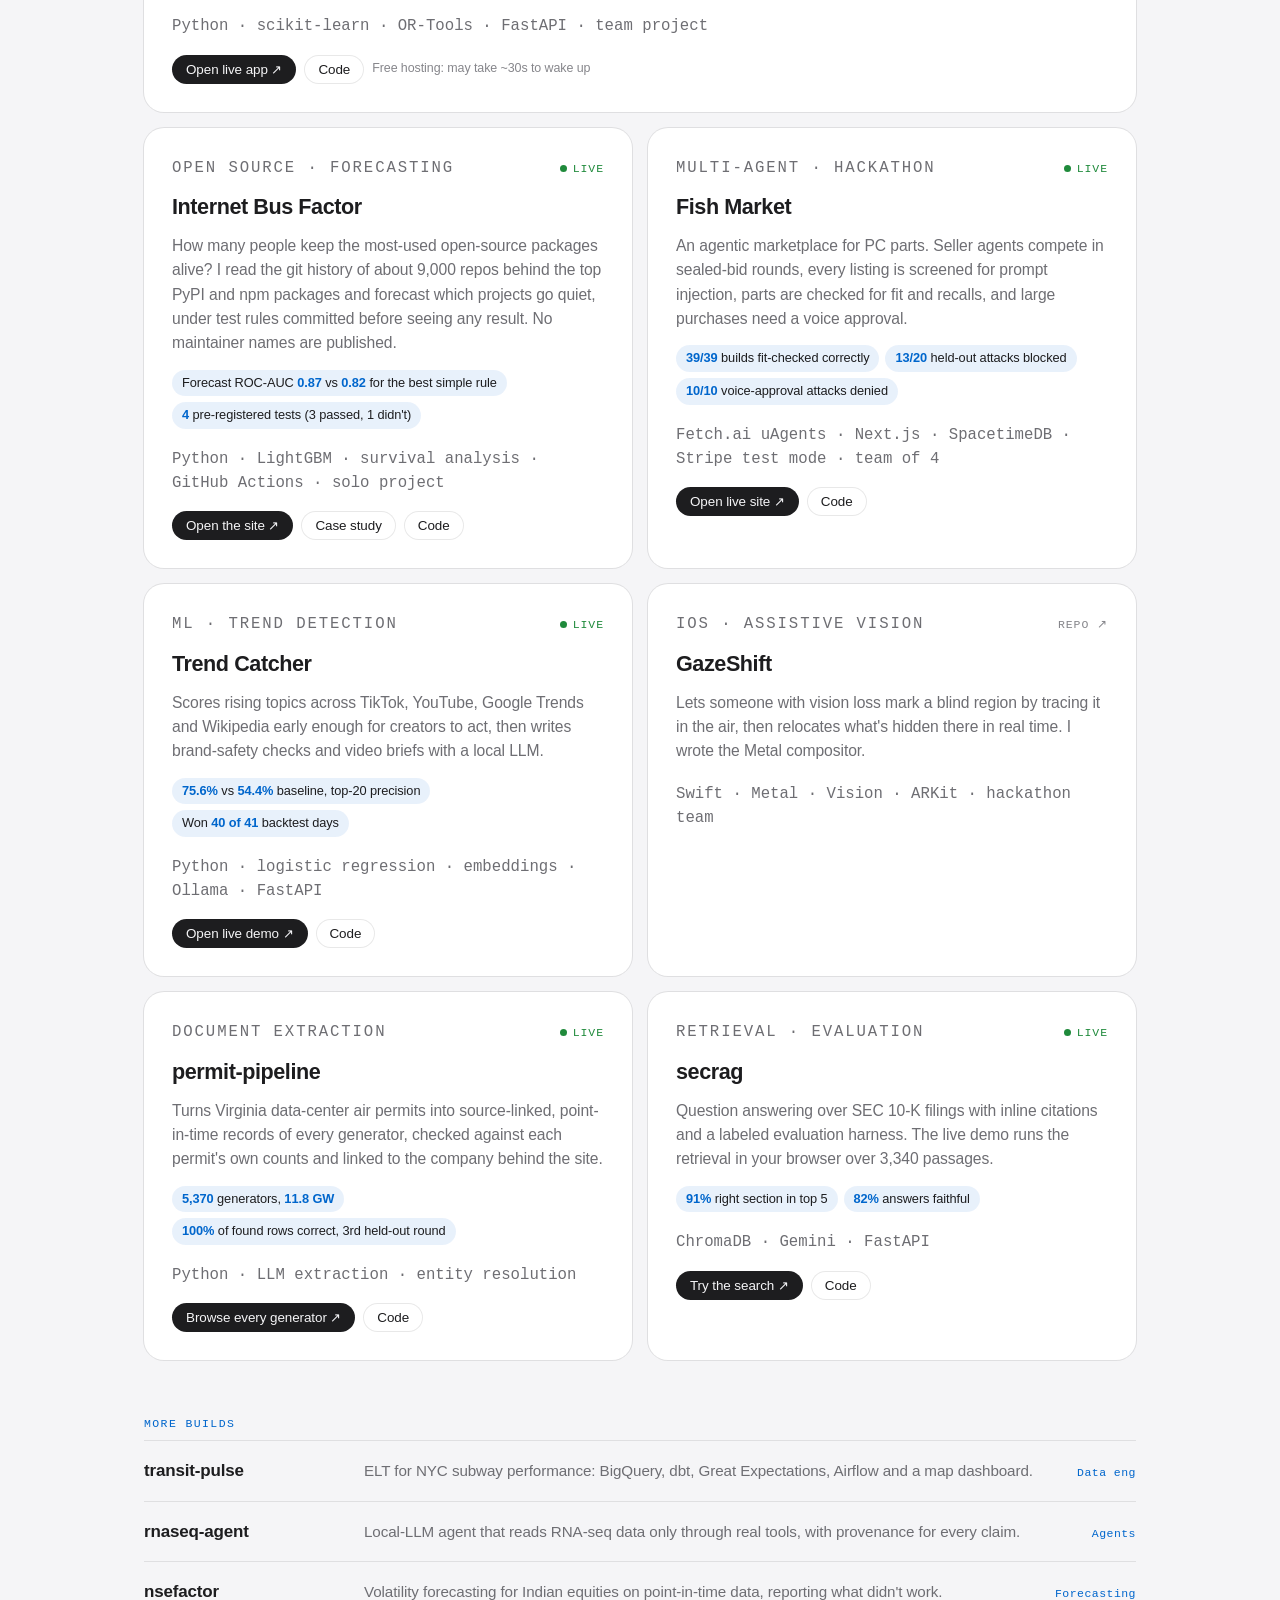
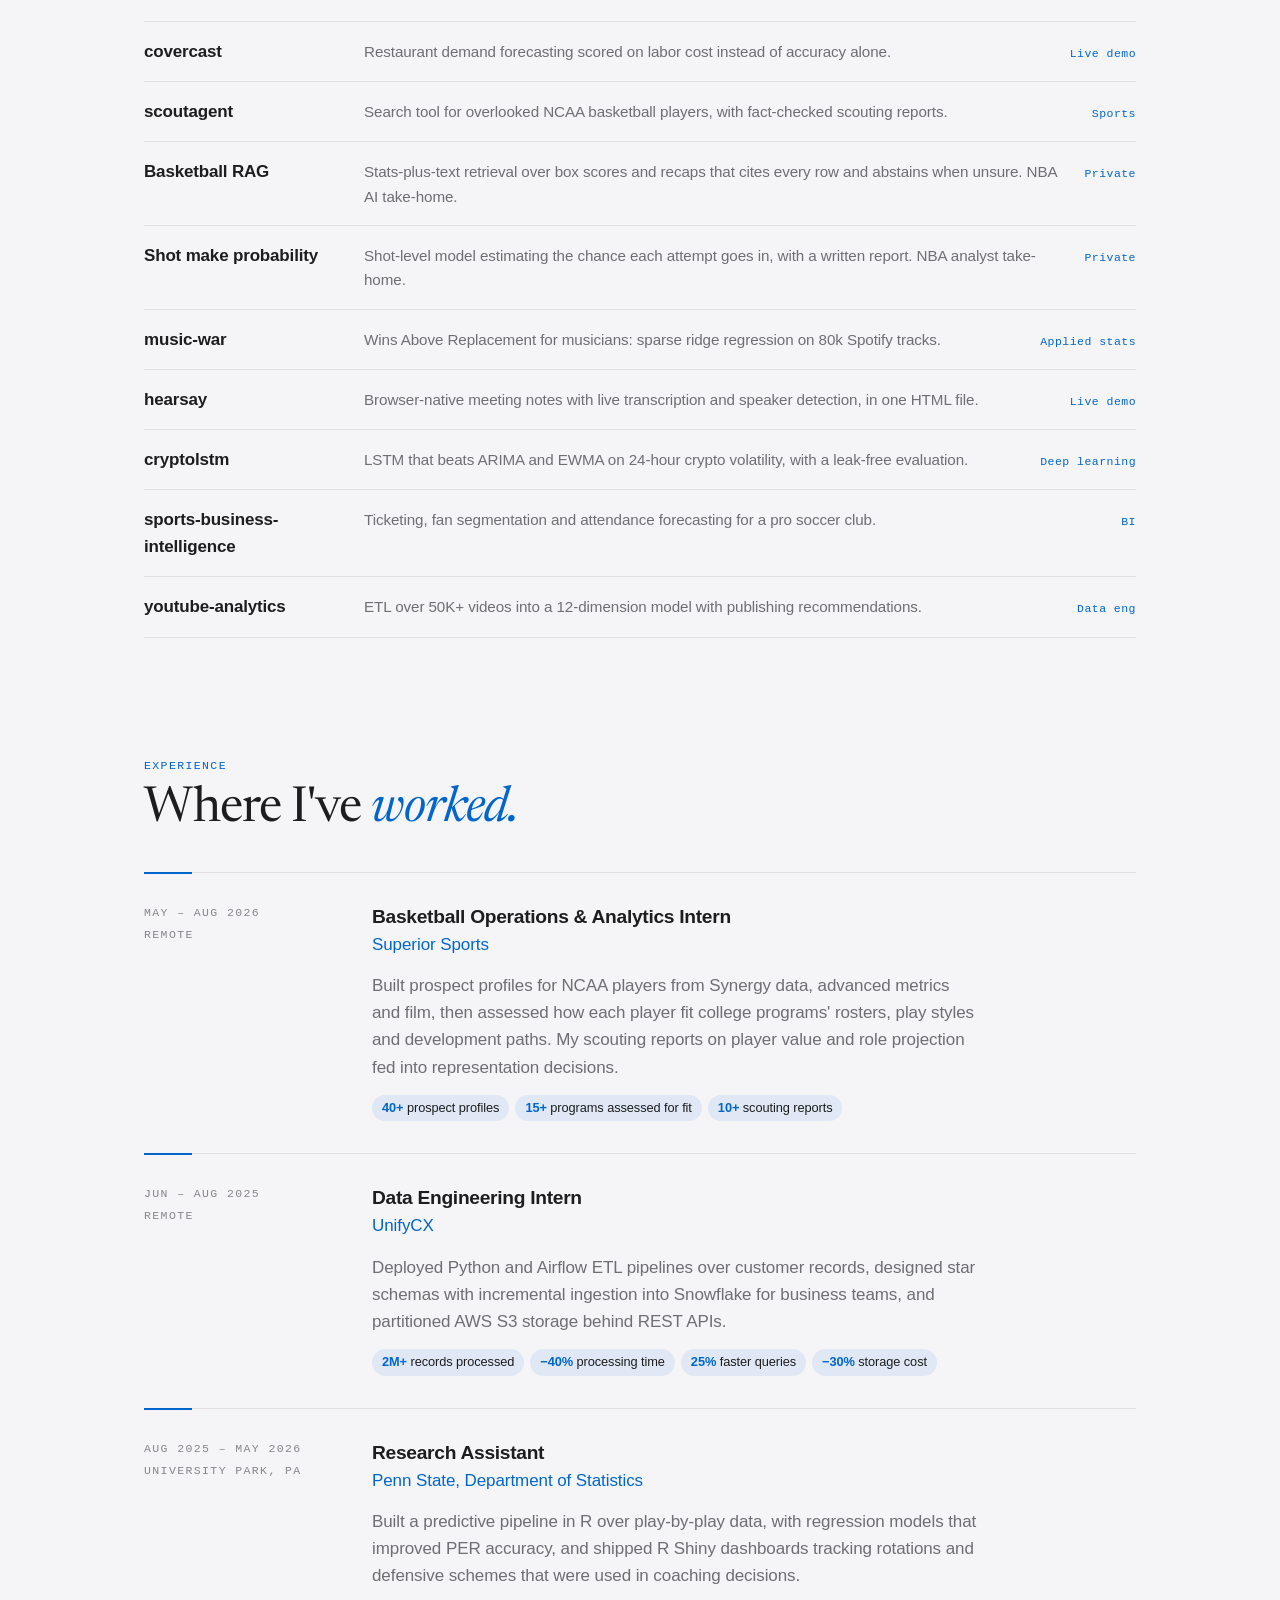
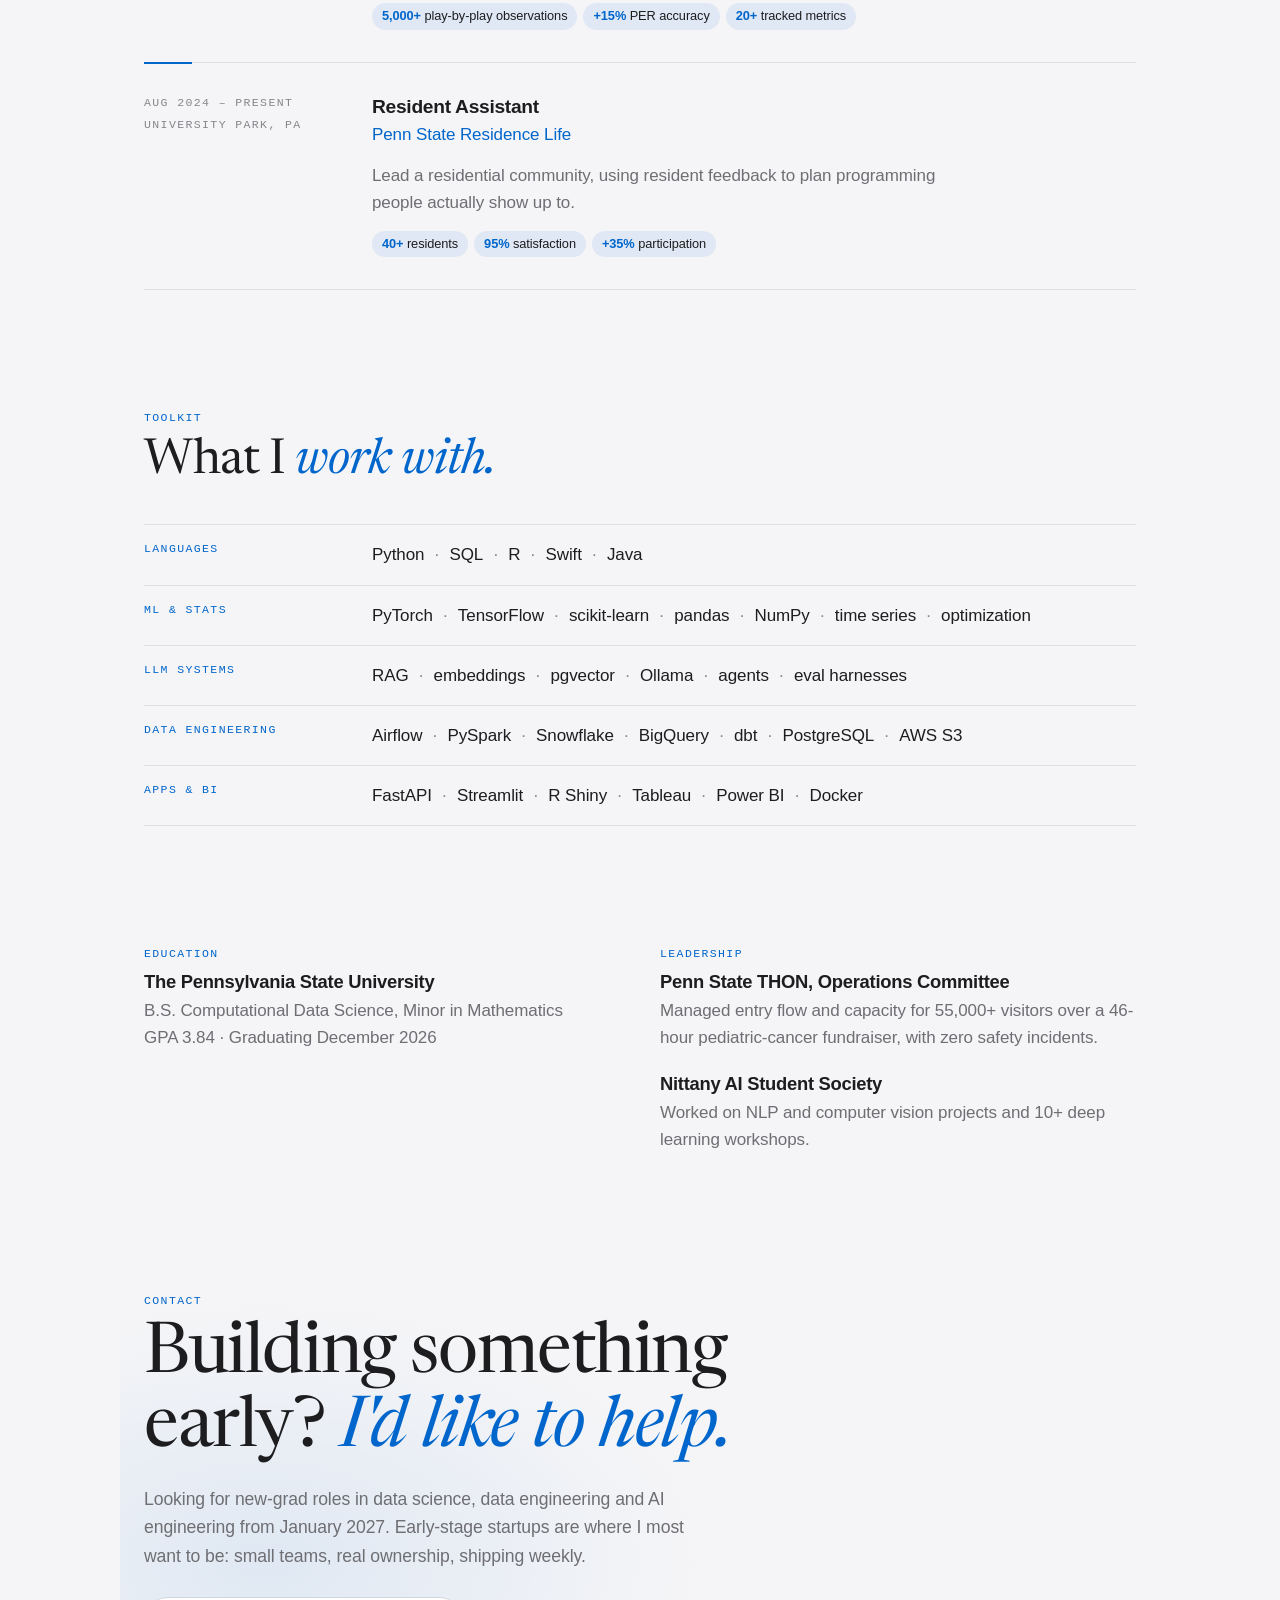
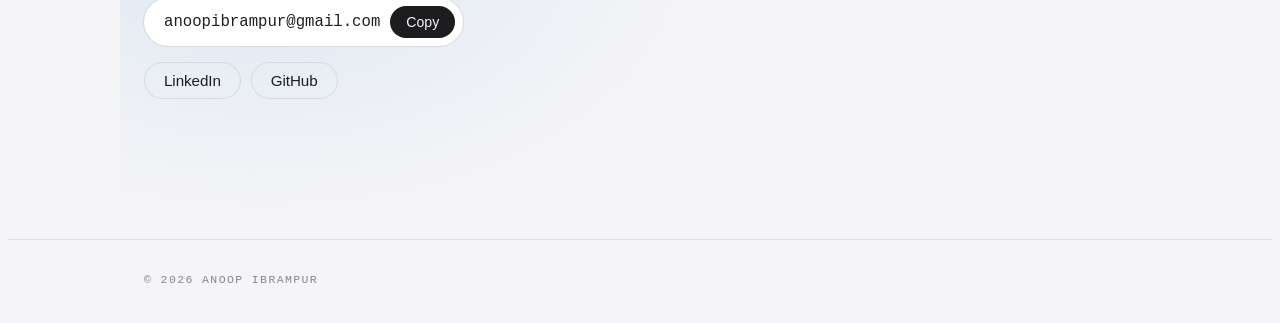
==== commit 7c726b58: "feat: feature Vice Observatory with live investigation and architecture case study" ====
--- a/index.html
+++ b/index.html
@@ -131,6 +131,7 @@
 .btn.sm{padding:7px 14px;font-size:.84rem}
 .links .hint{align-self:center;font-size:.78rem;color:var(--faint)}
 .go.live{display:inline-flex;align-items:center;gap:6px;color:var(--good)}
+.vice-preview{display:block;margin:4px 0;border-radius:12px;overflow:hidden;aspect-ratio:1440/850;background:#101519;box-shadow:0 0 0 1px var(--hair)}.vice-preview img{display:block;width:100%;height:100%;object-fit:cover;object-position:top}.vice-preview:focus-visible{outline-offset:5px}.vice-project .links{margin-top:4px}.vice-project{scroll-margin-top:76px}
 /* More builds list */
 .more{margin-top:56px}
 .more .kicker{margin-bottom:8px}
@@ -262,6 +263,16 @@
     </div>
 
     <div class="grid">
+      <article class="proj wide vice-project" id="vice-observatory">
+        <div class="proj-top"><p class="kicker">Data engineering · Interactive research</p><span class="go live"><span class="dot" aria-hidden="true"></span>Live · daily publication</span></div>
+        <h3>Vice Observatory</h3>
+        <p>A GTA VI attention observatory that turns public Wikipedia pageviews into source-linked event investigations. Open a trailer or announcement to inspect the surrounding chart, complete before/after windows and evidence. Historical comparisons cover 19 releases; both prediction baselines use only preceding observations.</p>
+        <a class="vice-preview" href="https://vice-observatory-anoop.poeticskink11.chatgpt.site/?event=gta-vi-launch-trailer#investigation" target="_blank" rel="noopener" aria-label="Open Vice Observatory’s launch-trailer investigation"><img src="./assets/vice-observatory.jpg" width="1440" height="1000" loading="lazy" alt="Vice Observatory event investigation with daily article pageviews, seven-day before and after means, and source evidence."></a>
+        <div class="pills"><span class="pill"><b>20</b> article series</span><span class="pill"><b>855</b> retrospective prediction targets</span><span class="pill">Checksummed daily snapshots</span><span class="pill">No paid APIs</span></div>
+        <p class="stackline">Python · JavaScript · GitHub Actions / Pages · AI-assisted implementation with Codex</p>
+        <div class="links"><a class="btn primary sm" href="https://vice-observatory-anoop.poeticskink11.chatgpt.site/?event=gta-vi-launch-trailer#investigation" target="_blank" rel="noopener">Investigate an event ↗</a><a class="btn line-btn sm" href="./projects/vice-observatory.html">Case study &amp; architecture</a><a class="btn line-btn sm" href="https://github.com/AnoopIbrampur/vice-observatory" target="_blank" rel="noopener">Code</a></div>
+      </article>
+
       <article class="proj wide">
         <div class="proj-top"><p class="kicker">Forecasting · Public health data</p><span class="go live"><span class="dot" aria-hidden="true"></span>Live · updated nightly</span></div>
         <h3>DrugSupply Watch</h3>
